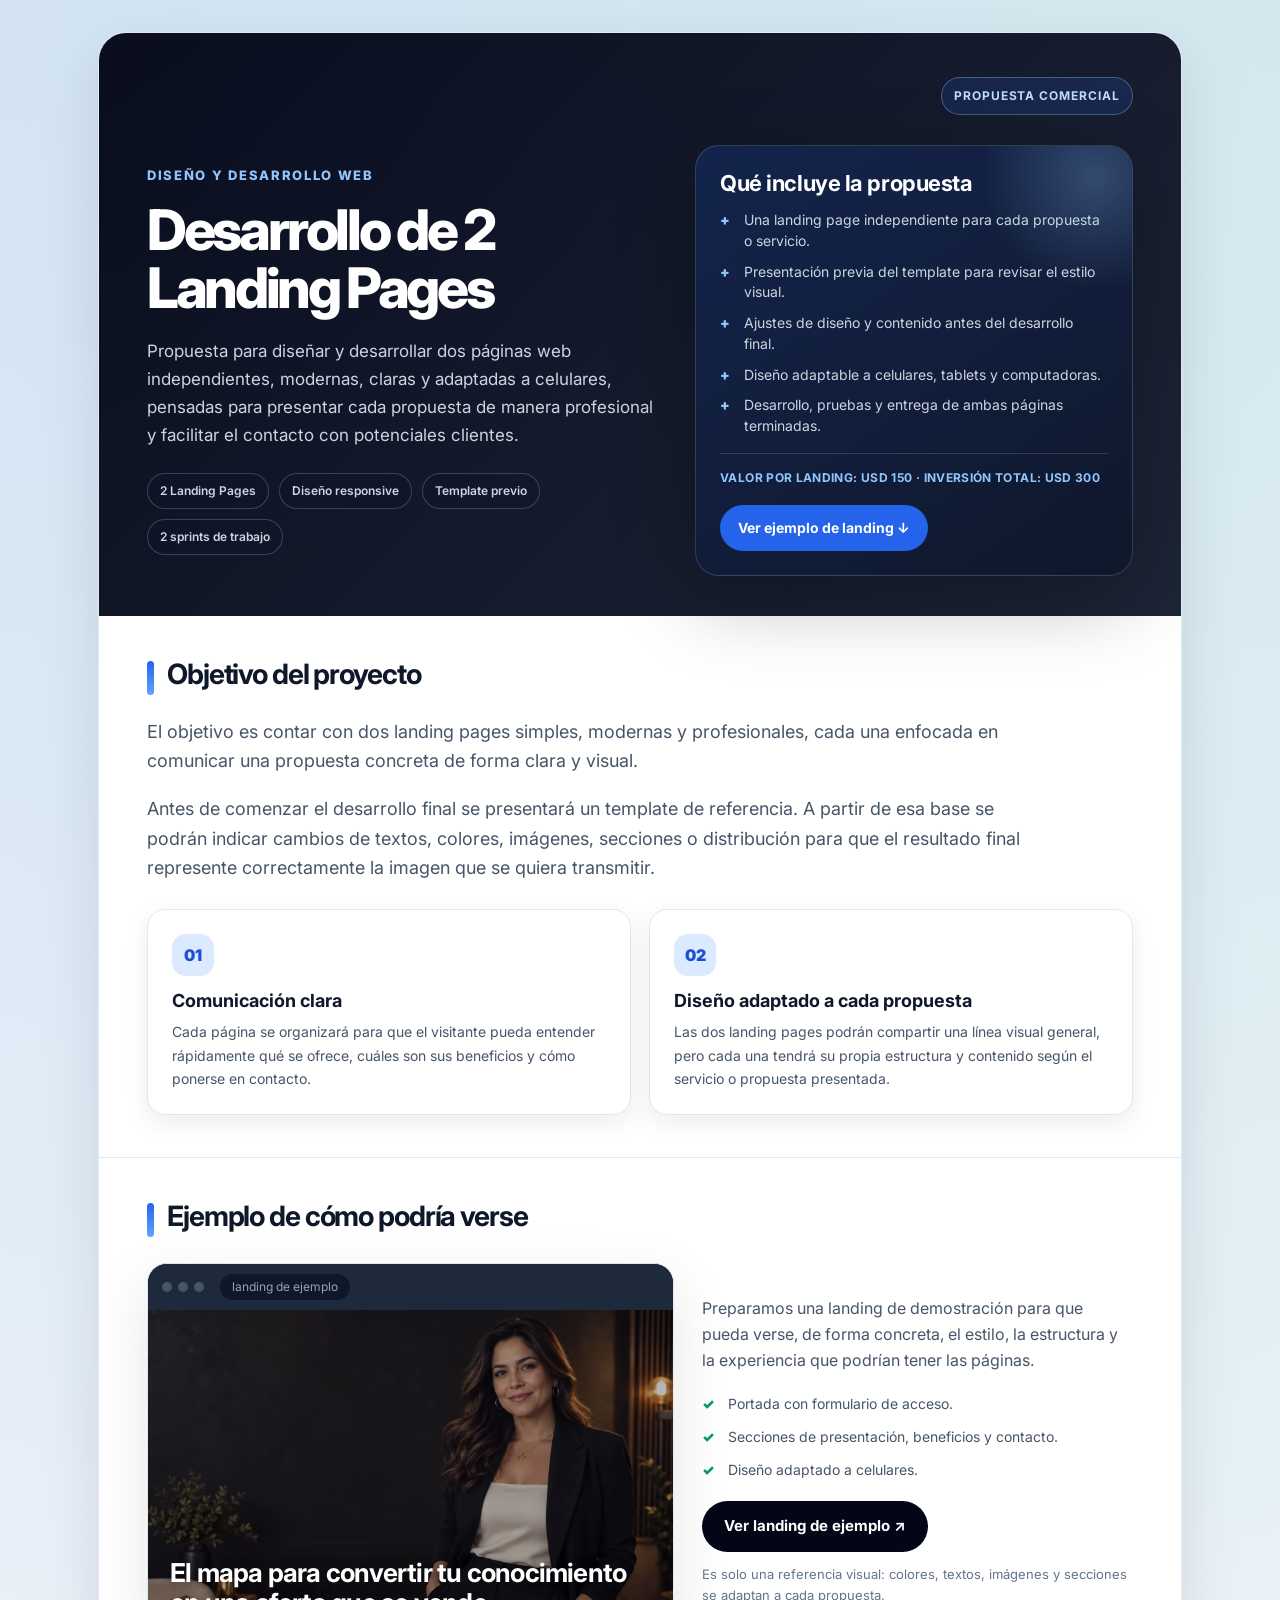
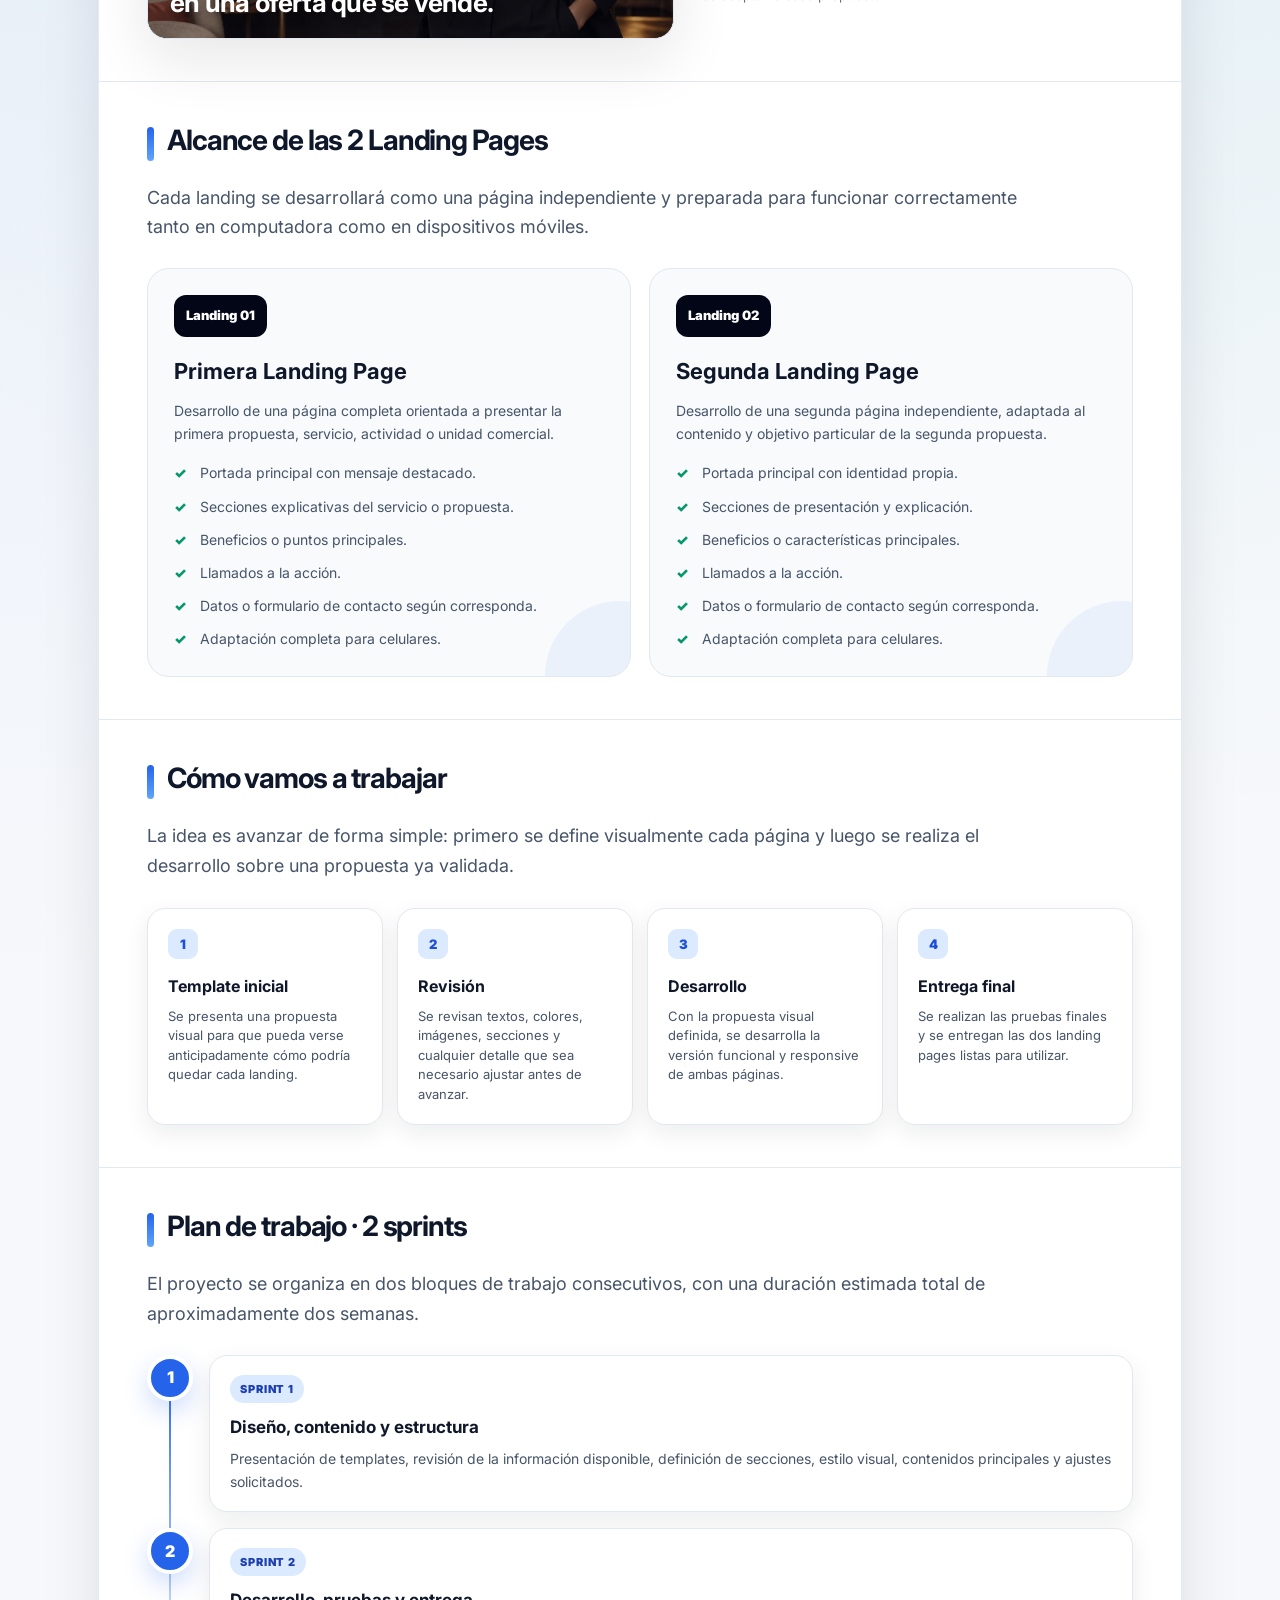
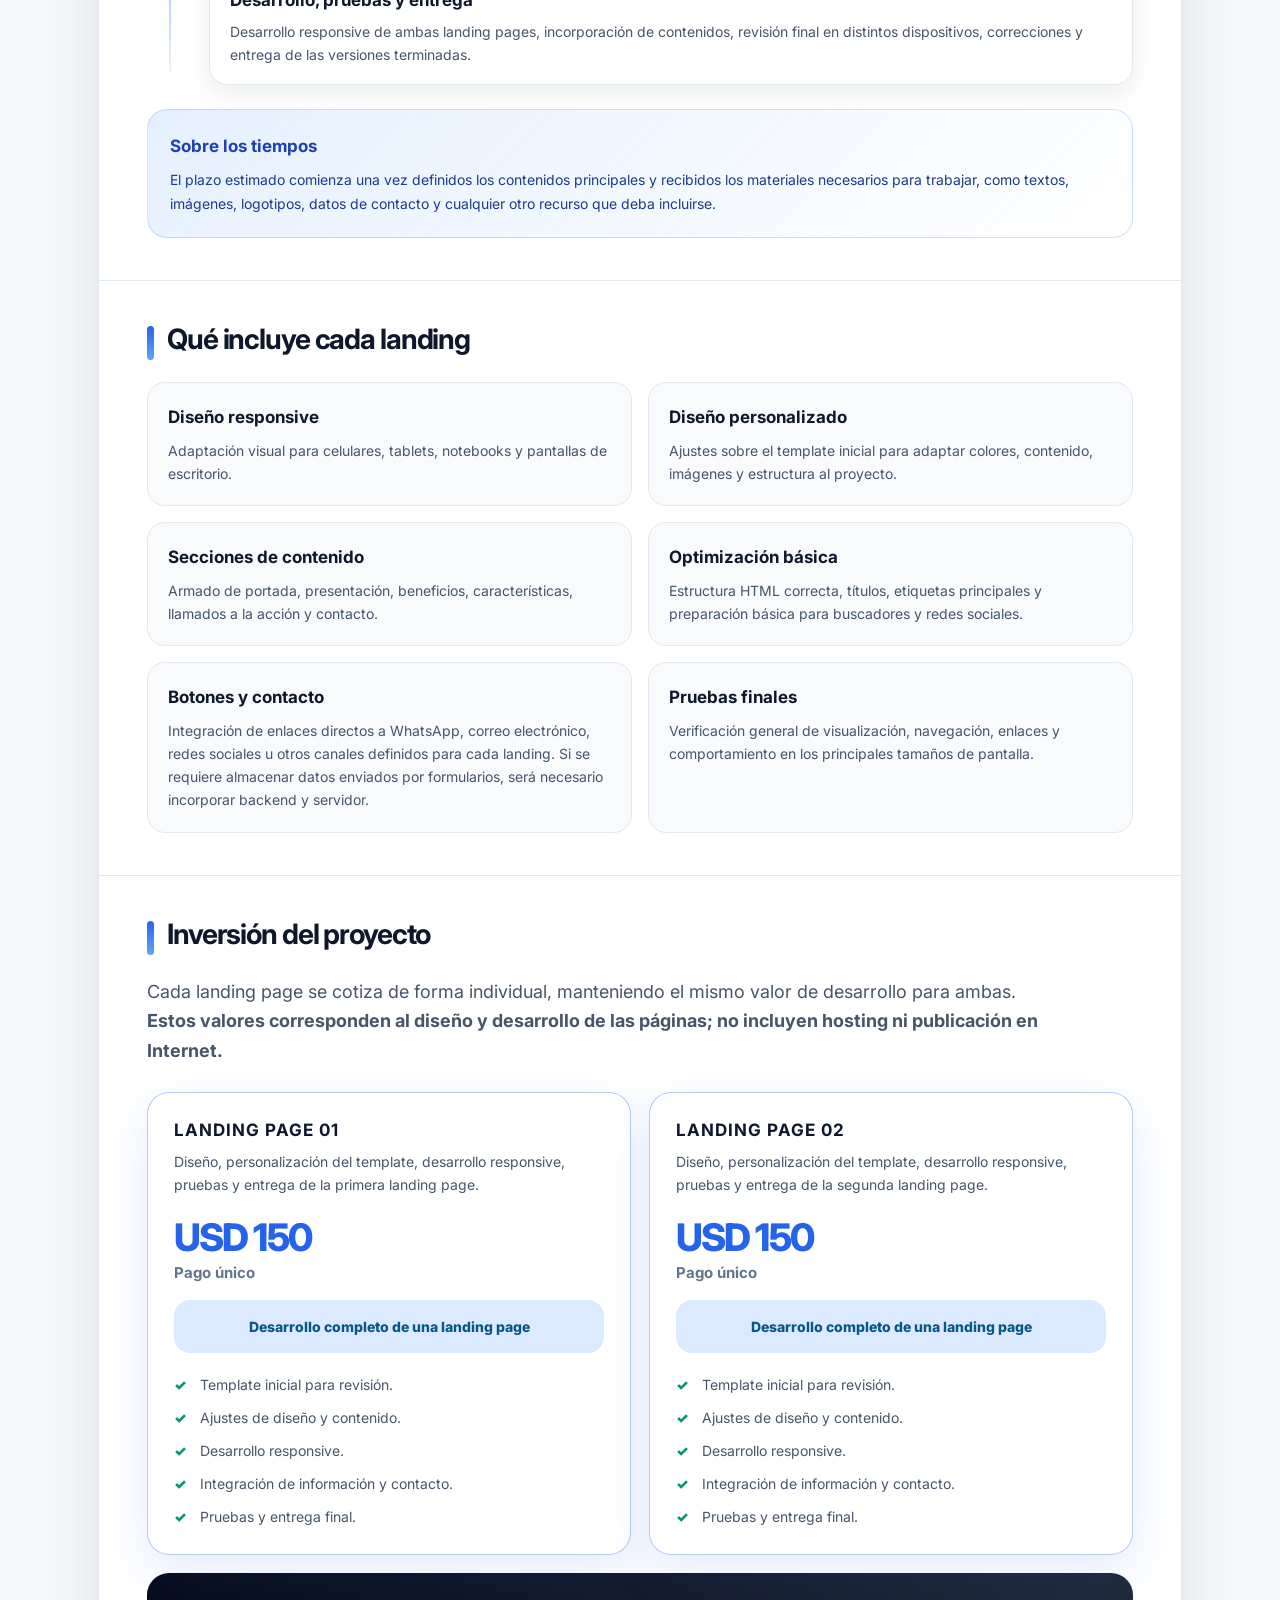
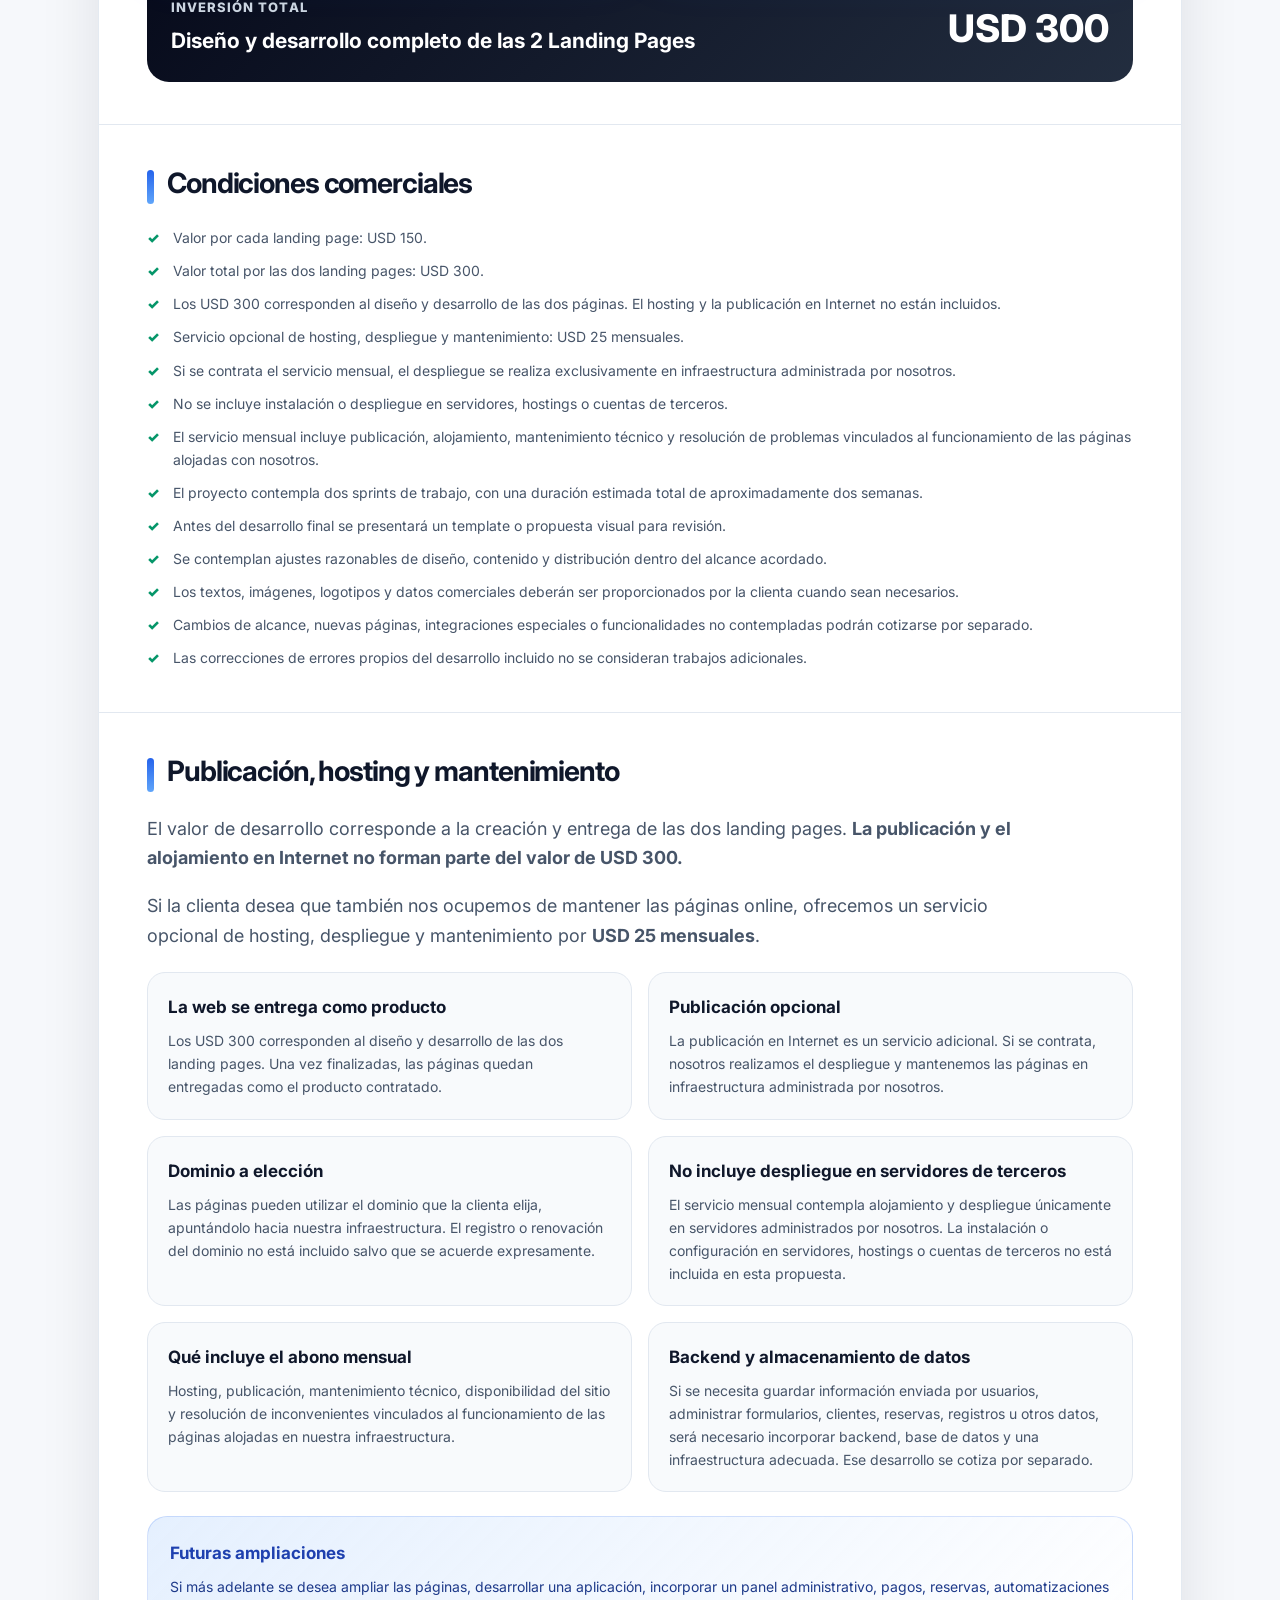
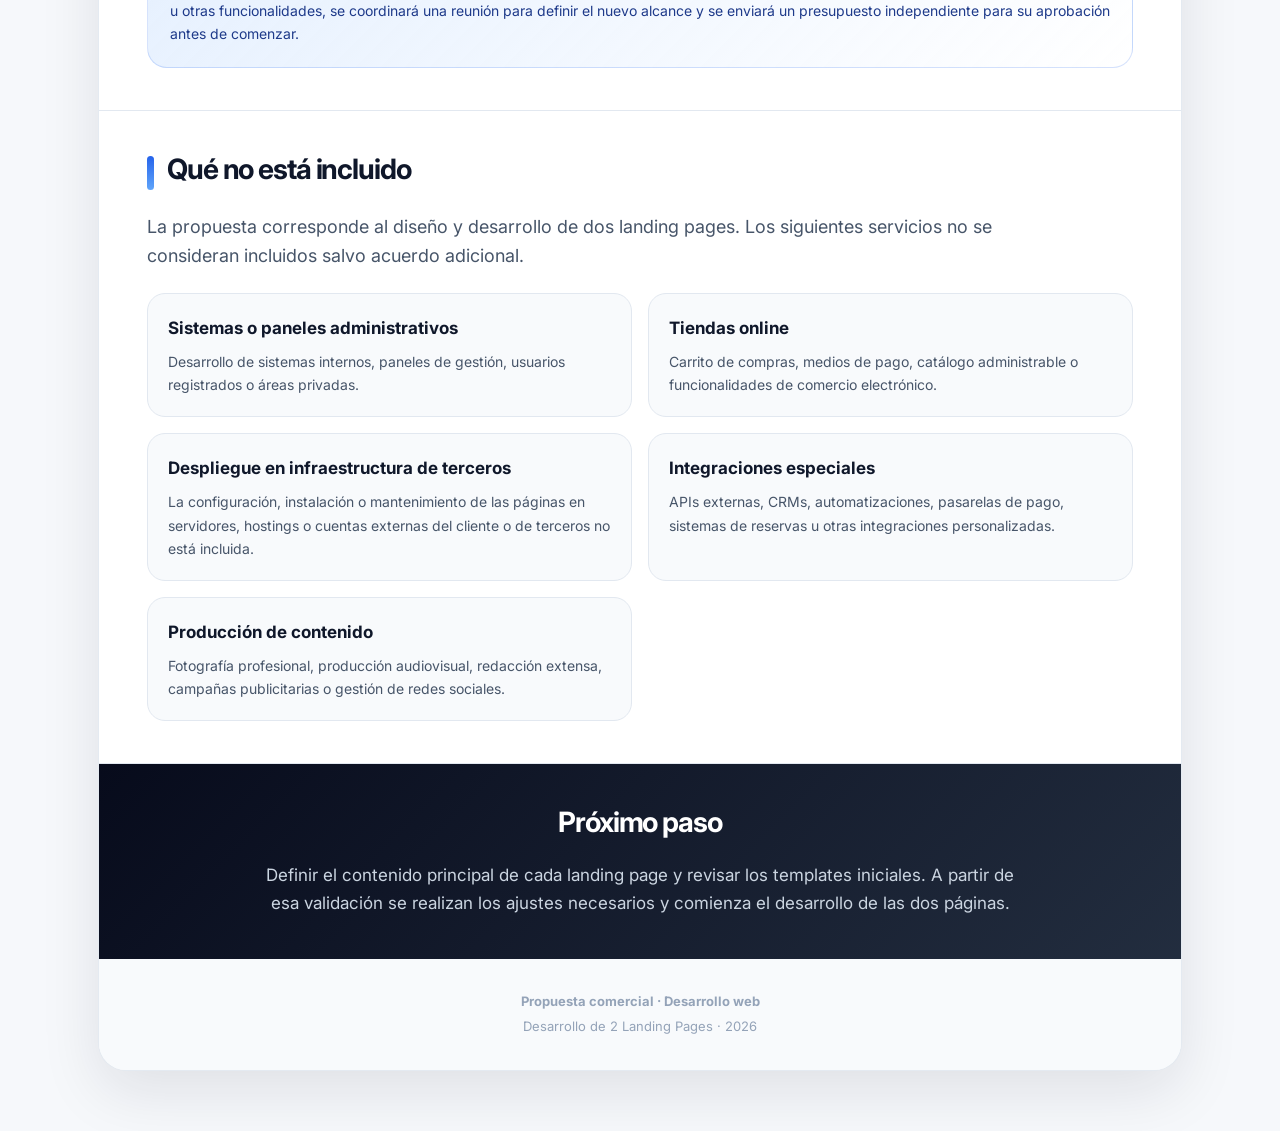
==== index.html @ fa2915c6 "first commit" ====
<!DOCTYPE html>
<html lang="es">
<head>
  <meta charset="UTF-8" />
  <meta name="viewport" content="width=device-width, initial-scale=1.0" />
  <title>Propuesta Comercial — Desarrollo de 2 Landing Pages</title>

  <link rel="preconnect" href="https://fonts.googleapis.com">
  <link rel="preconnect" href="https://fonts.gstatic.com" crossorigin>
  <link href="https://fonts.googleapis.com/css2?family=Inter:wght@400;500;600;700;800&display=swap" rel="stylesheet">

  <style>
    :root {
      --font: 'Inter', system-ui, -apple-system, BlinkMacSystemFont, 'Segoe UI', sans-serif;
      --bg: #f6f8fb;
      --surface: #ffffff;
      --surface-soft: #f8fafc;
      --ink: #0f172a;
      --muted: #475569;
      --subtle: #64748b;
      --line: #e2e8f0;
      --blue: #2563eb;
      --blue-dark: #1d4ed8;
      --blue-soft: #dbeafe;
      --green: #059669;
      --green-soft: #dcfce7;
      --amber: #d97706;
      --amber-soft: #fff7ed;
      --dark: #020617;
      --shadow: 0 20px 60px rgba(15, 23, 42, .10);
      --shadow-soft: 0 8px 24px rgba(15, 23, 42, .08);
      --radius: 18px;
    }

    * { box-sizing: border-box; }

    html { scroll-behavior: smooth; }

    body {
      margin: 0;
      font-family: var(--font);
      background:
        radial-gradient(circle at top left, rgba(37, 99, 235, .12), transparent 34%),
        radial-gradient(circle at top right, rgba(16, 185, 129, .10), transparent 32%),
        var(--bg);
      color: var(--ink);
      line-height: 1.65;
    }

    .page {
      max-width: 1120px;
      margin: 0 auto;
      padding: 32px 18px 60px;
    }

    .paper {
      background: var(--surface);
      border: 1px solid rgba(226, 232, 240, .9);
      box-shadow: var(--shadow);
      border-radius: 28px;
      overflow: hidden;
    }

    header.hero {
      position: relative;
      padding: 44px 48px 40px;
      background:
        linear-gradient(135deg, rgba(2, 6, 23, .97), rgba(15, 23, 42, .94)),
        radial-gradient(circle at 20% 20%, rgba(37, 99, 235, .28), transparent 40%);
      color: #fff;
    }

    .hero-top {
      display: flex;
      justify-content: flex-end;
      align-items: center;
      gap: 20px;
      margin-bottom: 30px;
    }

    .proposal-badge {
      display: inline-flex;
      align-items: center;
      gap: 8px;
      padding: 8px 12px;
      background: rgba(37, 99, 235, .16);
      border: 1px solid rgba(147, 197, 253, .35);
      color: #bfdbfe;
      border-radius: 999px;
      font-size: 12px;
      font-weight: 700;
      letter-spacing: .08em;
      text-transform: uppercase;
      white-space: nowrap;
    }

    .hero-grid {
      display: grid;
      grid-template-columns: 1.08fr .92fr;
      gap: 34px;
      align-items: stretch;
    }

    .hero-copy {
      display: flex;
      flex-direction: column;
      justify-content: center;
    }

    .eyebrow {
      display: inline-block;
      color: #93c5fd;
      font-size: 13px;
      font-weight: 800;
      letter-spacing: .13em;
      text-transform: uppercase;
      margin-bottom: 14px;
    }

    h1 {
      margin: 0;
      font-size: clamp(34px, 5vw, 56px);
      line-height: 1.04;
      letter-spacing: -0.06em;
      font-weight: 800;
    }

    .hero-copy p {
      color: #cbd5e1;
      margin: 20px 0 0;
      font-size: 17px;
      max-width: 660px;
    }

    .hero-tags {
      display: flex;
      flex-wrap: wrap;
      gap: 10px;
      margin-top: 24px;
    }

    .hero-tag {
      display: inline-flex;
      align-items: center;
      border-radius: 999px;
      border: 1px solid rgba(148, 163, 184, .32);
      background: rgba(15, 23, 42, .38);
      color: #cbd5e1;
      font-size: 12px;
      font-weight: 600;
      padding: 7px 12px;
    }

    .hero-panel {
      position: relative;
      background:
        linear-gradient(145deg, rgba(37, 99, 235, .18), rgba(15, 23, 42, .80)),
        rgba(15, 23, 42, .82);
      border: 1px solid rgba(148, 163, 184, .26);
      border-radius: 24px;
      padding: 24px;
      box-shadow: 0 24px 80px rgba(0,0,0,.28);
      overflow: hidden;
    }

    .hero-panel::after {
      content: '';
      position: absolute;
      width: 230px;
      height: 230px;
      right: -78px;
      top: -84px;
      border-radius: 50%;
      background: radial-gradient(circle, rgba(147, 197, 253, .26), transparent 70%);
      pointer-events: none;
    }

    .hero-panel h3 {
      margin: 0 0 14px;
      font-size: 22px;
      line-height: 1.2;
      letter-spacing: -.02em;
      color: #fff;
    }

    .hero-list {
      margin: 0;
      padding: 0;
      list-style: none;
      display: grid;
      gap: 10px;
    }

    .hero-list li {
      position: relative;
      padding-left: 24px;
      color: #cbd5e1;
      font-size: 14px;
      line-height: 1.48;
    }

    .hero-list li::before {
      content: '+';
      position: absolute;
      left: 0;
      top: 0;
      color: #93c5fd;
      font-weight: 900;
    }

    .hero-note {
      margin: 16px 0 0;
      padding-top: 14px;
      border-top: 1px solid rgba(148, 163, 184, .26);
      color: #93c5fd;
      font-size: 12px;
      letter-spacing: .03em;
      text-transform: uppercase;
      font-weight: 700;
    }

    .hero-cta {
      display: inline-flex;
      align-items: center;
      gap: 8px;
      margin-top: 18px;
      padding: 11px 18px;
      border-radius: 999px;
      background: var(--blue);
      color: #fff;
      font-size: 14px;
      font-weight: 700;
      text-decoration: none;
      position: relative;
      z-index: 1;
      transition: background .2s ease;
    }

    .hero-cta:hover { background: var(--blue-dark); }

    .demo {
      display: grid;
      grid-template-columns: 1.1fr .9fr;
      gap: 28px;
      align-items: center;
      margin-top: 26px;
    }

    .demo-preview {
      display: block;
      border-radius: 20px;
      overflow: hidden;
      border: 1px solid var(--line);
      box-shadow: var(--shadow);
      background: var(--dark);
      text-decoration: none;
      transition: transform .25s ease, box-shadow .25s ease;
    }

    .demo-preview:hover {
      transform: translateY(-3px);
      box-shadow: 0 26px 70px rgba(15, 23, 42, .18);
    }

    .demo-bar {
      display: flex;
      align-items: center;
      gap: 6px;
      padding: 10px 14px;
      background: #1e293b;
    }

    .demo-bar i {
      width: 10px;
      height: 10px;
      border-radius: 50%;
      background: #475569;
    }

    .demo-bar span {
      margin-left: 10px;
      padding: 3px 12px;
      border-radius: 999px;
      background: #0f172a;
      color: #94a3b8;
      font-size: 12px;
    }

    .demo-screen {
      position: relative;
      aspect-ratio: 16 / 10;
    }

    .demo-screen img {
      width: 100%;
      height: 100%;
      object-fit: cover;
      display: block;
      opacity: .72;
    }

    .demo-screen strong {
      position: absolute;
      left: 22px;
      right: 22px;
      bottom: 20px;
      color: #fff;
      font-size: clamp(18px, 2.4vw, 26px);
      line-height: 1.15;
      letter-spacing: -.03em;
      text-shadow: 0 2px 14px rgba(0,0,0,.5);
    }

    .demo-copy .lead { font-size: 16px; }

    .demo-button {
      display: inline-flex;
      align-items: center;
      gap: 8px;
      margin-top: 20px;
      padding: 13px 22px;
      border-radius: 999px;
      background: var(--dark);
      color: #fff;
      font-weight: 700;
      font-size: 15px;
      text-decoration: none;
      transition: background .2s ease;
    }

    .demo-button:hover { background: var(--blue); }

    .demo-note {
      margin: 12px 0 0;
      color: var(--subtle);
      font-size: 13px;
    }

    section {
      padding: 42px 48px;
      border-bottom: 1px solid var(--line);
    }

    section:last-child { border-bottom: 0; }

    .section-title {
      display: flex;
      gap: 13px;
      align-items: flex-start;
      margin-bottom: 22px;
    }

    .section-title::before {
      content: '';
      width: 7px;
      height: 34px;
      background: linear-gradient(180deg, var(--blue), #60a5fa);
      border-radius: 999px;
      flex: 0 0 auto;
      margin-top: 3px;
    }

    h2 {
      margin: 0;
      font-size: 28px;
      line-height: 1.18;
      letter-spacing: -0.04em;
      color: var(--ink);
    }

    .lead {
      font-size: 18px;
      color: var(--muted);
      max-width: 900px;
      margin: 0 0 18px;
    }

    .cards {
      display: grid;
      grid-template-columns: repeat(2, 1fr);
      gap: 18px;
      margin-top: 26px;
    }

    .card {
      background: var(--surface);
      border: 1px solid var(--line);
      border-radius: var(--radius);
      padding: 24px;
      box-shadow: var(--shadow-soft);
    }

    .icon {
      width: 42px;
      height: 42px;
      border-radius: 14px;
      background: var(--blue-soft);
      color: var(--blue-dark);
      display: grid;
      place-items: center;
      font-weight: 900;
      margin-bottom: 14px;
    }

    .card h3 {
      margin: 0 0 8px;
      font-size: 18px;
      line-height: 1.25;
      color: var(--ink);
    }

    .card p {
      margin: 0;
      color: var(--muted);
      font-size: 14px;
    }

    .page-cards {
      display: grid;
      grid-template-columns: 1fr 1fr;
      gap: 18px;
      margin-top: 26px;
    }

    .page-card {
      border: 1px solid var(--line);
      background: var(--surface-soft);
      border-radius: 22px;
      padding: 26px;
      position: relative;
      overflow: hidden;
    }

    .page-card::after {
      content: '';
      position: absolute;
      width: 150px;
      height: 150px;
      right: -65px;
      bottom: -75px;
      border-radius: 50%;
      background: rgba(37, 99, 235, .06);
    }

    .page-number {
      display: inline-flex;
      align-items: center;
      justify-content: center;
      min-width: 42px;
      height: 42px;
      border-radius: 12px;
      padding: 0 12px;
      background: var(--dark);
      color: #fff;
      font-size: 13px;
      font-weight: 900;
      margin-bottom: 16px;
    }

    .page-card h3 {
      margin: 0 0 10px;
      font-size: 22px;
    }

    .page-card p {
      margin: 0 0 16px;
      color: var(--muted);
      font-size: 14px;
    }

    .check-list {
      margin: 0;
      padding: 0;
      list-style: none;
      display: grid;
      gap: 10px;
    }

    .check-list li {
      position: relative;
      padding-left: 26px;
      color: var(--muted);
      font-size: 14px;
    }

    .check-list li::before {
      content: '✓';
      position: absolute;
      left: 0;
      top: 0;
      color: var(--green);
      font-weight: 900;
    }

    .process {
      display: grid;
      grid-template-columns: repeat(4, 1fr);
      gap: 14px;
      margin-top: 28px;
    }

    .process-step {
      min-height: 176px;
      padding: 20px;
      border: 1px solid var(--line);
      border-radius: 18px;
      background: #fff;
      box-shadow: var(--shadow-soft);
    }

    .process-step .num {
      width: 30px;
      height: 30px;
      border-radius: 9px;
      background: var(--blue-soft);
      color: var(--blue-dark);
      display: grid;
      place-items: center;
      font-size: 13px;
      font-weight: 900;
      margin-bottom: 14px;
    }

    .process-step h3 {
      margin: 0 0 7px;
      font-size: 16px;
    }

    .process-step p {
      margin: 0;
      color: var(--muted);
      font-size: 13px;
      line-height: 1.5;
    }

    .timeline {
      position: relative;
      display: grid;
      gap: 16px;
      margin-top: 26px;
    }

    .timeline::before {
      content: '';
      position: absolute;
      left: 22px;
      top: 12px;
      bottom: 12px;
      width: 2px;
      background: linear-gradient(180deg, var(--blue), rgba(37, 99, 235, .08));
    }

    .timeline-item {
      position: relative;
      display: grid;
      grid-template-columns: 46px 1fr;
      gap: 16px;
      align-items: start;
    }

    .timeline-dot {
      position: relative;
      z-index: 1;
      width: 46px;
      height: 46px;
      border-radius: 999px;
      display: grid;
      place-items: center;
      background: var(--blue);
      color: #fff;
      font-weight: 900;
      box-shadow: 0 10px 25px rgba(37, 99, 235, .22);
      border: 4px solid #fff;
    }

    .timeline-card {
      border: 1px solid var(--line);
      border-radius: 18px;
      background: #fff;
      padding: 18px 20px;
      box-shadow: var(--shadow-soft);
    }

    .timeline-card h3 {
      margin: 0 0 6px;
      font-size: 17px;
    }

    .timeline-card p {
      margin: 0;
      color: var(--muted);
      font-size: 14px;
    }

    .timeline-card .tag {
      display: inline-flex;
      margin-bottom: 10px;
      padding: 5px 10px;
      border-radius: 999px;
      background: var(--blue-soft);
      color: #1e40af;
      font-size: 11px;
      font-weight: 900;
      letter-spacing: .08em;
      text-transform: uppercase;
    }

    .investment {
      display: grid;
      grid-template-columns: 1fr 1fr;
      gap: 18px;
      margin-top: 26px;
    }

    .price-card {
      border: 1px solid var(--line);
      border-radius: 22px;
      padding: 26px;
      background: #fff;
      box-shadow: var(--shadow-soft);
    }

    .price-card.primary {
      border-color: rgba(37, 99, 235, .34);
      box-shadow: 0 18px 50px rgba(37, 99, 235, .12);
    }

    .price-card h3 {
      margin: 0 0 8px;
      text-transform: uppercase;
      letter-spacing: .06em;
      font-size: 17px;
      line-height: 1.35;
    }

    .price-card .subtitle {
      color: var(--muted);
      font-size: 14px;
      min-height: 48px;
      margin: 0 0 20px;
    }

    .price {
      font-size: 38px;
      line-height: 1;
      font-weight: 800;
      color: var(--blue);
      letter-spacing: -0.05em;
      margin: 18px 0 6px;
    }

    .price small {
      display: block;
      color: var(--subtle);
      font-size: 15px;
      letter-spacing: 0;
      margin-top: 9px;
      font-weight: 700;
    }

    .setup {
      margin: 20px 0;
      padding: 15px;
      border-radius: 16px;
      background: var(--blue-soft);
      color: #075985;
      text-align: center;
      font-weight: 800;
      font-size: 14px;
    }

    .total-box {
      margin-top: 18px;
      padding: 24px;
      border-radius: 22px;
      background:
        linear-gradient(135deg, rgba(2,6,23,.98), rgba(30,41,59,.98));
      color: #fff;
      display: flex;
      justify-content: space-between;
      gap: 24px;
      align-items: center;
    }

    .total-box span {
      color: #cbd5e1;
      display: block;
      font-size: 13px;
      text-transform: uppercase;
      font-weight: 800;
      letter-spacing: .08em;
      margin-bottom: 5px;
    }

    .total-box strong {
      font-size: 21px;
    }

    .total-price {
      font-size: 38px;
      line-height: 1;
      font-weight: 800;
      white-space: nowrap;
    }

    .notice {
      margin-top: 24px;
      border-radius: 20px;
      padding: 22px;
      border: 1px solid rgba(37, 99, 235, .18);
      background: linear-gradient(135deg, rgba(219, 234, 254, .72), rgba(255,255,255,.9));
      color: #1e3a8a;
    }

    .notice h3 {
      margin: 0 0 8px;
      color: #1e40af;
      font-size: 17px;
    }

    .notice p {
      margin: 0;
      color: #1e3a8a;
      font-size: 14px;
    }

    .future {
      display: grid;
      grid-template-columns: repeat(2, 1fr);
      gap: 16px;
      margin-top: 22px;
    }

    .future-box {
      padding: 20px;
      border-radius: 18px;
      background: var(--surface-soft);
      border: 1px solid var(--line);
    }

    .future-box h3 {
      margin: 0 0 8px;
      font-size: 17px;
    }

    .future-box p {
      margin: 0;
      color: var(--muted);
      font-size: 14px;
    }

    .closing {
      text-align: center;
      background:
        linear-gradient(135deg, rgba(2, 6, 23, .98), rgba(30, 41, 59, .98));
      color: #fff;
    }

    .closing h2 { color: #fff; }

    .closing .section-title {
      justify-content: center;
    }

    .closing .section-title::before {
      display: none;
    }

    .closing p {
      color: #cbd5e1;
      max-width: 760px;
      margin: 0 auto;
      font-size: 17px;
    }

    footer {
      padding: 28px 48px;
      text-align: center;
      color: #94a3b8;
      font-size: 13px;
      background: #f8fafc;
    }

    footer p {
      margin: 4px 0;
    }

    @media (max-width: 960px) {
      .hero-grid,
      .cards,
      .demo,
      .page-cards,
      .investment {
        grid-template-columns: 1fr;
      }

      .process {
        grid-template-columns: 1fr 1fr;
      }
    }

    @media (max-width: 640px) {
      .page { padding: 14px; }

      header.hero,
      section,
      footer {
        padding-left: 22px;
        padding-right: 22px;
      }

      .hero-top {
        justify-content: flex-start;
        margin-bottom: 22px;
      }

      .process,
      .future {
        grid-template-columns: 1fr;
      }

      h2 { font-size: 24px; }

      .price { font-size: 32px; }

      .total-box {
        flex-direction: column;
        align-items: flex-start;
      }

      .total-price { font-size: 34px; }
    }

    @media print {
      body {
        background: #fff;
      }

      .page {
        max-width: none;
        padding: 0;
      }

      .paper {
        box-shadow: none;
        border: 0;
        border-radius: 0;
      }

      section,
      .card,
      .page-card,
      .price-card,
      .timeline-card,
      .process-step {
        break-inside: avoid;
      }
    }
  </style>
</head>

<body>
  <div class="page">
    <div class="paper">

      <header class="hero">
        <div class="hero-top">
          <div class="proposal-badge">Propuesta comercial</div>
        </div>

        <div class="hero-grid">
          <div class="hero-copy">
            <span class="eyebrow">Diseño y desarrollo web</span>
            <h1>Desarrollo de 2 Landing Pages</h1>

            <p>
              Propuesta para diseñar y desarrollar dos páginas web independientes,
              modernas, claras y adaptadas a celulares, pensadas para presentar cada
              propuesta de manera profesional y facilitar el contacto con potenciales clientes.
            </p>

            <div class="hero-tags">
              <span class="hero-tag">2 Landing Pages</span>
              <span class="hero-tag">Diseño responsive</span>
              <span class="hero-tag">Template previo</span>
              <span class="hero-tag">2 sprints de trabajo</span>
            </div>
          </div>

          <aside class="hero-panel">
            <h3>Qué incluye la propuesta</h3>
            <ul class="hero-list">
              <li>Una landing page independiente para cada propuesta o servicio.</li>
              <li>Presentación previa del template para revisar el estilo visual.</li>
              <li>Ajustes de diseño y contenido antes del desarrollo final.</li>
              <li>Diseño adaptable a celulares, tablets y computadoras.</li>
              <li>Desarrollo, pruebas y entrega de ambas páginas terminadas.</li>
            </ul>

            <p class="hero-note">
              Valor por landing: USD 150 · Inversión total: USD 300
            </p>

            <a class="hero-cta" href="#ejemplo">Ver ejemplo de landing ↓</a>
          </aside>
        </div>
      </header>

      <main>

        <section>
          <div class="section-title">
            <h2>Objetivo del proyecto</h2>
          </div>

          <p class="lead">
            El objetivo es contar con dos landing pages simples, modernas y profesionales,
            cada una enfocada en comunicar una propuesta concreta de forma clara y visual.
          </p>

          <p class="lead">
            Antes de comenzar el desarrollo final se presentará un template de referencia.
            A partir de esa base se podrán indicar cambios de textos, colores, imágenes,
            secciones o distribución para que el resultado final represente correctamente
            la imagen que se quiera transmitir.
          </p>

          <div class="cards">
            <div class="card">
              <div class="icon">01</div>
              <h3>Comunicación clara</h3>
              <p>
                Cada página se organizará para que el visitante pueda entender rápidamente
                qué se ofrece, cuáles son sus beneficios y cómo ponerse en contacto.
              </p>
            </div>

            <div class="card">
              <div class="icon">02</div>
              <h3>Diseño adaptado a cada propuesta</h3>
              <p>
                Las dos landing pages podrán compartir una línea visual general, pero cada una
                tendrá su propia estructura y contenido según el servicio o propuesta presentada.
              </p>
            </div>
          </div>
        </section>

        <section id="ejemplo">
          <div class="section-title">
            <h2>Ejemplo de cómo podría verse</h2>
          </div>

          <div class="demo">
            <a class="demo-preview" href="ejemplo.html" target="_blank" rel="noopener">
              <div class="demo-bar">
                <i></i><i></i><i></i>
                <span>landing de ejemplo</span>
              </div>
              <div class="demo-screen">
                <img src="assets/mentora.webp" alt="Vista previa de la landing de ejemplo" loading="lazy">
                <strong>El mapa para convertir tu conocimiento en una oferta que se vende.</strong>
              </div>
            </a>

            <div class="demo-copy">
              <p class="lead">
                Preparamos una landing de demostración para que pueda verse, de forma concreta,
                el estilo, la estructura y la experiencia que podrían tener las páginas.
              </p>
              <ul class="check-list">
                <li>Portada con formulario de acceso.</li>
                <li>Secciones de presentación, beneficios y contacto.</li>
                <li>Diseño adaptado a celulares.</li>
              </ul>

              <a class="demo-button" href="ejemplo.html" target="_blank" rel="noopener">
                Ver landing de ejemplo ↗
              </a>
              <p class="demo-note">
                Es solo una referencia visual: colores, textos, imágenes y secciones
                se adaptan a cada propuesta.
              </p>
            </div>
          </div>
        </section>

        <section>
          <div class="section-title">
            <h2>Alcance de las 2 Landing Pages</h2>
          </div>

          <p class="lead">
            Cada landing se desarrollará como una página independiente y preparada para
            funcionar correctamente tanto en computadora como en dispositivos móviles.
          </p>

          <div class="page-cards">

            <div class="page-card">
              <div class="page-number">Landing 01</div>
              <h3>Primera Landing Page</h3>
              <p>
                Desarrollo de una página completa orientada a presentar la primera propuesta,
                servicio, actividad o unidad comercial.
              </p>

              <ul class="check-list">
                <li>Portada principal con mensaje destacado.</li>
                <li>Secciones explicativas del servicio o propuesta.</li>
                <li>Beneficios o puntos principales.</li>
                <li>Llamados a la acción.</li>
                <li>Datos o formulario de contacto según corresponda.</li>
                <li>Adaptación completa para celulares.</li>
              </ul>
            </div>

            <div class="page-card">
              <div class="page-number">Landing 02</div>
              <h3>Segunda Landing Page</h3>
              <p>
                Desarrollo de una segunda página independiente, adaptada al contenido y objetivo
                particular de la segunda propuesta.
              </p>

              <ul class="check-list">
                <li>Portada principal con identidad propia.</li>
                <li>Secciones de presentación y explicación.</li>
                <li>Beneficios o características principales.</li>
                <li>Llamados a la acción.</li>
                <li>Datos o formulario de contacto según corresponda.</li>
                <li>Adaptación completa para celulares.</li>
              </ul>
            </div>

          </div>
        </section>

        <section>
          <div class="section-title">
            <h2>Cómo vamos a trabajar</h2>
          </div>

          <p class="lead">
            La idea es avanzar de forma simple: primero se define visualmente cada página
            y luego se realiza el desarrollo sobre una propuesta ya validada.
          </p>

          <div class="process">

            <div class="process-step">
              <div class="num">1</div>
              <h3>Template inicial</h3>
              <p>
                Se presenta una propuesta visual para que pueda verse anticipadamente
                cómo podría quedar cada landing.
              </p>
            </div>

            <div class="process-step">
              <div class="num">2</div>
              <h3>Revisión</h3>
              <p>
                Se revisan textos, colores, imágenes, secciones y cualquier detalle que
                sea necesario ajustar antes de avanzar.
              </p>
            </div>

            <div class="process-step">
              <div class="num">3</div>
              <h3>Desarrollo</h3>
              <p>
                Con la propuesta visual definida, se desarrolla la versión funcional
                y responsive de ambas páginas.
              </p>
            </div>

            <div class="process-step">
              <div class="num">4</div>
              <h3>Entrega final</h3>
              <p>
                Se realizan las pruebas finales y se entregan las dos landing pages
                listas para utilizar.
              </p>
            </div>

          </div>
        </section>

        <section>
          <div class="section-title">
            <h2>Plan de trabajo · 2 sprints</h2>
          </div>

          <p class="lead">
            El proyecto se organiza en dos bloques de trabajo consecutivos, con una duración
            estimada total de aproximadamente dos semanas.
          </p>

          <div class="timeline">

            <div class="timeline-item">
              <div class="timeline-dot">1</div>
              <div class="timeline-card">
                <span class="tag">Sprint 1</span>
                <h3>Diseño, contenido y estructura</h3>
                <p>
                  Presentación de templates, revisión de la información disponible,
                  definición de secciones, estilo visual, contenidos principales y ajustes solicitados.
                </p>
              </div>
            </div>

            <div class="timeline-item">
              <div class="timeline-dot">2</div>
              <div class="timeline-card">
                <span class="tag">Sprint 2</span>
                <h3>Desarrollo, pruebas y entrega</h3>
                <p>
                  Desarrollo responsive de ambas landing pages, incorporación de contenidos,
                  revisión final en distintos dispositivos, correcciones y entrega de las versiones terminadas.
                </p>
              </div>
            </div>

          </div>

          <div class="notice">
            <h3>Sobre los tiempos</h3>
            <p>
              El plazo estimado comienza una vez definidos los contenidos principales y
              recibidos los materiales necesarios para trabajar, como textos, imágenes,
              logotipos, datos de contacto y cualquier otro recurso que deba incluirse.
            </p>
          </div>
        </section>

        <section>
          <div class="section-title">
            <h2>Qué incluye cada landing</h2>
          </div>

          <div class="future">
            <div class="future-box">
              <h3>Diseño responsive</h3>
              <p>
                Adaptación visual para celulares, tablets, notebooks y pantallas de escritorio.
              </p>
            </div>

            <div class="future-box">
              <h3>Diseño personalizado</h3>
              <p>
                Ajustes sobre el template inicial para adaptar colores, contenido,
                imágenes y estructura al proyecto.
              </p>
            </div>

            <div class="future-box">
              <h3>Secciones de contenido</h3>
              <p>
                Armado de portada, presentación, beneficios, características,
                llamados a la acción y contacto.
              </p>
            </div>

            <div class="future-box">
              <h3>Optimización básica</h3>
              <p>
                Estructura HTML correcta, títulos, etiquetas principales y preparación
                básica para buscadores y redes sociales.
              </p>
            </div>

            <div class="future-box">
              <h3>Botones y contacto</h3>
              <p>
                Integración de enlaces directos a WhatsApp, correo electrónico,
                redes sociales u otros canales definidos para cada landing.
                Si se requiere almacenar datos enviados por formularios, será necesario incorporar backend y servidor.
              </p>
            </div>

            <div class="future-box">
              <h3>Pruebas finales</h3>
              <p>
                Verificación general de visualización, navegación, enlaces y comportamiento
                en los principales tamaños de pantalla.
              </p>
            </div>
          </div>
        </section>

        <section id="inversion">
          <div class="section-title">
            <h2>Inversión del proyecto</h2>
          </div>

          <p class="lead">
            Cada landing page se cotiza de forma individual, manteniendo el mismo valor
            de desarrollo para ambas. <strong>Estos valores corresponden al diseño y desarrollo
            de las páginas; no incluyen hosting ni publicación en Internet.</strong>
          </p>

          <div class="investment">

            <div class="price-card primary">
              <h3>Landing Page 01</h3>
              <p class="subtitle">
                Diseño, personalización del template, desarrollo responsive,
                pruebas y entrega de la primera landing page.
              </p>

              <div class="price">
                USD 150
                <small>Pago único</small>
              </div>

              <div class="setup">
                Desarrollo completo de una landing page
              </div>

              <ul class="check-list">
                <li>Template inicial para revisión.</li>
                <li>Ajustes de diseño y contenido.</li>
                <li>Desarrollo responsive.</li>
                <li>Integración de información y contacto.</li>
                <li>Pruebas y entrega final.</li>
              </ul>
            </div>

            <div class="price-card primary">
              <h3>Landing Page 02</h3>
              <p class="subtitle">
                Diseño, personalización del template, desarrollo responsive,
                pruebas y entrega de la segunda landing page.
              </p>

              <div class="price">
                USD 150
                <small>Pago único</small>
              </div>

              <div class="setup">
                Desarrollo completo de una landing page
              </div>

              <ul class="check-list">
                <li>Template inicial para revisión.</li>
                <li>Ajustes de diseño y contenido.</li>
                <li>Desarrollo responsive.</li>
                <li>Integración de información y contacto.</li>
                <li>Pruebas y entrega final.</li>
              </ul>
            </div>

          </div>

          <div class="total-box">
            <div>
              <span>Inversión total</span>
              <strong>Diseño y desarrollo completo de las 2 Landing Pages</strong>
            </div>

            <div class="total-price">USD 300</div>
          </div>
        </section>

        <section>
          <div class="section-title">
            <h2>Condiciones comerciales</h2>
          </div>

          <ul class="check-list">
            <li>Valor por cada landing page: USD 150.</li>
            <li>Valor total por las dos landing pages: USD 300.</li>
            <li>Los USD 300 corresponden al diseño y desarrollo de las dos páginas. El hosting y la publicación en Internet no están incluidos.</li>
            <li>Servicio opcional de hosting, despliegue y mantenimiento: USD 25 mensuales.</li>
            <li>Si se contrata el servicio mensual, el despliegue se realiza exclusivamente en infraestructura administrada por nosotros.</li>
            <li>No se incluye instalación o despliegue en servidores, hostings o cuentas de terceros.</li>
            <li>El servicio mensual incluye publicación, alojamiento, mantenimiento técnico y resolución de problemas vinculados al funcionamiento de las páginas alojadas con nosotros.</li>
            <li>El proyecto contempla dos sprints de trabajo, con una duración estimada total de aproximadamente dos semanas.</li>
            <li>Antes del desarrollo final se presentará un template o propuesta visual para revisión.</li>
            <li>Se contemplan ajustes razonables de diseño, contenido y distribución dentro del alcance acordado.</li>
            <li>Los textos, imágenes, logotipos y datos comerciales deberán ser proporcionados por la clienta cuando sean necesarios.</li>
            <li>Cambios de alcance, nuevas páginas, integraciones especiales o funcionalidades no contempladas podrán cotizarse por separado.</li>
            <li>Las correcciones de errores propios del desarrollo incluido no se consideran trabajos adicionales.</li>
          </ul>
        </section>


        <section>
          <div class="section-title">
            <h2>Publicación, hosting y mantenimiento</h2>
          </div>

          <p class="lead">
            El valor de desarrollo corresponde a la creación y entrega de las dos landing pages.
            <strong>La publicación y el alojamiento en Internet no forman parte del valor de USD 300.</strong>
          </p>

          <p class="lead">
            Si la clienta desea que también nos ocupemos de mantener las páginas online,
            ofrecemos un servicio opcional de hosting, despliegue y mantenimiento por
            <strong>USD 25 mensuales</strong>.
          </p>

          <div class="future">
            <div class="future-box">
              <h3>La web se entrega como producto</h3>
              <p>
                Los USD 300 corresponden al diseño y desarrollo de las dos landing pages.
                Una vez finalizadas, las páginas quedan entregadas como el producto contratado.
              </p>
            </div>

            <div class="future-box">
              <h3>Publicación opcional</h3>
              <p>
                La publicación en Internet es un servicio adicional. Si se contrata,
                nosotros realizamos el despliegue y mantenemos las páginas en infraestructura
                administrada por nosotros.
              </p>
            </div>

            <div class="future-box">
              <h3>Dominio a elección</h3>
              <p>
                Las páginas pueden utilizar el dominio que la clienta elija, apuntándolo
                hacia nuestra infraestructura. El registro o renovación del dominio no está
                incluido salvo que se acuerde expresamente.
              </p>
            </div>

            <div class="future-box">
              <h3>No incluye despliegue en servidores de terceros</h3>
              <p>
                El servicio mensual contempla alojamiento y despliegue únicamente en servidores
                administrados por nosotros. La instalación o configuración en servidores,
                hostings o cuentas de terceros no está incluida en esta propuesta.
              </p>
            </div>

            <div class="future-box">
              <h3>Qué incluye el abono mensual</h3>
              <p>
                Hosting, publicación, mantenimiento técnico, disponibilidad del sitio
                y resolución de inconvenientes vinculados al funcionamiento de las páginas
                alojadas en nuestra infraestructura.
              </p>
            </div>

            <div class="future-box">
              <h3>Backend y almacenamiento de datos</h3>
              <p>
                Si se necesita guardar información enviada por usuarios, administrar formularios,
                clientes, reservas, registros u otros datos, será necesario incorporar backend,
                base de datos y una infraestructura adecuada. Ese desarrollo se cotiza por separado.
              </p>
            </div>
          </div>

          <div class="notice">
            <h3>Futuras ampliaciones</h3>
            <p>
              Si más adelante se desea ampliar las páginas, desarrollar una aplicación,
              incorporar un panel administrativo, pagos, reservas, automatizaciones u otras
              funcionalidades, se coordinará una reunión para definir el nuevo alcance y se
              enviará un presupuesto independiente para su aprobación antes de comenzar.
            </p>
          </div>
        </section>

        <section>
          <div class="section-title">
            <h2>Qué no está incluido</h2>
          </div>

          <p class="lead">
            La propuesta corresponde al diseño y desarrollo de dos landing pages.
            Los siguientes servicios no se consideran incluidos salvo acuerdo adicional.
          </p>

          <div class="future">
            <div class="future-box">
              <h3>Sistemas o paneles administrativos</h3>
              <p>
                Desarrollo de sistemas internos, paneles de gestión, usuarios registrados
                o áreas privadas.
              </p>
            </div>

            <div class="future-box">
              <h3>Tiendas online</h3>
              <p>
                Carrito de compras, medios de pago, catálogo administrable
                o funcionalidades de comercio electrónico.
              </p>
            </div>

            <div class="future-box">
              <h3>Despliegue en infraestructura de terceros</h3>
              <p>
                La configuración, instalación o mantenimiento de las páginas en servidores,
                hostings o cuentas externas del cliente o de terceros no está incluida.
              </p>
            </div>

            <div class="future-box">
              <h3>Integraciones especiales</h3>
              <p>
                APIs externas, CRMs, automatizaciones, pasarelas de pago,
                sistemas de reservas u otras integraciones personalizadas.
              </p>
            </div>

            <div class="future-box">
              <h3>Producción de contenido</h3>
              <p>
                Fotografía profesional, producción audiovisual, redacción extensa,
                campañas publicitarias o gestión de redes sociales.
              </p>
            </div>
          </div>
        </section>

        <section class="closing">
          <div class="section-title">
            <h2>Próximo paso</h2>
          </div>

          <p>
            Definir el contenido principal de cada landing page y revisar los templates
            iniciales. A partir de esa validación se realizan los ajustes necesarios
            y comienza el desarrollo de las dos páginas.
          </p>
        </section>

      </main>

      <footer>
        <p><strong>Propuesta comercial · Desarrollo web</strong></p>
        <p>Desarrollo de 2 Landing Pages · 2026</p>
      </footer>

    </div>
  </div>
</body>
</html>
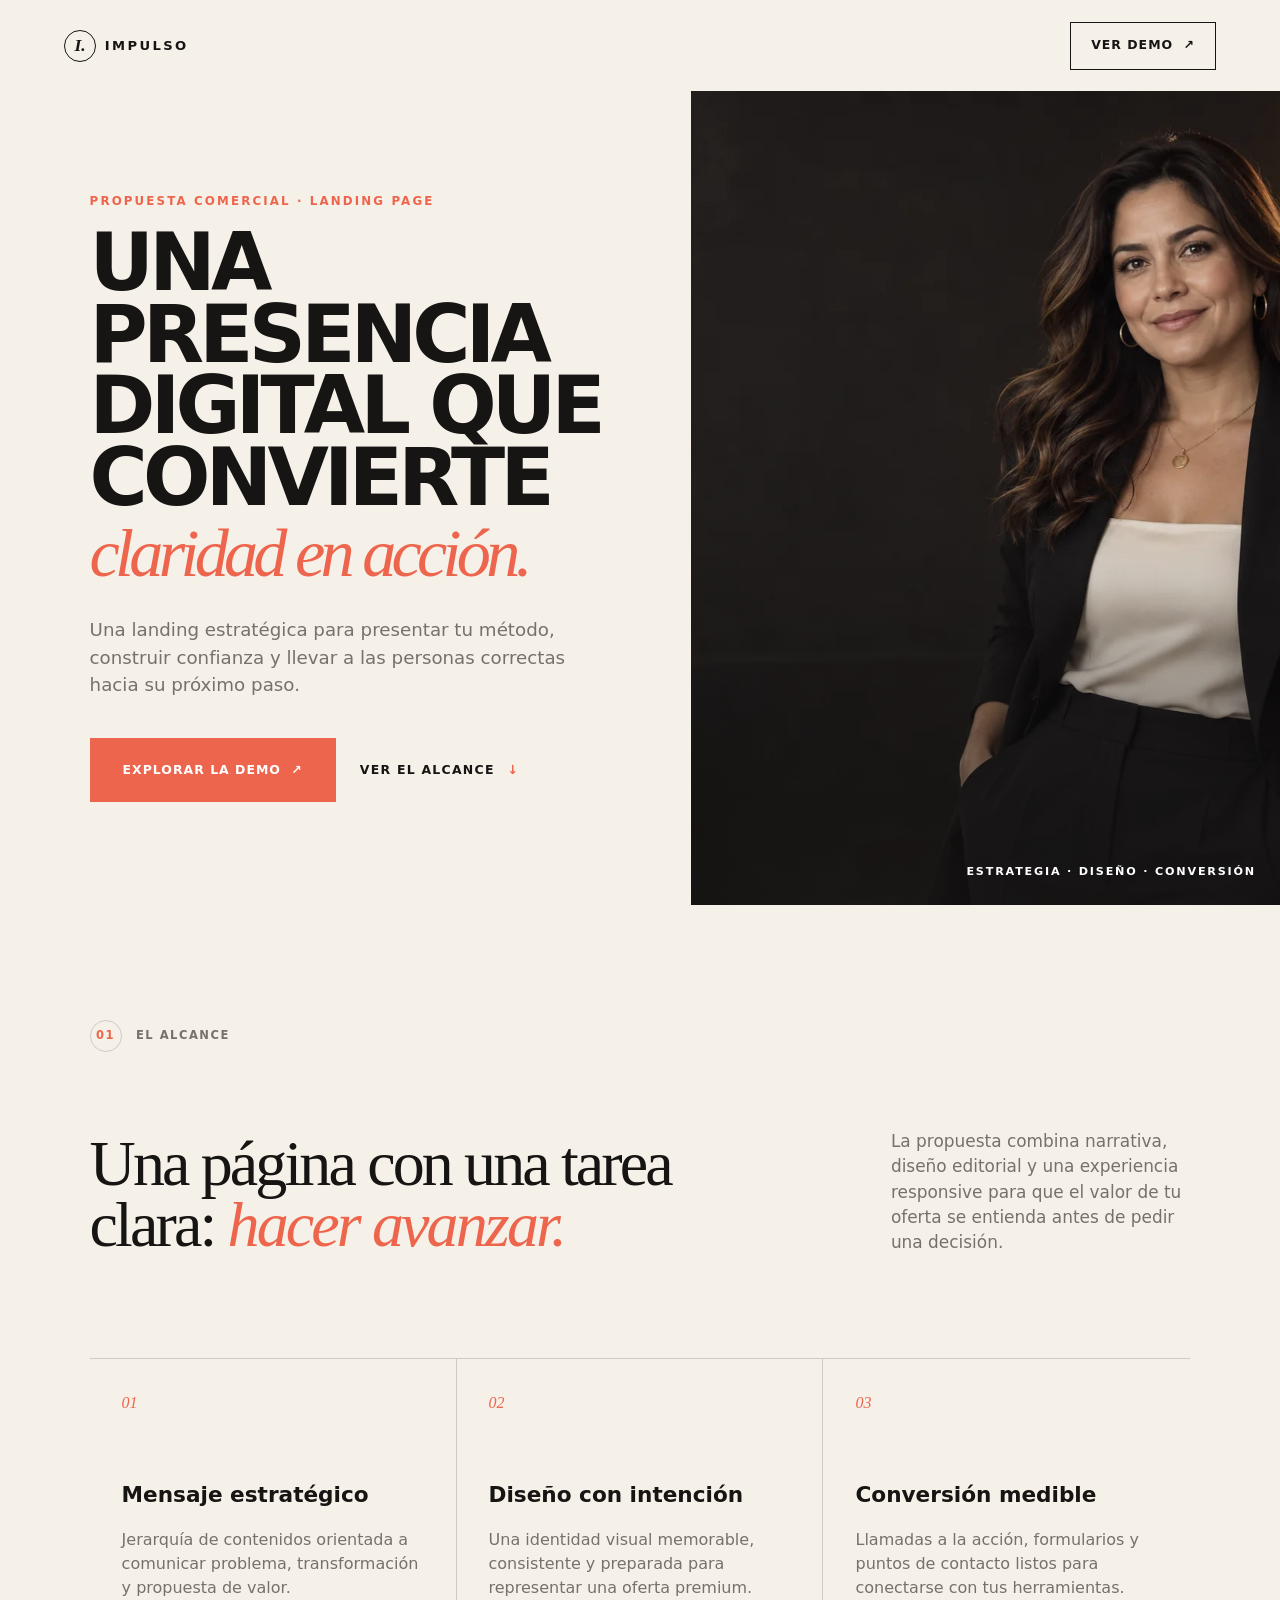
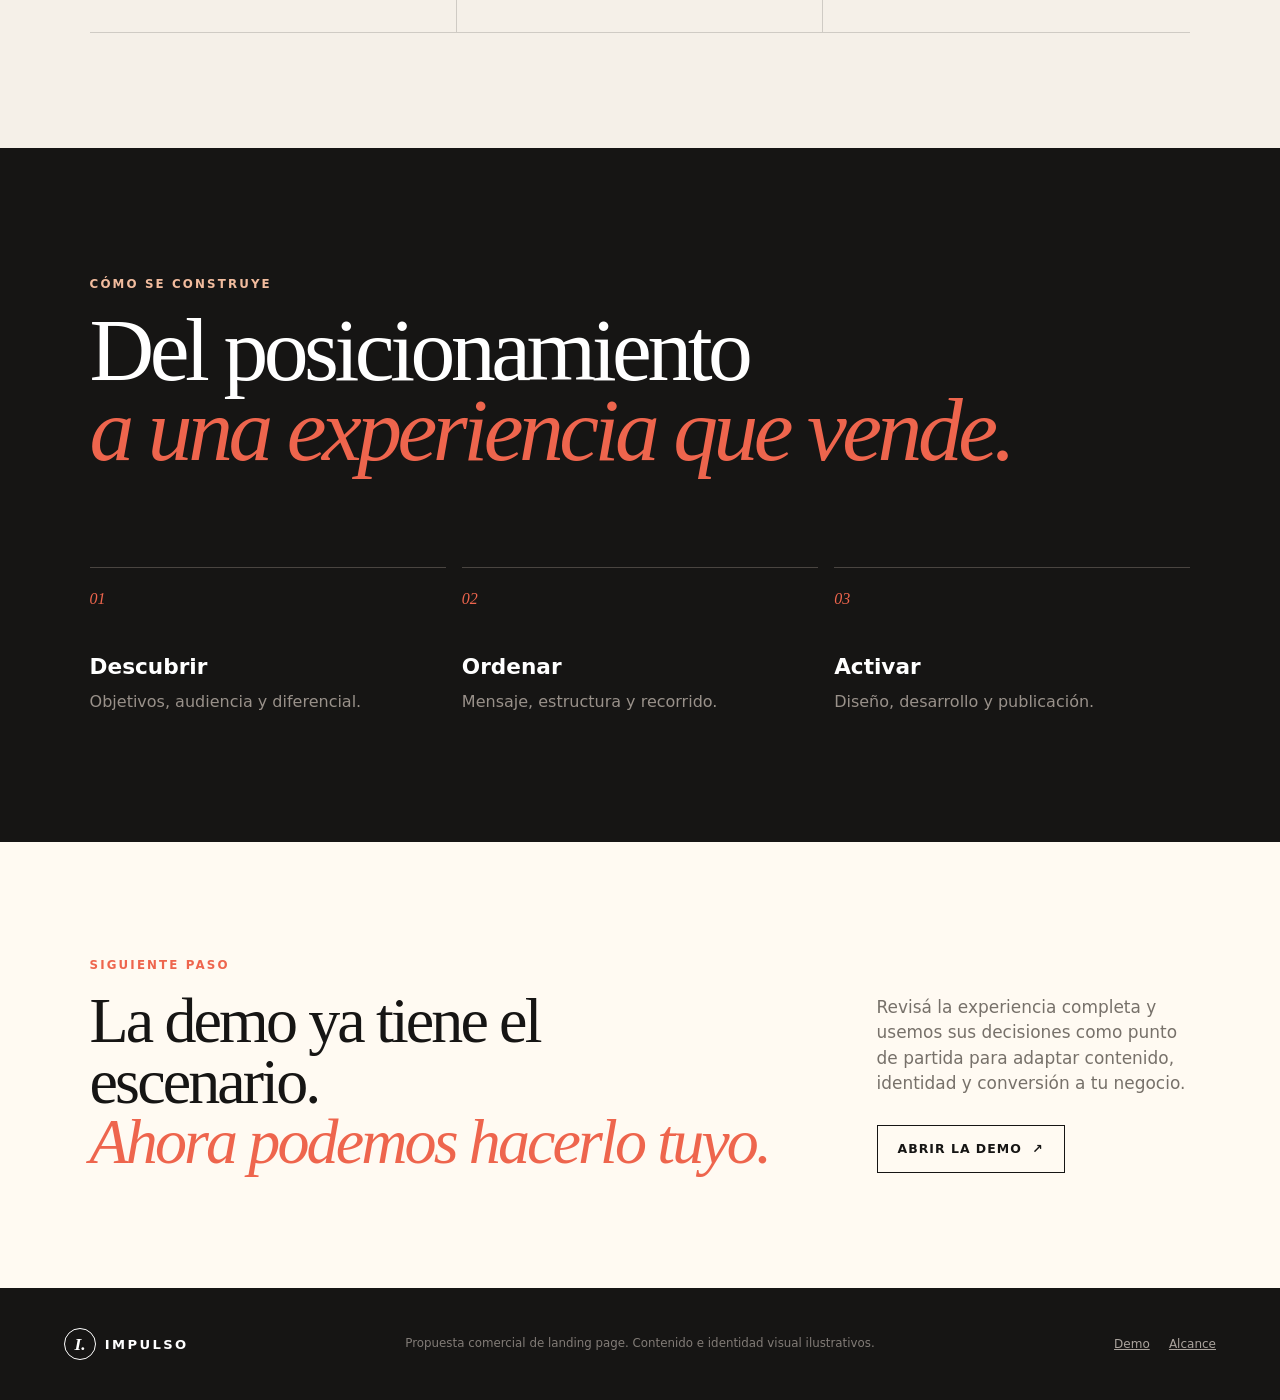
==== commit 7968012a: "feat: estructura y archivos optimizados para produccion" ====
--- a/index.html
+++ b/index.html
@@ -1,1449 +1,76 @@
-<!DOCTYPE html>
+<!doctype html>
 <html lang="es">
 <head>
-  <meta charset="UTF-8" />
-  <meta name="viewport" content="width=device-width, initial-scale=1.0" />
-  <title>Propuesta Comercial — Desarrollo de 2 Landing Pages</title>
+  <meta charset="utf-8">
+  <meta name="viewport" content="width=device-width, initial-scale=1">
+  <meta name="description" content="Propuesta comercial de una landing page estratégica para Método Impulso.">
+  <meta name="theme-color" content="#161514">
+  <title>Método Impulso | Propuesta comercial</title>
+  <link rel="icon" type="image/svg+xml" href="data:image/svg+xml,%3Csvg xmlns='http://www.w3.org/2000/svg' viewBox='0 0 64 64'%3E%3Crect width='64' height='64' rx='16' fill='%23161514'/%3E%3Cpath d='M18 45V19h8v26zm13 0V27h8v18zm13 0V14h8v31z' fill='%23ee654d'/%3E%3C/svg%3E">
+  <link rel="stylesheet" href="styles.css">
+</head>
+<body class="proposal-page">
+  <header class="proposal-nav">
+    <a class="brand" href="index.html" aria-label="Impulso, inicio"><span class="brand-mark">I.</span> IMPULSO</a>
+    <a class="button button--small" href="ejemplo.html">Ver demo <span aria-hidden="true">↗</span></a>
+  </header>
 
-  <link rel="preconnect" href="https://fonts.googleapis.com">
-  <link rel="preconnect" href="https://fonts.gstatic.com" crossorigin>
-  <link href="https://fonts.googleapis.com/css2?family=Inter:wght@400;500;600;700;800&display=swap" rel="stylesheet">
+  <main>
+    <section class="proposal-hero" aria-labelledby="proposal-title">
+      <div class="proposal-hero__content">
+        <p class="eyebrow">Propuesta comercial · Landing page</p>
+        <h1 id="proposal-title">Una presencia digital que convierte <em>claridad en acción.</em></h1>
+        <p class="proposal-hero__lead">Una landing estratégica para presentar tu método, construir confianza y llevar a las personas correctas hacia su próximo paso.</p>
+        <div class="proposal-hero__actions">
+          <a class="button button--primary button--large" href="ejemplo.html">Explorar la demo <span aria-hidden="true">↗</span></a>
+          <a class="text-link" href="#alcance">Ver el alcance <span aria-hidden="true">↓</span></a>
+        </div>
+      </div>
+      <div class="proposal-hero__visual" aria-hidden="true">
+        <img src="assets/mentora.webp" alt="" fetchpriority="high">
+        <div class="proposal-hero__visual-caption">Estrategia · Diseño · Conversión</div>
+      </div>
+    </section>
 
-  <style>
-    :root {
-      --font: 'Inter', system-ui, -apple-system, BlinkMacSystemFont, 'Segoe UI', sans-serif;
-      --bg: #f6f8fb;
-      --surface: #ffffff;
-      --surface-soft: #f8fafc;
-      --ink: #0f172a;
-      --muted: #475569;
-      --subtle: #64748b;
-      --line: #e2e8f0;
-      --blue: #2563eb;
-      --blue-dark: #1d4ed8;
-      --blue-soft: #dbeafe;
-      --green: #059669;
-      --green-soft: #dcfce7;
-      --amber: #d97706;
-      --amber-soft: #fff7ed;
-      --dark: #020617;
-      --shadow: 0 20px 60px rgba(15, 23, 42, .10);
-      --shadow-soft: 0 8px 24px rgba(15, 23, 42, .08);
-      --radius: 18px;
-    }
+    <section class="proposal-section" id="alcance" aria-labelledby="scope-title">
+      <div class="section-label"><span>01</span> El alcance</div>
+      <div class="proposal-intro">
+        <h2 id="scope-title">Una página con una tarea clara: <em>hacer avanzar.</em></h2>
+        <p>La propuesta combina narrativa, diseño editorial y una experiencia responsive para que el valor de tu oferta se entienda antes de pedir una decisión.</p>
+      </div>
+      <div class="scope-grid">
+        <article><span>01</span><h3>Mensaje estratégico</h3><p>Jerarquía de contenidos orientada a comunicar problema, transformación y propuesta de valor.</p></article>
+        <article><span>02</span><h3>Diseño con intención</h3><p>Una identidad visual memorable, consistente y preparada para representar una oferta premium.</p></article>
+        <article><span>03</span><h3>Conversión medible</h3><p>Llamadas a la acción, formularios y puntos de contacto listos para conectarse con tus herramientas.</p></article>
+      </div>
+    </section>
 
-    * { box-sizing: border-box; }
+    <section class="proposal-band" aria-labelledby="process-title">
+      <p class="eyebrow eyebrow--light">Cómo se construye</p>
+      <h2 id="process-title">Del posicionamiento<br><em>a una experiencia que vende.</em></h2>
+      <ol class="process-list">
+        <li><span>01</span><strong>Descubrir</strong><p>Objetivos, audiencia y diferencial.</p></li>
+        <li><span>02</span><strong>Ordenar</strong><p>Mensaje, estructura y recorrido.</p></li>
+        <li><span>03</span><strong>Activar</strong><p>Diseño, desarrollo y publicación.</p></li>
+      </ol>
+    </section>
 
-    html { scroll-behavior: smooth; }
+    <section class="proposal-section proposal-next" aria-labelledby="next-title">
+      <div>
+        <p class="eyebrow">Siguiente paso</p>
+        <h2 id="next-title">La demo ya tiene el escenario.<br><em>Ahora podemos hacerlo tuyo.</em></h2>
+      </div>
+      <div>
+        <p>Revisá la experiencia completa y usemos sus decisiones como punto de partida para adaptar contenido, identidad y conversión a tu negocio.</p>
+        <a class="button" href="ejemplo.html">Abrir la demo <span aria-hidden="true">↗</span></a>
+      </div>
+    </section>
+  </main>
 
-    body {
-      margin: 0;
-      font-family: var(--font);
-      background:
-        radial-gradient(circle at top left, rgba(37, 99, 235, .12), transparent 34%),
-        radial-gradient(circle at top right, rgba(16, 185, 129, .10), transparent 32%),
-        var(--bg);
-      color: var(--ink);
-      line-height: 1.65;
-    }
-
-    .page {
-      max-width: 1120px;
-      margin: 0 auto;
-      padding: 32px 18px 60px;
-    }
-
-    .paper {
-      background: var(--surface);
-      border: 1px solid rgba(226, 232, 240, .9);
-      box-shadow: var(--shadow);
-      border-radius: 28px;
-      overflow: hidden;
-    }
-
-    header.hero {
-      position: relative;
-      padding: 44px 48px 40px;
-      background:
-        linear-gradient(135deg, rgba(2, 6, 23, .97), rgba(15, 23, 42, .94)),
-        radial-gradient(circle at 20% 20%, rgba(37, 99, 235, .28), transparent 40%);
-      color: #fff;
-    }
-
-    .hero-top {
-      display: flex;
-      justify-content: flex-end;
-      align-items: center;
-      gap: 20px;
-      margin-bottom: 30px;
-    }
-
-    .proposal-badge {
-      display: inline-flex;
-      align-items: center;
-      gap: 8px;
-      padding: 8px 12px;
-      background: rgba(37, 99, 235, .16);
-      border: 1px solid rgba(147, 197, 253, .35);
-      color: #bfdbfe;
-      border-radius: 999px;
-      font-size: 12px;
-      font-weight: 700;
-      letter-spacing: .08em;
-      text-transform: uppercase;
-      white-space: nowrap;
-    }
-
-    .hero-grid {
-      display: grid;
-      grid-template-columns: 1.08fr .92fr;
-      gap: 34px;
-      align-items: stretch;
-    }
-
-    .hero-copy {
-      display: flex;
-      flex-direction: column;
-      justify-content: center;
-    }
-
-    .eyebrow {
-      display: inline-block;
-      color: #93c5fd;
-      font-size: 13px;
-      font-weight: 800;
-      letter-spacing: .13em;
-      text-transform: uppercase;
-      margin-bottom: 14px;
-    }
-
-    h1 {
-      margin: 0;
-      font-size: clamp(34px, 5vw, 56px);
-      line-height: 1.04;
-      letter-spacing: -0.06em;
-      font-weight: 800;
-    }
-
-    .hero-copy p {
-      color: #cbd5e1;
-      margin: 20px 0 0;
-      font-size: 17px;
-      max-width: 660px;
-    }
-
-    .hero-tags {
-      display: flex;
-      flex-wrap: wrap;
-      gap: 10px;
-      margin-top: 24px;
-    }
-
-    .hero-tag {
-      display: inline-flex;
-      align-items: center;
-      border-radius: 999px;
-      border: 1px solid rgba(148, 163, 184, .32);
-      background: rgba(15, 23, 42, .38);
-      color: #cbd5e1;
-      font-size: 12px;
-      font-weight: 600;
-      padding: 7px 12px;
-    }
-
-    .hero-panel {
-      position: relative;
-      background:
-        linear-gradient(145deg, rgba(37, 99, 235, .18), rgba(15, 23, 42, .80)),
-        rgba(15, 23, 42, .82);
-      border: 1px solid rgba(148, 163, 184, .26);
-      border-radius: 24px;
-      padding: 24px;
-      box-shadow: 0 24px 80px rgba(0,0,0,.28);
-      overflow: hidden;
-    }
-
-    .hero-panel::after {
-      content: '';
-      position: absolute;
-      width: 230px;
-      height: 230px;
-      right: -78px;
-      top: -84px;
-      border-radius: 50%;
-      background: radial-gradient(circle, rgba(147, 197, 253, .26), transparent 70%);
-      pointer-events: none;
-    }
-
-    .hero-panel h3 {
-      margin: 0 0 14px;
-      font-size: 22px;
-      line-height: 1.2;
-      letter-spacing: -.02em;
-      color: #fff;
-    }
-
-    .hero-list {
-      margin: 0;
-      padding: 0;
-      list-style: none;
-      display: grid;
-      gap: 10px;
-    }
-
-    .hero-list li {
-      position: relative;
-      padding-left: 24px;
-      color: #cbd5e1;
-      font-size: 14px;
-      line-height: 1.48;
-    }
-
-    .hero-list li::before {
-      content: '+';
-      position: absolute;
-      left: 0;
-      top: 0;
-      color: #93c5fd;
-      font-weight: 900;
-    }
-
-    .hero-note {
-      margin: 16px 0 0;
-      padding-top: 14px;
-      border-top: 1px solid rgba(148, 163, 184, .26);
-      color: #93c5fd;
-      font-size: 12px;
-      letter-spacing: .03em;
-      text-transform: uppercase;
-      font-weight: 700;
-    }
-
-    .hero-cta {
-      display: inline-flex;
-      align-items: center;
-      gap: 8px;
-      margin-top: 18px;
-      padding: 11px 18px;
-      border-radius: 999px;
-      background: var(--blue);
-      color: #fff;
-      font-size: 14px;
-      font-weight: 700;
-      text-decoration: none;
-      position: relative;
-      z-index: 1;
-      transition: background .2s ease;
-    }
-
-    .hero-cta:hover { background: var(--blue-dark); }
-
-    .demo {
-      display: grid;
-      grid-template-columns: 1.1fr .9fr;
-      gap: 28px;
-      align-items: center;
-      margin-top: 26px;
-    }
-
-    .demo-preview {
-      display: block;
-      border-radius: 20px;
-      overflow: hidden;
-      border: 1px solid var(--line);
-      box-shadow: var(--shadow);
-      background: var(--dark);
-      text-decoration: none;
-      transition: transform .25s ease, box-shadow .25s ease;
-    }
-
-    .demo-preview:hover {
-      transform: translateY(-3px);
-      box-shadow: 0 26px 70px rgba(15, 23, 42, .18);
-    }
-
-    .demo-bar {
-      display: flex;
-      align-items: center;
-      gap: 6px;
-      padding: 10px 14px;
-      background: #1e293b;
-    }
-
-    .demo-bar i {
-      width: 10px;
-      height: 10px;
-      border-radius: 50%;
-      background: #475569;
-    }
-
-    .demo-bar span {
-      margin-left: 10px;
-      padding: 3px 12px;
-      border-radius: 999px;
-      background: #0f172a;
-      color: #94a3b8;
-      font-size: 12px;
-    }
-
-    .demo-screen {
-      position: relative;
-      aspect-ratio: 16 / 10;
-    }
-
-    .demo-screen img {
-      width: 100%;
-      height: 100%;
-      object-fit: cover;
-      display: block;
-      opacity: .72;
-    }
-
-    .demo-screen strong {
-      position: absolute;
-      left: 22px;
-      right: 22px;
-      bottom: 20px;
-      color: #fff;
-      font-size: clamp(18px, 2.4vw, 26px);
-      line-height: 1.15;
-      letter-spacing: -.03em;
-      text-shadow: 0 2px 14px rgba(0,0,0,.5);
-    }
-
-    .demo-copy .lead { font-size: 16px; }
-
-    .demo-button {
-      display: inline-flex;
-      align-items: center;
-      gap: 8px;
-      margin-top: 20px;
-      padding: 13px 22px;
-      border-radius: 999px;
-      background: var(--dark);
-      color: #fff;
-      font-weight: 700;
-      font-size: 15px;
-      text-decoration: none;
-      transition: background .2s ease;
-    }
-
-    .demo-button:hover { background: var(--blue); }
-
-    .demo-note {
-      margin: 12px 0 0;
-      color: var(--subtle);
-      font-size: 13px;
-    }
-
-    section {
-      padding: 42px 48px;
-      border-bottom: 1px solid var(--line);
-    }
-
-    section:last-child { border-bottom: 0; }
-
-    .section-title {
-      display: flex;
-      gap: 13px;
-      align-items: flex-start;
-      margin-bottom: 22px;
-    }
-
-    .section-title::before {
-      content: '';
-      width: 7px;
-      height: 34px;
-      background: linear-gradient(180deg, var(--blue), #60a5fa);
-      border-radius: 999px;
-      flex: 0 0 auto;
-      margin-top: 3px;
-    }
-
-    h2 {
-      margin: 0;
-      font-size: 28px;
-      line-height: 1.18;
-      letter-spacing: -0.04em;
-      color: var(--ink);
-    }
-
-    .lead {
-      font-size: 18px;
-      color: var(--muted);
-      max-width: 900px;
-      margin: 0 0 18px;
-    }
-
-    .cards {
-      display: grid;
-      grid-template-columns: repeat(2, 1fr);
-      gap: 18px;
-      margin-top: 26px;
-    }
-
-    .card {
-      background: var(--surface);
-      border: 1px solid var(--line);
-      border-radius: var(--radius);
-      padding: 24px;
-      box-shadow: var(--shadow-soft);
-    }
-
-    .icon {
-      width: 42px;
-      height: 42px;
-      border-radius: 14px;
-      background: var(--blue-soft);
-      color: var(--blue-dark);
-      display: grid;
-      place-items: center;
-      font-weight: 900;
-      margin-bottom: 14px;
-    }
-
-    .card h3 {
-      margin: 0 0 8px;
-      font-size: 18px;
-      line-height: 1.25;
-      color: var(--ink);
-    }
-
-    .card p {
-      margin: 0;
-      color: var(--muted);
-      font-size: 14px;
-    }
-
-    .page-cards {
-      display: grid;
-      grid-template-columns: 1fr 1fr;
-      gap: 18px;
-      margin-top: 26px;
-    }
-
-    .page-card {
-      border: 1px solid var(--line);
-      background: var(--surface-soft);
-      border-radius: 22px;
-      padding: 26px;
-      position: relative;
-      overflow: hidden;
-    }
-
-    .page-card::after {
-      content: '';
-      position: absolute;
-      width: 150px;
-      height: 150px;
-      right: -65px;
-      bottom: -75px;
-      border-radius: 50%;
-      background: rgba(37, 99, 235, .06);
-    }
-
-    .page-number {
-      display: inline-flex;
-      align-items: center;
-      justify-content: center;
-      min-width: 42px;
-      height: 42px;
-      border-radius: 12px;
-      padding: 0 12px;
-      background: var(--dark);
-      color: #fff;
-      font-size: 13px;
-      font-weight: 900;
-      margin-bottom: 16px;
-    }
-
-    .page-card h3 {
-      margin: 0 0 10px;
-      font-size: 22px;
-    }
-
-    .page-card p {
-      margin: 0 0 16px;
-      color: var(--muted);
-      font-size: 14px;
-    }
-
-    .check-list {
-      margin: 0;
-      padding: 0;
-      list-style: none;
-      display: grid;
-      gap: 10px;
-    }
-
-    .check-list li {
-      position: relative;
-      padding-left: 26px;
-      color: var(--muted);
-      font-size: 14px;
-    }
-
-    .check-list li::before {
-      content: '✓';
-      position: absolute;
-      left: 0;
-      top: 0;
-      color: var(--green);
-      font-weight: 900;
-    }
-
-    .process {
-      display: grid;
-      grid-template-columns: repeat(4, 1fr);
-      gap: 14px;
-      margin-top: 28px;
-    }
-
-    .process-step {
-      min-height: 176px;
-      padding: 20px;
-      border: 1px solid var(--line);
-      border-radius: 18px;
-      background: #fff;
-      box-shadow: var(--shadow-soft);
-    }
-
-    .process-step .num {
-      width: 30px;
-      height: 30px;
-      border-radius: 9px;
-      background: var(--blue-soft);
-      color: var(--blue-dark);
-      display: grid;
-      place-items: center;
-      font-size: 13px;
-      font-weight: 900;
-      margin-bottom: 14px;
-    }
-
-    .process-step h3 {
-      margin: 0 0 7px;
-      font-size: 16px;
-    }
-
-    .process-step p {
-      margin: 0;
-      color: var(--muted);
-      font-size: 13px;
-      line-height: 1.5;
-    }
-
-    .timeline {
-      position: relative;
-      display: grid;
-      gap: 16px;
-      margin-top: 26px;
-    }
-
-    .timeline::before {
-      content: '';
-      position: absolute;
-      left: 22px;
-      top: 12px;
-      bottom: 12px;
-      width: 2px;
-      background: linear-gradient(180deg, var(--blue), rgba(37, 99, 235, .08));
-    }
-
-    .timeline-item {
-      position: relative;
-      display: grid;
-      grid-template-columns: 46px 1fr;
-      gap: 16px;
-      align-items: start;
-    }
-
-    .timeline-dot {
-      position: relative;
-      z-index: 1;
-      width: 46px;
-      height: 46px;
-      border-radius: 999px;
-      display: grid;
-      place-items: center;
-      background: var(--blue);
-      color: #fff;
-      font-weight: 900;
-      box-shadow: 0 10px 25px rgba(37, 99, 235, .22);
-      border: 4px solid #fff;
-    }
-
-    .timeline-card {
-      border: 1px solid var(--line);
-      border-radius: 18px;
-      background: #fff;
-      padding: 18px 20px;
-      box-shadow: var(--shadow-soft);
-    }
-
-    .timeline-card h3 {
-      margin: 0 0 6px;
-      font-size: 17px;
-    }
-
-    .timeline-card p {
-      margin: 0;
-      color: var(--muted);
-      font-size: 14px;
-    }
-
-    .timeline-card .tag {
-      display: inline-flex;
-      margin-bottom: 10px;
-      padding: 5px 10px;
-      border-radius: 999px;
-      background: var(--blue-soft);
-      color: #1e40af;
-      font-size: 11px;
-      font-weight: 900;
-      letter-spacing: .08em;
-      text-transform: uppercase;
-    }
-
-    .investment {
-      display: grid;
-      grid-template-columns: 1fr 1fr;
-      gap: 18px;
-      margin-top: 26px;
-    }
-
-    .price-card {
-      border: 1px solid var(--line);
-      border-radius: 22px;
-      padding: 26px;
-      background: #fff;
-      box-shadow: var(--shadow-soft);
-    }
-
-    .price-card.primary {
-      border-color: rgba(37, 99, 235, .34);
-      box-shadow: 0 18px 50px rgba(37, 99, 235, .12);
-    }
-
-    .price-card h3 {
-      margin: 0 0 8px;
-      text-transform: uppercase;
-      letter-spacing: .06em;
-      font-size: 17px;
-      line-height: 1.35;
-    }
-
-    .price-card .subtitle {
-      color: var(--muted);
-      font-size: 14px;
-      min-height: 48px;
-      margin: 0 0 20px;
-    }
-
-    .price {
-      font-size: 38px;
-      line-height: 1;
-      font-weight: 800;
-      color: var(--blue);
-      letter-spacing: -0.05em;
-      margin: 18px 0 6px;
-    }
-
-    .price small {
-      display: block;
-      color: var(--subtle);
-      font-size: 15px;
-      letter-spacing: 0;
-      margin-top: 9px;
-      font-weight: 700;
-    }
-
-    .setup {
-      margin: 20px 0;
-      padding: 15px;
-      border-radius: 16px;
-      background: var(--blue-soft);
-      color: #075985;
-      text-align: center;
-      font-weight: 800;
-      font-size: 14px;
-    }
-
-    .total-box {
-      margin-top: 18px;
-      padding: 24px;
-      border-radius: 22px;
-      background:
-        linear-gradient(135deg, rgba(2,6,23,.98), rgba(30,41,59,.98));
-      color: #fff;
-      display: flex;
-      justify-content: space-between;
-      gap: 24px;
-      align-items: center;
-    }
-
-    .total-box span {
-      color: #cbd5e1;
-      display: block;
-      font-size: 13px;
-      text-transform: uppercase;
-      font-weight: 800;
-      letter-spacing: .08em;
-      margin-bottom: 5px;
-    }
-
-    .total-box strong {
-      font-size: 21px;
-    }
-
-    .total-price {
-      font-size: 38px;
-      line-height: 1;
-      font-weight: 800;
-      white-space: nowrap;
-    }
-
-    .notice {
-      margin-top: 24px;
-      border-radius: 20px;
-      padding: 22px;
-      border: 1px solid rgba(37, 99, 235, .18);
-      background: linear-gradient(135deg, rgba(219, 234, 254, .72), rgba(255,255,255,.9));
-      color: #1e3a8a;
-    }
-
-    .notice h3 {
-      margin: 0 0 8px;
-      color: #1e40af;
-      font-size: 17px;
-    }
-
-    .notice p {
-      margin: 0;
-      color: #1e3a8a;
-      font-size: 14px;
-    }
-
-    .future {
-      display: grid;
-      grid-template-columns: repeat(2, 1fr);
-      gap: 16px;
-      margin-top: 22px;
-    }
-
-    .future-box {
-      padding: 20px;
-      border-radius: 18px;
-      background: var(--surface-soft);
-      border: 1px solid var(--line);
-    }
-
-    .future-box h3 {
-      margin: 0 0 8px;
-      font-size: 17px;
-    }
-
-    .future-box p {
-      margin: 0;
-      color: var(--muted);
-      font-size: 14px;
-    }
-
-    .closing {
-      text-align: center;
-      background:
-        linear-gradient(135deg, rgba(2, 6, 23, .98), rgba(30, 41, 59, .98));
-      color: #fff;
-    }
-
-    .closing h2 { color: #fff; }
-
-    .closing .section-title {
-      justify-content: center;
-    }
-
-    .closing .section-title::before {
-      display: none;
-    }
-
-    .closing p {
-      color: #cbd5e1;
-      max-width: 760px;
-      margin: 0 auto;
-      font-size: 17px;
-    }
-
-    footer {
-      padding: 28px 48px;
-      text-align: center;
-      color: #94a3b8;
-      font-size: 13px;
-      background: #f8fafc;
-    }
-
-    footer p {
-      margin: 4px 0;
-    }
-
-    @media (max-width: 960px) {
-      .hero-grid,
-      .cards,
-      .demo,
-      .page-cards,
-      .investment {
-        grid-template-columns: 1fr;
-      }
-
-      .process {
-        grid-template-columns: 1fr 1fr;
-      }
-    }
-
-    @media (max-width: 640px) {
-      .page { padding: 14px; }
-
-      header.hero,
-      section,
-      footer {
-        padding-left: 22px;
-        padding-right: 22px;
-      }
-
-      .hero-top {
-        justify-content: flex-start;
-        margin-bottom: 22px;
-      }
-
-      .process,
-      .future {
-        grid-template-columns: 1fr;
-      }
-
-      h2 { font-size: 24px; }
-
-      .price { font-size: 32px; }
-
-      .total-box {
-        flex-direction: column;
-        align-items: flex-start;
-      }
-
-      .total-price { font-size: 34px; }
-    }
-
-    @media print {
-      body {
-        background: #fff;
-      }
-
-      .page {
-        max-width: none;
-        padding: 0;
-      }
-
-      .paper {
-        box-shadow: none;
-        border: 0;
-        border-radius: 0;
-      }
-
-      section,
-      .card,
-      .page-card,
-      .price-card,
-      .timeline-card,
-      .process-step {
-        break-inside: avoid;
-      }
-    }
-  </style>
-</head>
-
-<body>
-  <div class="page">
-    <div class="paper">
-
-      <header class="hero">
-        <div class="hero-top">
-          <div class="proposal-badge">Propuesta comercial</div>
-        </div>
-
-        <div class="hero-grid">
-          <div class="hero-copy">
-            <span class="eyebrow">Diseño y desarrollo web</span>
-            <h1>Desarrollo de 2 Landing Pages</h1>
-
-            <p>
-              Propuesta para diseñar y desarrollar dos páginas web independientes,
-              modernas, claras y adaptadas a celulares, pensadas para presentar cada
-              propuesta de manera profesional y facilitar el contacto con potenciales clientes.
-            </p>
-
-            <div class="hero-tags">
-              <span class="hero-tag">2 Landing Pages</span>
-              <span class="hero-tag">Diseño responsive</span>
-              <span class="hero-tag">Template previo</span>
-              <span class="hero-tag">2 sprints de trabajo</span>
-            </div>
-          </div>
-
-          <aside class="hero-panel">
-            <h3>Qué incluye la propuesta</h3>
-            <ul class="hero-list">
-              <li>Una landing page independiente para cada propuesta o servicio.</li>
-              <li>Presentación previa del template para revisar el estilo visual.</li>
-              <li>Ajustes de diseño y contenido antes del desarrollo final.</li>
-              <li>Diseño adaptable a celulares, tablets y computadoras.</li>
-              <li>Desarrollo, pruebas y entrega de ambas páginas terminadas.</li>
-            </ul>
-
-            <p class="hero-note">
-              Valor por landing: USD 150 · Inversión total: USD 300
-            </p>
-
-            <a class="hero-cta" href="#ejemplo">Ver ejemplo de landing ↓</a>
-          </aside>
-        </div>
-      </header>
-
-      <main>
-
-        <section>
-          <div class="section-title">
-            <h2>Objetivo del proyecto</h2>
-          </div>
-
-          <p class="lead">
-            El objetivo es contar con dos landing pages simples, modernas y profesionales,
-            cada una enfocada en comunicar una propuesta concreta de forma clara y visual.
-          </p>
-
-          <p class="lead">
-            Antes de comenzar el desarrollo final se presentará un template de referencia.
-            A partir de esa base se podrán indicar cambios de textos, colores, imágenes,
-            secciones o distribución para que el resultado final represente correctamente
-            la imagen que se quiera transmitir.
-          </p>
-
-          <div class="cards">
-            <div class="card">
-              <div class="icon">01</div>
-              <h3>Comunicación clara</h3>
-              <p>
-                Cada página se organizará para que el visitante pueda entender rápidamente
-                qué se ofrece, cuáles son sus beneficios y cómo ponerse en contacto.
-              </p>
-            </div>
-
-            <div class="card">
-              <div class="icon">02</div>
-              <h3>Diseño adaptado a cada propuesta</h3>
-              <p>
-                Las dos landing pages podrán compartir una línea visual general, pero cada una
-                tendrá su propia estructura y contenido según el servicio o propuesta presentada.
-              </p>
-            </div>
-          </div>
-        </section>
-
-        <section id="ejemplo">
-          <div class="section-title">
-            <h2>Ejemplo de cómo podría verse</h2>
-          </div>
-
-          <div class="demo">
-            <a class="demo-preview" href="ejemplo.html" target="_blank" rel="noopener">
-              <div class="demo-bar">
-                <i></i><i></i><i></i>
-                <span>landing de ejemplo</span>
-              </div>
-              <div class="demo-screen">
-                <img src="assets/mentora.webp" alt="Vista previa de la landing de ejemplo" loading="lazy">
-                <strong>El mapa para convertir tu conocimiento en una oferta que se vende.</strong>
-              </div>
-            </a>
-
-            <div class="demo-copy">
-              <p class="lead">
-                Preparamos una landing de demostración para que pueda verse, de forma concreta,
-                el estilo, la estructura y la experiencia que podrían tener las páginas.
-              </p>
-              <ul class="check-list">
-                <li>Portada con formulario de acceso.</li>
-                <li>Secciones de presentación, beneficios y contacto.</li>
-                <li>Diseño adaptado a celulares.</li>
-              </ul>
-
-              <a class="demo-button" href="ejemplo.html" target="_blank" rel="noopener">
-                Ver landing de ejemplo ↗
-              </a>
-              <p class="demo-note">
-                Es solo una referencia visual: colores, textos, imágenes y secciones
-                se adaptan a cada propuesta.
-              </p>
-            </div>
-          </div>
-        </section>
-
-        <section>
-          <div class="section-title">
-            <h2>Alcance de las 2 Landing Pages</h2>
-          </div>
-
-          <p class="lead">
-            Cada landing se desarrollará como una página independiente y preparada para
-            funcionar correctamente tanto en computadora como en dispositivos móviles.
-          </p>
-
-          <div class="page-cards">
-
-            <div class="page-card">
-              <div class="page-number">Landing 01</div>
-              <h3>Primera Landing Page</h3>
-              <p>
-                Desarrollo de una página completa orientada a presentar la primera propuesta,
-                servicio, actividad o unidad comercial.
-              </p>
-
-              <ul class="check-list">
-                <li>Portada principal con mensaje destacado.</li>
-                <li>Secciones explicativas del servicio o propuesta.</li>
-                <li>Beneficios o puntos principales.</li>
-                <li>Llamados a la acción.</li>
-                <li>Datos o formulario de contacto según corresponda.</li>
-                <li>Adaptación completa para celulares.</li>
-              </ul>
-            </div>
-
-            <div class="page-card">
-              <div class="page-number">Landing 02</div>
-              <h3>Segunda Landing Page</h3>
-              <p>
-                Desarrollo de una segunda página independiente, adaptada al contenido y objetivo
-                particular de la segunda propuesta.
-              </p>
-
-              <ul class="check-list">
-                <li>Portada principal con identidad propia.</li>
-                <li>Secciones de presentación y explicación.</li>
-                <li>Beneficios o características principales.</li>
-                <li>Llamados a la acción.</li>
-                <li>Datos o formulario de contacto según corresponda.</li>
-                <li>Adaptación completa para celulares.</li>
-              </ul>
-            </div>
-
-          </div>
-        </section>
-
-        <section>
-          <div class="section-title">
-            <h2>Cómo vamos a trabajar</h2>
-          </div>
-
-          <p class="lead">
-            La idea es avanzar de forma simple: primero se define visualmente cada página
-            y luego se realiza el desarrollo sobre una propuesta ya validada.
-          </p>
-
-          <div class="process">
-
-            <div class="process-step">
-              <div class="num">1</div>
-              <h3>Template inicial</h3>
-              <p>
-                Se presenta una propuesta visual para que pueda verse anticipadamente
-                cómo podría quedar cada landing.
-              </p>
-            </div>
-
-            <div class="process-step">
-              <div class="num">2</div>
-              <h3>Revisión</h3>
-              <p>
-                Se revisan textos, colores, imágenes, secciones y cualquier detalle que
-                sea necesario ajustar antes de avanzar.
-              </p>
-            </div>
-
-            <div class="process-step">
-              <div class="num">3</div>
-              <h3>Desarrollo</h3>
-              <p>
-                Con la propuesta visual definida, se desarrolla la versión funcional
-                y responsive de ambas páginas.
-              </p>
-            </div>
-
-            <div class="process-step">
-              <div class="num">4</div>
-              <h3>Entrega final</h3>
-              <p>
-                Se realizan las pruebas finales y se entregan las dos landing pages
-                listas para utilizar.
-              </p>
-            </div>
-
-          </div>
-        </section>
-
-        <section>
-          <div class="section-title">
-            <h2>Plan de trabajo · 2 sprints</h2>
-          </div>
-
-          <p class="lead">
-            El proyecto se organiza en dos bloques de trabajo consecutivos, con una duración
-            estimada total de aproximadamente dos semanas.
-          </p>
-
-          <div class="timeline">
-
-            <div class="timeline-item">
-              <div class="timeline-dot">1</div>
-              <div class="timeline-card">
-                <span class="tag">Sprint 1</span>
-                <h3>Diseño, contenido y estructura</h3>
-                <p>
-                  Presentación de templates, revisión de la información disponible,
-                  definición de secciones, estilo visual, contenidos principales y ajustes solicitados.
-                </p>
-              </div>
-            </div>
-
-            <div class="timeline-item">
-              <div class="timeline-dot">2</div>
-              <div class="timeline-card">
-                <span class="tag">Sprint 2</span>
-                <h3>Desarrollo, pruebas y entrega</h3>
-                <p>
-                  Desarrollo responsive de ambas landing pages, incorporación de contenidos,
-                  revisión final en distintos dispositivos, correcciones y entrega de las versiones terminadas.
-                </p>
-              </div>
-            </div>
-
-          </div>
-
-          <div class="notice">
-            <h3>Sobre los tiempos</h3>
-            <p>
-              El plazo estimado comienza una vez definidos los contenidos principales y
-              recibidos los materiales necesarios para trabajar, como textos, imágenes,
-              logotipos, datos de contacto y cualquier otro recurso que deba incluirse.
-            </p>
-          </div>
-        </section>
-
-        <section>
-          <div class="section-title">
-            <h2>Qué incluye cada landing</h2>
-          </div>
-
-          <div class="future">
-            <div class="future-box">
-              <h3>Diseño responsive</h3>
-              <p>
-                Adaptación visual para celulares, tablets, notebooks y pantallas de escritorio.
-              </p>
-            </div>
-
-            <div class="future-box">
-              <h3>Diseño personalizado</h3>
-              <p>
-                Ajustes sobre el template inicial para adaptar colores, contenido,
-                imágenes y estructura al proyecto.
-              </p>
-            </div>
-
-            <div class="future-box">
-              <h3>Secciones de contenido</h3>
-              <p>
-                Armado de portada, presentación, beneficios, características,
-                llamados a la acción y contacto.
-              </p>
-            </div>
-
-            <div class="future-box">
-              <h3>Optimización básica</h3>
-              <p>
-                Estructura HTML correcta, títulos, etiquetas principales y preparación
-                básica para buscadores y redes sociales.
-              </p>
-            </div>
-
-            <div class="future-box">
-              <h3>Botones y contacto</h3>
-              <p>
-                Integración de enlaces directos a WhatsApp, correo electrónico,
-                redes sociales u otros canales definidos para cada landing.
-                Si se requiere almacenar datos enviados por formularios, será necesario incorporar backend y servidor.
-              </p>
-            </div>
-
-            <div class="future-box">
-              <h3>Pruebas finales</h3>
-              <p>
-                Verificación general de visualización, navegación, enlaces y comportamiento
-                en los principales tamaños de pantalla.
-              </p>
-            </div>
-          </div>
-        </section>
-
-        <section id="inversion">
-          <div class="section-title">
-            <h2>Inversión del proyecto</h2>
-          </div>
-
-          <p class="lead">
-            Cada landing page se cotiza de forma individual, manteniendo el mismo valor
-            de desarrollo para ambas. <strong>Estos valores corresponden al diseño y desarrollo
-            de las páginas; no incluyen hosting ni publicación en Internet.</strong>
-          </p>
-
-          <div class="investment">
-
-            <div class="price-card primary">
-              <h3>Landing Page 01</h3>
-              <p class="subtitle">
-                Diseño, personalización del template, desarrollo responsive,
-                pruebas y entrega de la primera landing page.
-              </p>
-
-              <div class="price">
-                USD 150
-                <small>Pago único</small>
-              </div>
-
-              <div class="setup">
-                Desarrollo completo de una landing page
-              </div>
-
-              <ul class="check-list">
-                <li>Template inicial para revisión.</li>
-                <li>Ajustes de diseño y contenido.</li>
-                <li>Desarrollo responsive.</li>
-                <li>Integración de información y contacto.</li>
-                <li>Pruebas y entrega final.</li>
-              </ul>
-            </div>
-
-            <div class="price-card primary">
-              <h3>Landing Page 02</h3>
-              <p class="subtitle">
-                Diseño, personalización del template, desarrollo responsive,
-                pruebas y entrega de la segunda landing page.
-              </p>
-
-              <div class="price">
-                USD 150
-                <small>Pago único</small>
-              </div>
-
-              <div class="setup">
-                Desarrollo completo de una landing page
-              </div>
-
-              <ul class="check-list">
-                <li>Template inicial para revisión.</li>
-                <li>Ajustes de diseño y contenido.</li>
-                <li>Desarrollo responsive.</li>
-                <li>Integración de información y contacto.</li>
-                <li>Pruebas y entrega final.</li>
-              </ul>
-            </div>
-
-          </div>
-
-          <div class="total-box">
-            <div>
-              <span>Inversión total</span>
-              <strong>Diseño y desarrollo completo de las 2 Landing Pages</strong>
-            </div>
-
-            <div class="total-price">USD 300</div>
-          </div>
-        </section>
-
-        <section>
-          <div class="section-title">
-            <h2>Condiciones comerciales</h2>
-          </div>
-
-          <ul class="check-list">
-            <li>Valor por cada landing page: USD 150.</li>
-            <li>Valor total por las dos landing pages: USD 300.</li>
-            <li>Los USD 300 corresponden al diseño y desarrollo de las dos páginas. El hosting y la publicación en Internet no están incluidos.</li>
-            <li>Servicio opcional de hosting, despliegue y mantenimiento: USD 25 mensuales.</li>
-            <li>Si se contrata el servicio mensual, el despliegue se realiza exclusivamente en infraestructura administrada por nosotros.</li>
-            <li>No se incluye instalación o despliegue en servidores, hostings o cuentas de terceros.</li>
-            <li>El servicio mensual incluye publicación, alojamiento, mantenimiento técnico y resolución de problemas vinculados al funcionamiento de las páginas alojadas con nosotros.</li>
-            <li>El proyecto contempla dos sprints de trabajo, con una duración estimada total de aproximadamente dos semanas.</li>
-            <li>Antes del desarrollo final se presentará un template o propuesta visual para revisión.</li>
-            <li>Se contemplan ajustes razonables de diseño, contenido y distribución dentro del alcance acordado.</li>
-            <li>Los textos, imágenes, logotipos y datos comerciales deberán ser proporcionados por la clienta cuando sean necesarios.</li>
-            <li>Cambios de alcance, nuevas páginas, integraciones especiales o funcionalidades no contempladas podrán cotizarse por separado.</li>
-            <li>Las correcciones de errores propios del desarrollo incluido no se consideran trabajos adicionales.</li>
-          </ul>
-        </section>
-
-
-        <section>
-          <div class="section-title">
-            <h2>Publicación, hosting y mantenimiento</h2>
-          </div>
-
-          <p class="lead">
-            El valor de desarrollo corresponde a la creación y entrega de las dos landing pages.
-            <strong>La publicación y el alojamiento en Internet no forman parte del valor de USD 300.</strong>
-          </p>
-
-          <p class="lead">
-            Si la clienta desea que también nos ocupemos de mantener las páginas online,
-            ofrecemos un servicio opcional de hosting, despliegue y mantenimiento por
-            <strong>USD 25 mensuales</strong>.
-          </p>
-
-          <div class="future">
-            <div class="future-box">
-              <h3>La web se entrega como producto</h3>
-              <p>
-                Los USD 300 corresponden al diseño y desarrollo de las dos landing pages.
-                Una vez finalizadas, las páginas quedan entregadas como el producto contratado.
-              </p>
-            </div>
-
-            <div class="future-box">
-              <h3>Publicación opcional</h3>
-              <p>
-                La publicación en Internet es un servicio adicional. Si se contrata,
-                nosotros realizamos el despliegue y mantenemos las páginas en infraestructura
-                administrada por nosotros.
-              </p>
-            </div>
-
-            <div class="future-box">
-              <h3>Dominio a elección</h3>
-              <p>
-                Las páginas pueden utilizar el dominio que la clienta elija, apuntándolo
-                hacia nuestra infraestructura. El registro o renovación del dominio no está
-                incluido salvo que se acuerde expresamente.
-              </p>
-            </div>
-
-            <div class="future-box">
-              <h3>No incluye despliegue en servidores de terceros</h3>
-              <p>
-                El servicio mensual contempla alojamiento y despliegue únicamente en servidores
-                administrados por nosotros. La instalación o configuración en servidores,
-                hostings o cuentas de terceros no está incluida en esta propuesta.
-              </p>
-            </div>
-
-            <div class="future-box">
-              <h3>Qué incluye el abono mensual</h3>
-              <p>
-                Hosting, publicación, mantenimiento técnico, disponibilidad del sitio
-                y resolución de inconvenientes vinculados al funcionamiento de las páginas
-                alojadas en nuestra infraestructura.
-              </p>
-            </div>
-
-            <div class="future-box">
-              <h3>Backend y almacenamiento de datos</h3>
-              <p>
-                Si se necesita guardar información enviada por usuarios, administrar formularios,
-                clientes, reservas, registros u otros datos, será necesario incorporar backend,
-                base de datos y una infraestructura adecuada. Ese desarrollo se cotiza por separado.
-              </p>
-            </div>
-          </div>
-
-          <div class="notice">
-            <h3>Futuras ampliaciones</h3>
-            <p>
-              Si más adelante se desea ampliar las páginas, desarrollar una aplicación,
-              incorporar un panel administrativo, pagos, reservas, automatizaciones u otras
-              funcionalidades, se coordinará una reunión para definir el nuevo alcance y se
-              enviará un presupuesto independiente para su aprobación antes de comenzar.
-            </p>
-          </div>
-        </section>
-
-        <section>
-          <div class="section-title">
-            <h2>Qué no está incluido</h2>
-          </div>
-
-          <p class="lead">
-            La propuesta corresponde al diseño y desarrollo de dos landing pages.
-            Los siguientes servicios no se consideran incluidos salvo acuerdo adicional.
-          </p>
-
-          <div class="future">
-            <div class="future-box">
-              <h3>Sistemas o paneles administrativos</h3>
-              <p>
-                Desarrollo de sistemas internos, paneles de gestión, usuarios registrados
-                o áreas privadas.
-              </p>
-            </div>
-
-            <div class="future-box">
-              <h3>Tiendas online</h3>
-              <p>
-                Carrito de compras, medios de pago, catálogo administrable
-                o funcionalidades de comercio electrónico.
-              </p>
-            </div>
-
-            <div class="future-box">
-              <h3>Despliegue en infraestructura de terceros</h3>
-              <p>
-                La configuración, instalación o mantenimiento de las páginas en servidores,
-                hostings o cuentas externas del cliente o de terceros no está incluida.
-              </p>
-            </div>
-
-            <div class="future-box">
-              <h3>Integraciones especiales</h3>
-              <p>
-                APIs externas, CRMs, automatizaciones, pasarelas de pago,
-                sistemas de reservas u otras integraciones personalizadas.
-              </p>
-            </div>
-
-            <div class="future-box">
-              <h3>Producción de contenido</h3>
-              <p>
-                Fotografía profesional, producción audiovisual, redacción extensa,
-                campañas publicitarias o gestión de redes sociales.
-              </p>
-            </div>
-          </div>
-        </section>
-
-        <section class="closing">
-          <div class="section-title">
-            <h2>Próximo paso</h2>
-          </div>
-
-          <p>
-            Definir el contenido principal de cada landing page y revisar los templates
-            iniciales. A partir de esa validación se realizan los ajustes necesarios
-            y comienza el desarrollo de las dos páginas.
-          </p>
-        </section>
-
-      </main>
-
-      <footer>
-        <p><strong>Propuesta comercial · Desarrollo web</strong></p>
-        <p>Desarrollo de 2 Landing Pages · 2026</p>
-      </footer>
-
-    </div>
-  </div>
+  <footer class="footer proposal-footer">
+    <a class="brand" href="index.html"><span class="brand-mark">I.</span> IMPULSO</a>
+    <p>Propuesta comercial de landing page. Contenido e identidad visual ilustrativos.</p>
+    <div><a href="ejemplo.html">Demo</a><a href="#alcance">Alcance</a></div>
+  </footer>
 </body>
 </html>
--- a/styles.css
+++ b/styles.css
@@ -0,0 +1,273 @@
+/* Base y tokens */
+:root {
+  --ink: #161514;
+  --paper: #f5f0e8;
+  --cream: #fffaf2;
+  --accent: #ee654d;
+  --gold: #d9a15d;
+  --muted: #77716a;
+  --line: rgba(22, 21, 20, .17);
+  --serif: Georgia, 'Times New Roman', serif;
+  --sans: Inter, ui-sans-serif, system-ui, -apple-system, BlinkMacSystemFont, 'Segoe UI', sans-serif;
+}
+
+* { box-sizing: border-box; }
+*::before, *::after { box-sizing: inherit; }
+html { scroll-behavior: smooth; }
+body { margin: 0; background: var(--paper); color: var(--ink); font-family: var(--sans); font-size: 16px; line-height: 1.5; }
+body.is-locked { overflow: hidden; }
+a { color: inherit; }
+button, input { font: inherit; }
+button { color: inherit; }
+button:focus-visible, a:focus-visible, input:focus-visible, summary:focus-visible { outline: 3px solid var(--accent); outline-offset: 3px; }
+img { display: block; max-width: 100%; }
+
+/* Elementos compartidos */
+
+.site { opacity: 1; transition: opacity .7s ease; }
+.is-locked .site { opacity: .25; pointer-events: none; }
+
+.brand { display: inline-flex; align-items: center; gap: .55rem; text-decoration: none; font-size: .82rem; font-weight: 800; letter-spacing: .18em; }
+.brand-mark { display: inline-grid; place-items: center; width: 2rem; height: 2rem; border: 1px solid currentColor; border-radius: 50%; font-family: var(--serif); font-size: 1.1rem; font-style: italic; letter-spacing: 0; }
+.eyebrow { margin: 0 0 1rem; color: var(--accent); font-size: .74rem; font-weight: 800; letter-spacing: .18em; text-transform: uppercase; }
+.eyebrow--light { color: #f2bc9e; }
+em { color: var(--accent); font-family: var(--serif); font-weight: 400; }
+
+.button { display: inline-flex; align-items: center; justify-content: center; gap: .65rem; min-height: 3rem; padding: .85rem 1.25rem; border: 1px solid var(--ink); background: transparent; color: var(--ink); text-decoration: none; font-size: .78rem; font-weight: 800; letter-spacing: .08em; text-transform: uppercase; cursor: pointer; transition: background .2s, color .2s, transform .2s; }
+.button:hover { background: var(--ink); color: white; transform: translateY(-2px); }
+.button--primary { border-color: var(--accent); background: var(--accent); color: white; }
+.button--primary:hover { border-color: #d84f39; background: #d84f39; }
+.button--wide { width: 100%; min-height: 3.7rem; }
+.button--large { min-height: 4rem; padding-inline: 2rem; }
+.button--small { min-height: 2.65rem; }
+
+.gate { position: fixed; inset: 0; z-index: 50; display: grid; grid-template-columns: minmax(0, 1.05fr) minmax(420px, .95fr); background: var(--ink); color: white; transition: opacity .5s ease, visibility .5s ease; }
+.gate.is-hidden { opacity: 0; visibility: hidden; pointer-events: none; }
+.gate__visual { position: relative; min-height: 100%; overflow: hidden; }
+.gate__visual img { width: 100%; height: 100%; object-fit: cover; object-position: 65% center; filter: saturate(.85); }
+.gate__shade { position: absolute; inset: 0; background: linear-gradient(180deg, rgba(10,9,9,.25), rgba(10,9,9,.08) 45%, rgba(10,9,9,.84)); }
+.gate__brand { position: absolute; top: 2rem; left: 2rem; display: flex; align-items: center; gap: .6rem; font-size: .75rem; font-weight: 800; letter-spacing: .18em; }
+.gate__quote { position: absolute; left: clamp(2rem, 5vw, 5rem); right: 2rem; bottom: 3.5rem; max-width: 34rem; }
+.gate__quote span { color: #f3b58f; font-size: .72rem; font-weight: 800; letter-spacing: .17em; }
+.gate__quote p { margin: .8rem 0 0; font-family: var(--serif); font-size: clamp(2rem, 3.2vw, 4rem); line-height: 1.02; }
+.gate__form-wrap { display: grid; place-items: center; padding: 3rem clamp(2rem, 5vw, 6rem); background: radial-gradient(circle at 70% 15%, rgba(238,101,77,.12), transparent 26%), var(--ink); }
+.gate__form { width: min(100%, 34rem); }
+.gate__form h1 { margin: 0; font-family: var(--serif); font-size: clamp(2.35rem, 4vw, 4.8rem); font-weight: 400; line-height: .98; letter-spacing: -.045em; }
+.gate__lead { max-width: 31rem; margin: 1.5rem 0 2.25rem; color: #c8c1b8; font-size: 1.05rem; }
+.gate form { display: grid; }
+.gate label { margin: .8rem 0 .4rem; color: #c5bdb5; font-size: .76rem; font-weight: 700; letter-spacing: .09em; text-transform: uppercase; }
+.gate input { width: 100%; height: 3.5rem; padding: 0 1rem; border: 1px solid #45413e; border-radius: 0; outline: none; background: #201e1c; color: white; }
+.gate input:focus { border-color: var(--accent); box-shadow: 0 0 0 3px rgba(238,101,77,.14); }
+.gate .button { margin-top: 1.2rem; }
+.form-note { margin: .8rem 0 0; color: #857f79; font-size: .73rem; text-align: center; }
+.form-error { min-height: 1.4rem; margin: .35rem 0 0; color: #ff9b8a; font-size: .82rem; text-align: center; }
+
+.nav { position: sticky; top: 0; z-index: 20; display: grid; grid-template-columns: 1fr auto 1fr; align-items: center; height: 5.2rem; padding: 0 clamp(1.25rem, 4vw, 5rem); border-bottom: 1px solid rgba(255,255,255,.13); background: rgba(22,21,20,.91); color: white; backdrop-filter: blur(15px); }
+.nav nav { display: flex; gap: 2.2rem; }
+.nav nav a { color: #cfc8c0; text-decoration: none; font-size: .78rem; }
+.nav nav a:hover { color: white; }
+.nav > .button { justify-self: end; border-color: rgba(255,255,255,.45); color: white; }
+
+.hero { position: relative; display: flex; min-height: calc(100vh - 5.2rem); align-items: center; overflow: hidden; background: var(--ink); color: white; }
+.hero__image { position: absolute; inset: 0; width: 100%; height: 100%; object-fit: cover; object-position: 68% center; }
+.hero__overlay { position: absolute; inset: 0; background: linear-gradient(90deg, rgba(16,15,15,.96) 3%, rgba(16,15,15,.86) 37%, rgba(16,15,15,.22) 70%, rgba(16,15,15,.12)), linear-gradient(0deg, rgba(0,0,0,.45), transparent 35%); }
+.hero__content { position: relative; z-index: 1; width: min(61rem, 72vw); margin-left: clamp(1.5rem, 8vw, 9rem); padding: 6rem 0 8rem; }
+.hero h2 { margin: 0; font-size: clamp(3.5rem, 7.8vw, 8.6rem); font-weight: 700; line-height: .82; letter-spacing: -.065em; text-transform: uppercase; }
+.hero h2 em { display: inline-block; margin-top: .25em; font-size: .88em; text-transform: none; }
+.hero__content > p:not(.eyebrow) { max-width: 38rem; margin: 2rem 0; color: #d3ccc4; font-size: 1.13rem; }
+.play-button { display: flex; align-items: center; gap: 1rem; padding: 0; border: 0; background: none; color: white; cursor: pointer; text-align: left; }
+.play-button__icon { display: grid; width: 4rem; height: 4rem; place-items: center; border: 1px solid rgba(255,255,255,.65); border-radius: 50%; color: var(--accent); transition: transform .25s, background .25s; }
+.play-button:hover .play-button__icon { transform: scale(1.08); background: white; }
+.play-button strong, .play-button small { display: block; }
+.play-button strong { font-size: .82rem; letter-spacing: .1em; text-transform: uppercase; }
+.play-button small { margin-top: .2rem; color: #97918c; }
+.hero__scroll { position: absolute; z-index: 1; right: 2.2rem; bottom: 2rem; color: #aba49e; font-size: .72rem; letter-spacing: .12em; text-transform: uppercase; writing-mode: vertical-rl; }
+.hero__scroll span { margin-top: .7rem; color: var(--accent); }
+
+.marquee { overflow: hidden; padding: 1.2rem 0; background: var(--accent); color: white; }
+.marquee__track { display: flex; width: max-content; align-items: center; gap: 2rem; animation: marquee 26s linear infinite; font-size: .77rem; font-weight: 800; letter-spacing: .17em; }
+.marquee i { color: #6e241a; font-style: normal; }
+@keyframes marquee { to { transform: translateX(-50%); } }
+
+.section { padding: clamp(5rem, 9vw, 10rem) clamp(1.25rem, 7vw, 8rem); }
+.section-label { display: flex; align-items: center; gap: .9rem; margin-bottom: clamp(3rem, 6vw, 6rem); color: var(--muted); font-size: .72rem; font-weight: 800; letter-spacing: .13em; text-transform: uppercase; }
+.section-label span { display: grid; width: 2rem; height: 2rem; place-items: center; border: 1px solid var(--line); border-radius: 50%; color: var(--accent); }
+.problem__grid { display: grid; grid-template-columns: minmax(0, 1.5fr) minmax(300px, .6fr); gap: clamp(3rem, 8vw, 10rem); align-items: end; }
+.problem h2, .program h2, .faq h2 { margin: 0; font-family: var(--serif); font-size: clamp(2.8rem, 5.6vw, 6.4rem); font-weight: 400; line-height: .98; letter-spacing: -.045em; }
+.problem__copy { color: #5f5a54; font-size: 1.06rem; }
+.problem__copy p { margin: 0 0 1.2rem; }
+.pillars { display: grid; grid-template-columns: repeat(3, 1fr); margin-top: clamp(4rem, 8vw, 8rem); border-top: 1px solid var(--line); border-bottom: 1px solid var(--line); }
+.pillars article { min-height: 18rem; padding: 2rem; border-right: 1px solid var(--line); }
+.pillars article:last-child { border: 0; }
+.pillars span { color: var(--accent); font-family: var(--serif); font-style: italic; }
+.pillars h3 { margin: 4rem 0 1rem; font-size: 1.5rem; }
+.pillars p { max-width: 18rem; color: var(--muted); }
+
+.manifesto { padding: clamp(5rem, 10vw, 11rem) 1.5rem; background: var(--ink); color: white; text-align: center; }
+.manifesto p { color: #8a827b; font-size: .7rem; font-weight: 800; letter-spacing: .22em; }
+.manifesto h2 { margin: 1.5rem 0 0; font-size: clamp(3.2rem, 8.8vw, 10rem); line-height: .82; letter-spacing: -.055em; }
+.manifesto span { color: var(--accent); font-family: var(--serif); font-style: italic; font-weight: 400; }
+
+.program { background: var(--cream); }
+.program__intro { display: grid; grid-template-columns: 1fr minmax(250px, .42fr); gap: 4rem; align-items: end; margin-bottom: 5rem; }
+.program__intro > p { color: var(--muted); font-size: 1.08rem; }
+.modules { border-top: 1px solid var(--line); }
+.module { border-bottom: 1px solid var(--line); }
+.module button { display: grid; width: 100%; grid-template-columns: 4rem 1fr auto; align-items: center; gap: 1rem; padding: 2rem .25rem; border: 0; background: transparent; cursor: pointer; text-align: left; }
+.module button span { color: var(--accent); font-family: var(--serif); font-style: italic; }
+.module button strong { font-family: var(--serif); font-size: clamp(1.5rem, 3vw, 3rem); font-weight: 400; }
+.module button i { display: grid; width: 2.5rem; height: 2.5rem; place-items: center; border: 1px solid var(--line); border-radius: 50%; font-style: normal; }
+.module__body { display: none; grid-template-columns: 1fr 1fr; gap: 2rem; padding: 0 4.25rem 2.5rem; color: var(--muted); }
+.module--active .module__body { display: grid; }
+.module__body p { max-width: 37rem; margin: 0; }
+.module__body ul { margin: 0; padding: 0; list-style: none; }
+.module__body li { padding: .55rem 0; border-bottom: 1px solid var(--line); }
+
+.results { padding: clamp(5rem, 9vw, 10rem) clamp(1.25rem, 7vw, 8rem); background: #211f1e; color: white; }
+.results__head h2 { margin: 0 0 5rem; font-family: var(--serif); font-size: clamp(2.8rem, 6vw, 7rem); font-weight: 400; line-height: .95; }
+.testimonials { display: grid; grid-template-columns: repeat(3, 1fr); gap: 1px; background: #494440; }
+.testimonials article { display: flex; min-height: 25rem; flex-direction: column; padding: 2rem; background: #282624; }
+.quote { color: var(--accent); font-family: var(--serif); font-size: 5rem; line-height: .6; }
+.testimonials article > p { margin: 2rem 0 auto; color: #ded8d2; font-family: var(--serif); font-size: 1.35rem; line-height: 1.4; }
+.testimonials footer { display: flex; align-items: center; gap: .8rem; margin-top: 2rem; }
+.testimonials footer > span { display: grid; width: 2.7rem; height: 2.7rem; place-items: center; border-radius: 50%; background: var(--accent); font-size: .75rem; font-weight: 800; }
+.testimonials strong, .testimonials small { display: block; }
+.testimonials strong { font-size: .83rem; }
+.testimonials small { color: #8f8882; }
+
+.faq__grid { display: grid; grid-template-columns: .65fr 1fr; gap: 7rem; }
+.faq__items { border-top: 1px solid var(--line); }
+details { border-bottom: 1px solid var(--line); }
+summary { display: flex; align-items: center; justify-content: space-between; gap: 1rem; padding: 1.7rem 0; cursor: pointer; font-size: 1.04rem; font-weight: 700; list-style: none; }
+summary::-webkit-details-marker { display: none; }
+summary span { color: var(--accent); font-size: 1.5rem; font-weight: 400; }
+details[open] summary span { transform: rotate(45deg); }
+details p { max-width: 42rem; margin: -.4rem 0 1.7rem; color: var(--muted); }
+
+.cta { padding: clamp(6rem, 11vw, 12rem) 1.5rem; background: var(--accent); color: white; text-align: center; }
+.cta .eyebrow { color: #652219; }
+.cta h2 { margin: 0; font-family: var(--serif); font-size: clamp(3rem, 7vw, 8rem); font-weight: 400; line-height: .93; letter-spacing: -.045em; }
+.cta h2 em { color: var(--ink); }
+.cta > p:not(.eyebrow) { max-width: 45rem; margin: 2rem auto; color: #fff1eb; font-size: 1.08rem; }
+.cta .button { border-color: var(--ink); background: var(--ink); }
+.cta .button:hover { background: white; color: var(--ink); }
+.cta small { display: block; margin-top: 1rem; color: #75291e; }
+
+.footer { display: grid; grid-template-columns: 1fr 2fr 1fr; gap: 2rem; align-items: center; padding: 2.5rem clamp(1.25rem, 5vw, 6rem); background: var(--ink); color: white; }
+.footer p { margin: 0; color: #827c77; font-size: .74rem; text-align: center; }
+.footer > div { display: flex; justify-content: flex-end; gap: 1.2rem; }
+.footer > div a { color: #aaa39d; font-size: .75rem; }
+
+.modal { position: fixed; inset: 0; z-index: 60; display: grid; place-items: center; padding: 1.5rem; background: rgba(9,8,8,.93); color: white; opacity: 0; visibility: hidden; transition: opacity .25s, visibility .25s; }
+.modal.is-open { opacity: 1; visibility: visible; }
+.modal__close { position: absolute; top: 1.5rem; right: 1.5rem; width: 3rem; height: 3rem; border: 1px solid #68615c; border-radius: 50%; background: transparent; color: white; font-size: 2rem; cursor: pointer; }
+.video-placeholder { width: min(100%, 70rem); aspect-ratio: 16/9; display: grid; align-content: center; justify-items: center; padding: 2rem; border: 1px solid #4d4742; background: radial-gradient(circle at center, rgba(238,101,77,.17), transparent 40%), #181716; text-align: center; }
+.video-placeholder__play { display: grid; width: 5rem; height: 5rem; margin-bottom: 2rem; place-items: center; border-radius: 50%; background: var(--accent); }
+.video-placeholder h2 { margin: 0; font-family: var(--serif); font-size: clamp(2rem, 4vw, 4rem); font-weight: 400; }
+.video-placeholder > p:last-child { color: #9b948e; }
+.toast { position: fixed; z-index: 70; right: 1.5rem; bottom: 1.5rem; max-width: 24rem; padding: 1rem 1.2rem; background: var(--ink); color: white; font-size: .85rem; box-shadow: 0 1rem 4rem rgba(0,0,0,.24); transform: translateY(7rem); transition: transform .3s ease; }
+.toast.is-visible { transform: translateY(0); }
+
+/* Propuesta comercial */
+.proposal-page { background: var(--paper); }
+.proposal-nav { display: flex; align-items: center; justify-content: space-between; padding: 1.35rem clamp(1.25rem, 5vw, 6rem); background: var(--paper); }
+.proposal-hero { display: grid; min-height: min(48rem, calc(100vh - 5rem)); grid-template-columns: minmax(0, 1.08fr) minmax(20rem, .92fr); background: var(--paper); }
+.proposal-hero__content { display: flex; justify-content: center; flex-direction: column; padding: clamp(4rem, 8vw, 8rem) clamp(1.25rem, 7vw, 8rem); }
+.proposal-hero h1 { max-width: 55rem; margin: 0; font-size: clamp(3.2rem, 6.2vw, 7rem); font-weight: 700; line-height: .9; letter-spacing: -.06em; text-transform: uppercase; }
+.proposal-hero h1 em { display: inline-block; margin-top: .12em; font-size: .86em; text-transform: none; }
+.proposal-hero__lead { max-width: 37rem; margin: 2rem 0 0; color: var(--muted); font-size: 1.14rem; }
+.proposal-hero__actions { display: flex; align-items: center; flex-wrap: wrap; gap: 1.5rem; margin-top: 2.5rem; }
+.text-link { color: var(--ink); font-size: .78rem; font-weight: 800; letter-spacing: .1em; text-decoration: none; text-transform: uppercase; }
+.text-link span { color: var(--accent); margin-left: .45rem; }
+.proposal-hero__visual { position: relative; min-height: 30rem; overflow: hidden; background: var(--ink); }
+.proposal-hero__visual img { width: 100%; height: 100%; object-fit: cover; object-position: 60% center; filter: saturate(.82); }
+.proposal-hero__visual::after { position: absolute; inset: 0; background: linear-gradient(180deg, transparent 55%, rgba(22,21,20,.72)); content: ''; }
+.proposal-hero__visual-caption { position: absolute; z-index: 1; right: 1.5rem; bottom: 1.5rem; color: white; font-size: .7rem; font-weight: 800; letter-spacing: .16em; text-transform: uppercase; }
+.proposal-section { padding: clamp(5rem, 9vw, 10rem) clamp(1.25rem, 7vw, 8rem); }
+.proposal-intro { display: grid; grid-template-columns: minmax(0, 1.4fr) minmax(16rem, .6fr); gap: clamp(3rem, 8vw, 10rem); align-items: end; }
+.proposal-intro h2, .proposal-next h2 { margin: 0; font-family: var(--serif); font-size: clamp(2.8rem, 5vw, 6rem); font-weight: 400; line-height: .95; letter-spacing: -.045em; }
+.proposal-intro > p, .proposal-next > div:last-child > p { margin: 0; color: var(--muted); font-size: 1.06rem; }
+.scope-grid { display: grid; grid-template-columns: repeat(3, 1fr); margin-top: clamp(4rem, 8vw, 8rem); border-top: 1px solid var(--line); border-bottom: 1px solid var(--line); }
+.scope-grid article { min-height: 17rem; padding: 2rem; border-right: 1px solid var(--line); }
+.scope-grid article:last-child { border-right: 0; }
+.scope-grid span, .process-list span { color: var(--accent); font-family: var(--serif); font-style: italic; }
+.scope-grid h3 { margin: 4rem 0 1rem; font-size: 1.35rem; }
+.scope-grid p { max-width: 19rem; margin: 0; color: var(--muted); }
+.proposal-band { padding: clamp(5rem, 10vw, 11rem) clamp(1.25rem, 7vw, 8rem); background: var(--ink); color: white; }
+.proposal-band h2 { margin: 0; font-family: var(--serif); font-size: clamp(3rem, 7vw, 8rem); font-weight: 400; line-height: .9; letter-spacing: -.05em; }
+.proposal-band h2 em { color: var(--accent); }
+.process-list { display: grid; grid-template-columns: repeat(3, 1fr); gap: 1rem; margin: 6rem 0 0; padding: 0; list-style: none; }
+.process-list li { padding-top: 1.2rem; border-top: 1px solid #4a4541; }
+.process-list strong, .process-list p { display: block; }
+.process-list strong { margin-top: 2.5rem; font-size: 1.35rem; }
+.process-list p { margin: .4rem 0 0; color: #99918a; }
+.proposal-next { display: grid; grid-template-columns: 1.2fr .55fr; gap: clamp(3rem, 8vw, 10rem); align-items: end; background: var(--cream); }
+.proposal-next .button { margin-top: 1.8rem; }
+.proposal-footer { margin-top: 0; }
+
+/* Responsive */
+
+@media (max-width: 900px) {
+  .gate { grid-template-columns: 1fr; overflow-y: auto; }
+  .gate__visual { min-height: 35vh; }
+  .gate__quote { bottom: 1.5rem; }
+  .gate__quote p { max-width: 26rem; font-size: 2.2rem; }
+  .gate__form-wrap { place-items: start center; padding: 2.5rem 1.5rem 4rem; }
+  .gate__form h1 { font-size: 2.7rem; }
+  .nav { grid-template-columns: 1fr auto; }
+  .nav nav { display: none; }
+  .hero__content { width: auto; margin: 0 1.5rem; }
+  .hero h2 { font-size: clamp(3.2rem, 12vw, 6.2rem); }
+  .problem__grid, .program__intro, .faq__grid { grid-template-columns: 1fr; gap: 2.5rem; }
+  .pillars { grid-template-columns: 1fr; }
+  .pillars article { min-height: auto; border-right: 0; border-bottom: 1px solid var(--line); }
+  .pillars article:last-child { border-bottom: 0; }
+  .pillars h3 { margin-top: 2.5rem; }
+  .testimonials { grid-template-columns: 1fr; }
+  .testimonials article { min-height: 20rem; }
+  .footer { grid-template-columns: 1fr; text-align: center; }
+  .footer .brand, .footer > div { justify-self: center; }
+  .proposal-hero { grid-template-columns: 1fr; }
+  .proposal-hero__visual { min-height: 30rem; }
+  .proposal-intro, .proposal-next { grid-template-columns: 1fr; gap: 2.5rem; }
+  .scope-grid, .process-list { grid-template-columns: 1fr; }
+  .scope-grid article { min-height: auto; border-right: 0; border-bottom: 1px solid var(--line); }
+  .scope-grid article:last-child { border-bottom: 0; }
+  .scope-grid h3 { margin-top: 2.5rem; }
+}
+
+@media (max-width: 560px) {
+  .gate__visual { min-height: 28vh; }
+  .gate__brand { top: 1rem; left: 1rem; }
+  .gate__quote { left: 1rem; bottom: 1rem; }
+  .gate__quote span { font-size: .62rem; }
+  .gate__quote p { max-width: 21rem; margin-top: .4rem; font-size: 1.65rem; }
+  .gate__form-wrap { padding-top: 2rem; }
+  .gate__form h1 { font-size: 2.35rem; }
+  .gate__lead { margin: 1rem 0 1.3rem; font-size: .96rem; }
+  .nav { height: 4.7rem; padding-inline: 1rem; }
+  .nav .button { min-height: 2.35rem; padding: .65rem .8rem; font-size: .64rem; }
+  .hero { min-height: calc(100svh - 4.7rem); }
+  .hero__image { object-position: 69% center; }
+  .hero__overlay { background: linear-gradient(180deg, rgba(17,16,15,.28), rgba(17,16,15,.75) 48%, rgba(17,16,15,.98)); }
+  .hero__content { align-self: end; padding: 8rem 0 5rem; }
+  .hero h2 { font-size: clamp(3rem, 15vw, 5.2rem); }
+  .hero__scroll { display: none; }
+  .section { padding-inline: 1.25rem; }
+  .module button { grid-template-columns: 2.5rem 1fr auto; padding-block: 1.5rem; }
+  .module button strong { font-size: 1.45rem; }
+  .module__body { grid-template-columns: 1fr; padding: 0 0 2rem 2.5rem; }
+  .results { padding-inline: 1.25rem; }
+  .proposal-nav { padding-inline: 1rem; }
+  .proposal-hero__content { padding-block: 4rem; }
+  .proposal-hero h1 { font-size: clamp(3rem, 15vw, 5.2rem); }
+  .proposal-hero__visual { min-height: 24rem; }
+  .proposal-section, .proposal-band { padding-inline: 1.25rem; }
+  .proposal-hero__actions { align-items: flex-start; flex-direction: column; }
+  .process-list { margin-top: 4rem; }
+}
+
+@media (prefers-reduced-motion: reduce) {
+  html { scroll-behavior: auto; }
+  *, *::before, *::after { animation-duration: .01ms !important; animation-iteration-count: 1 !important; transition-duration: .01ms !important; }
+}
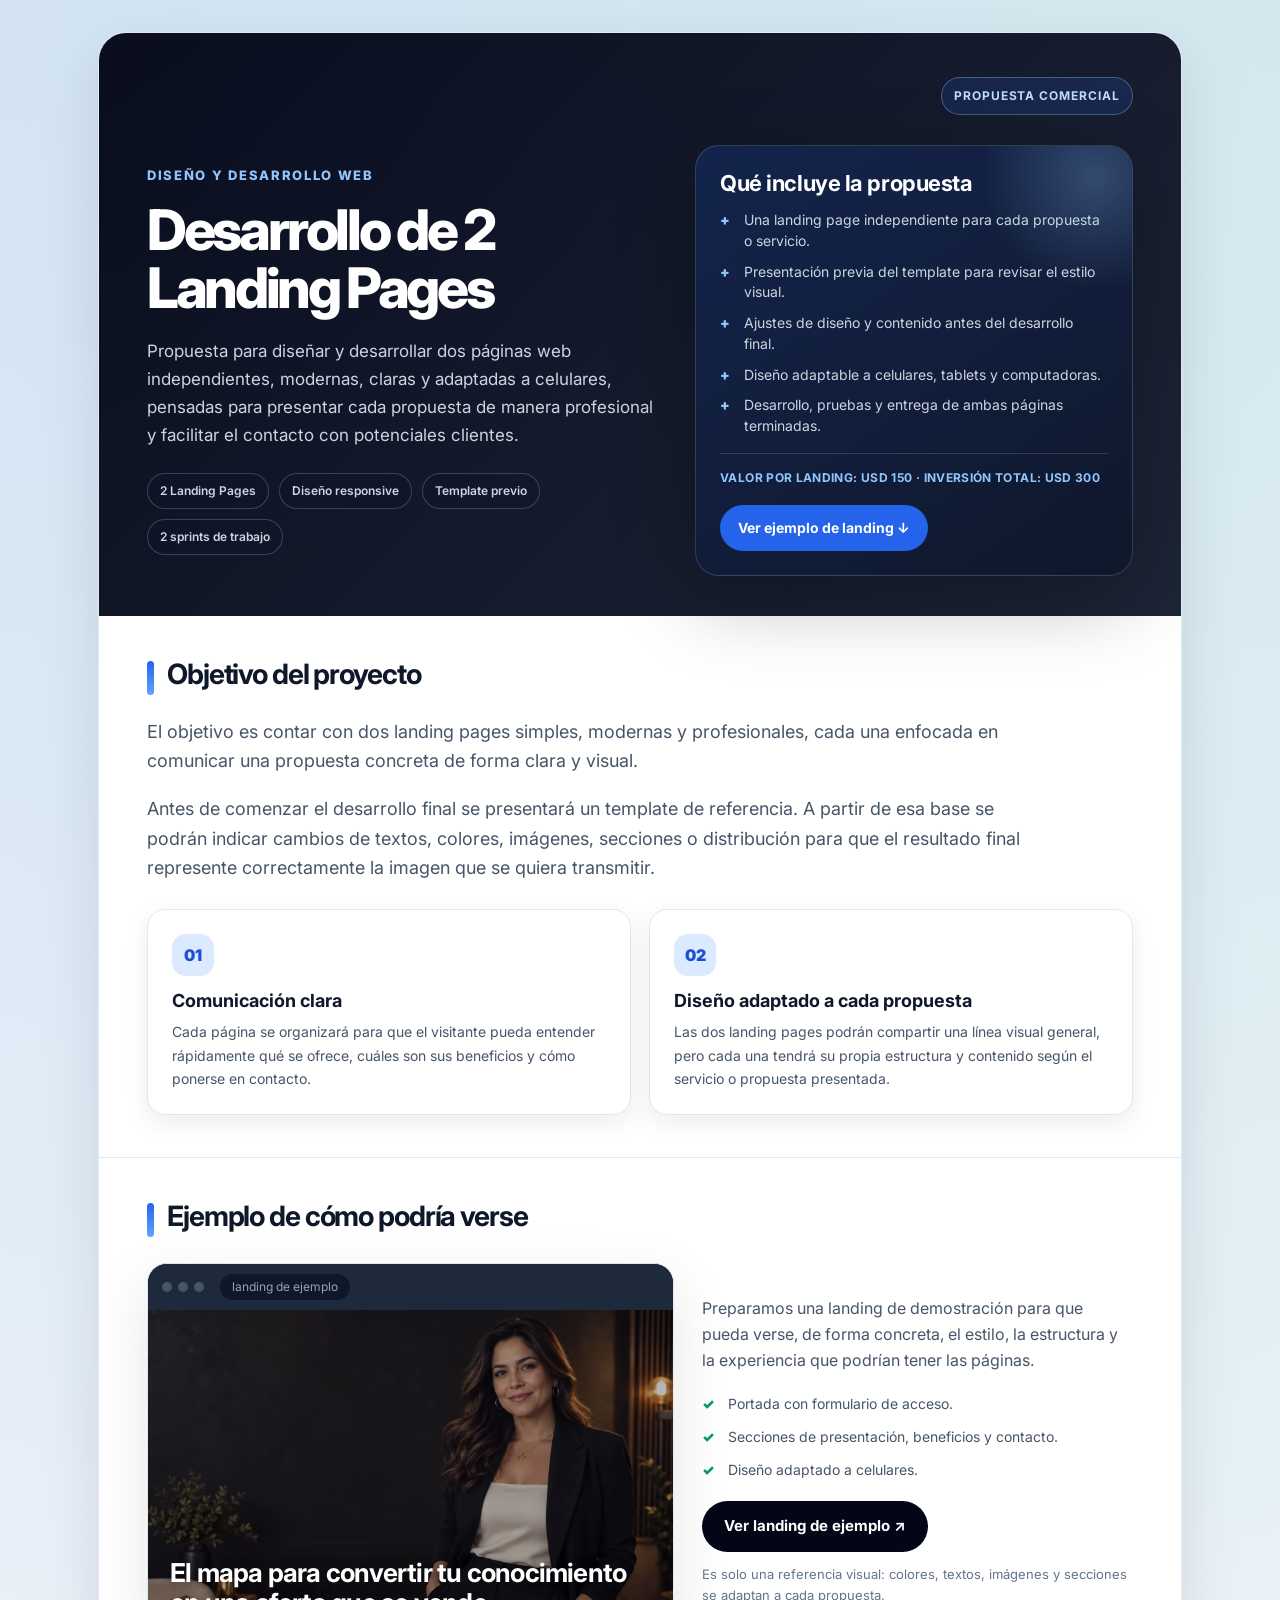
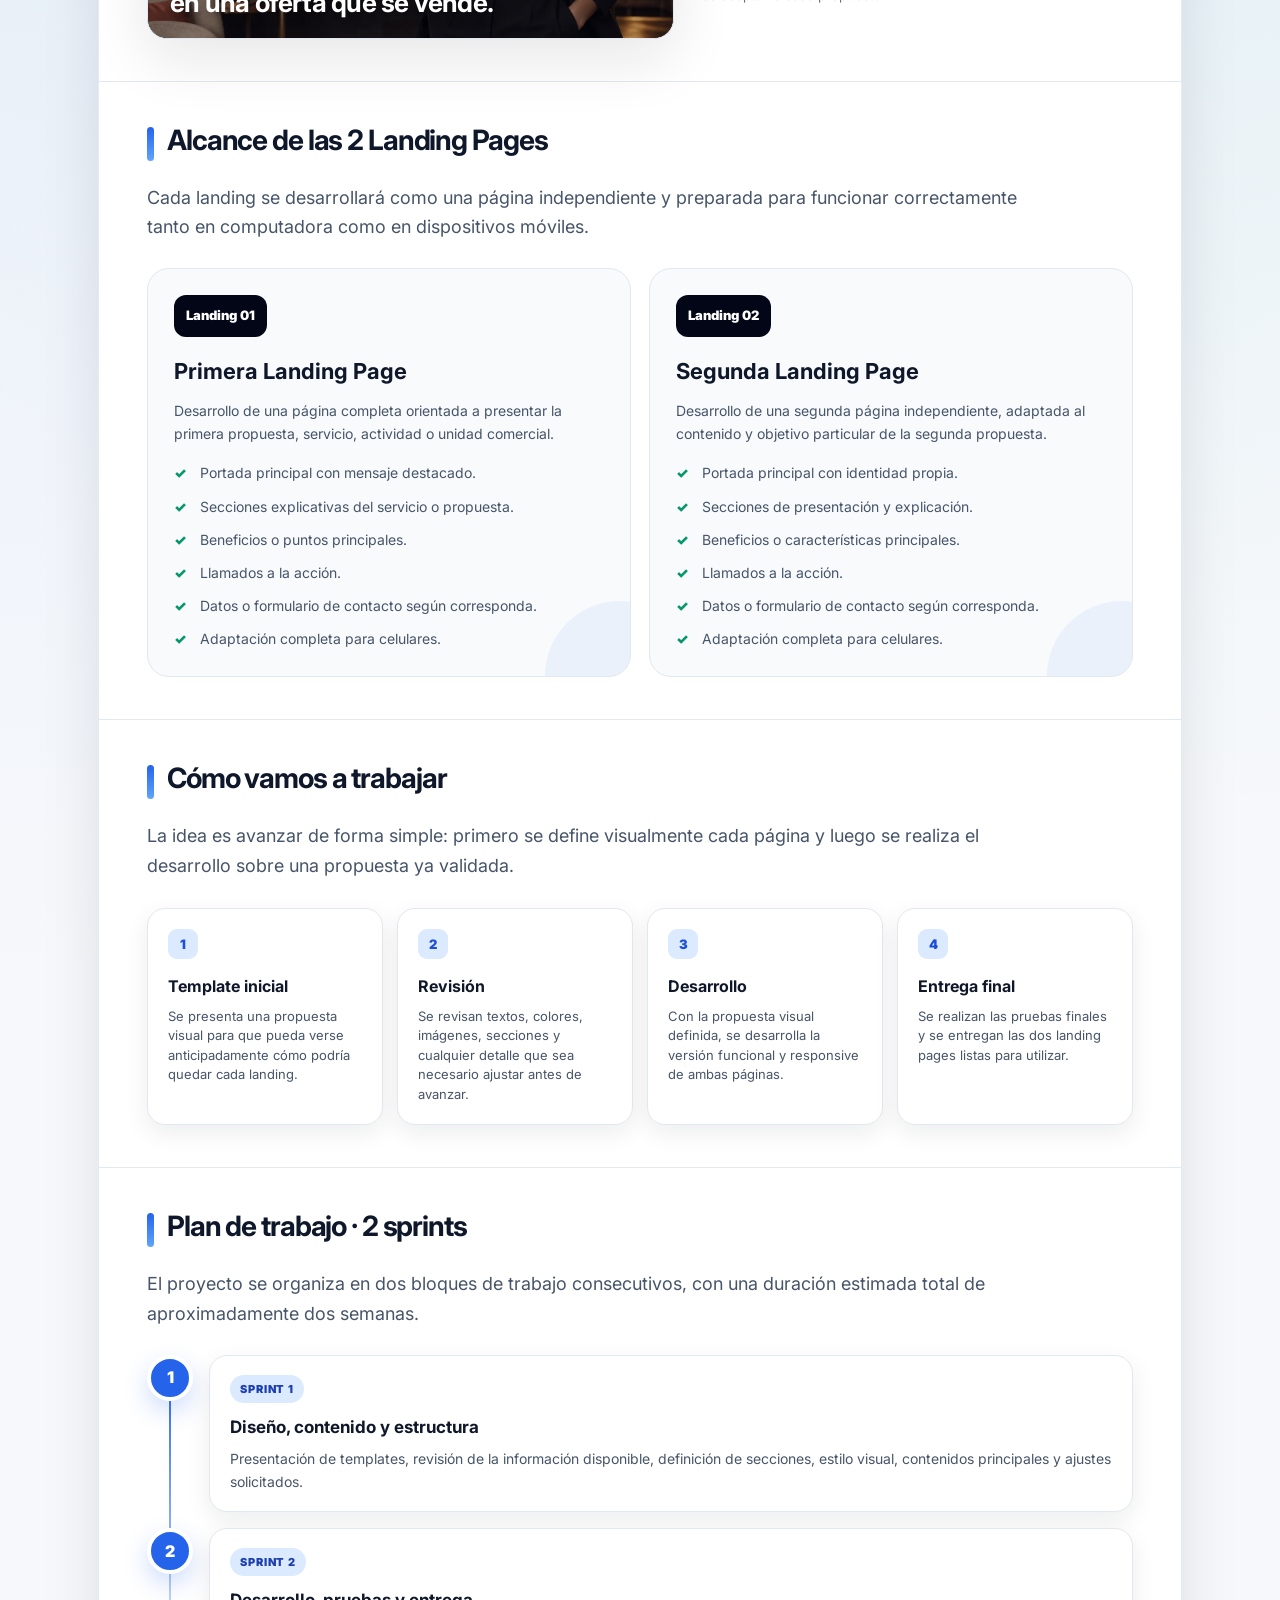
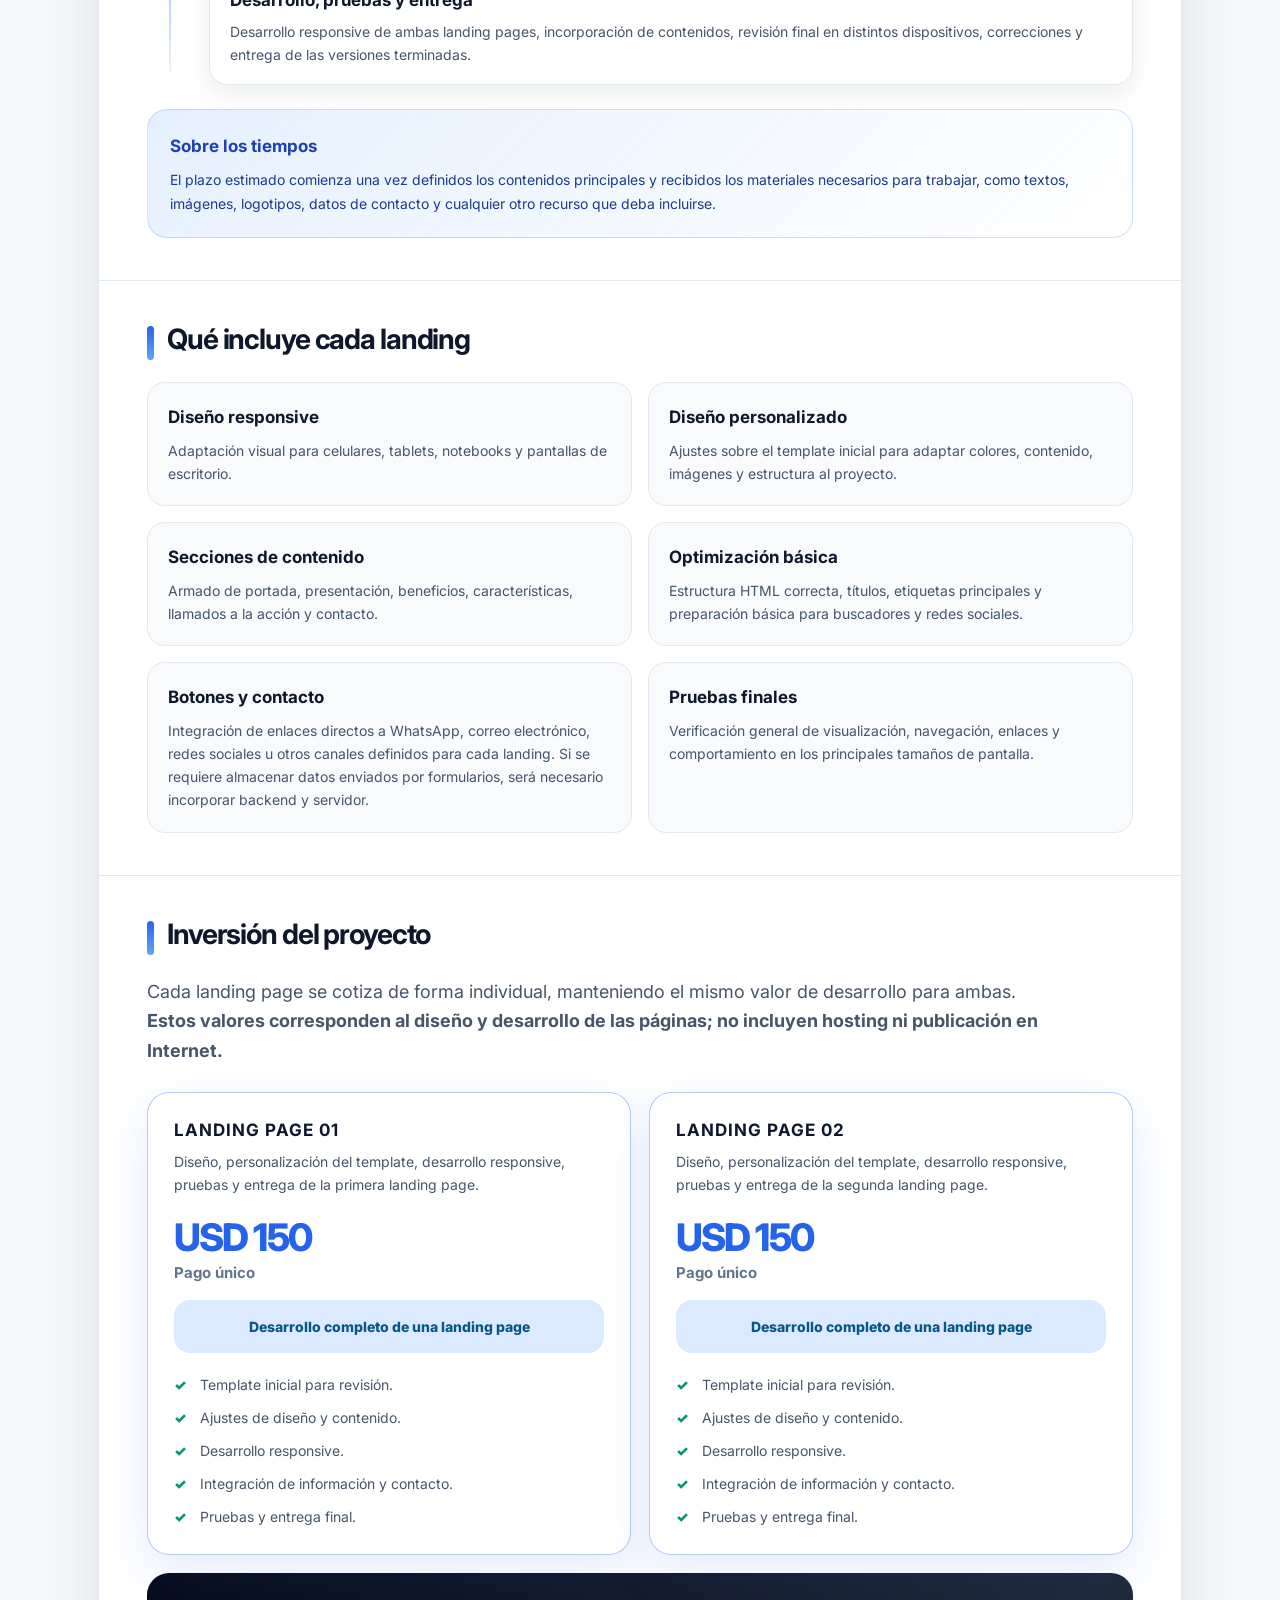
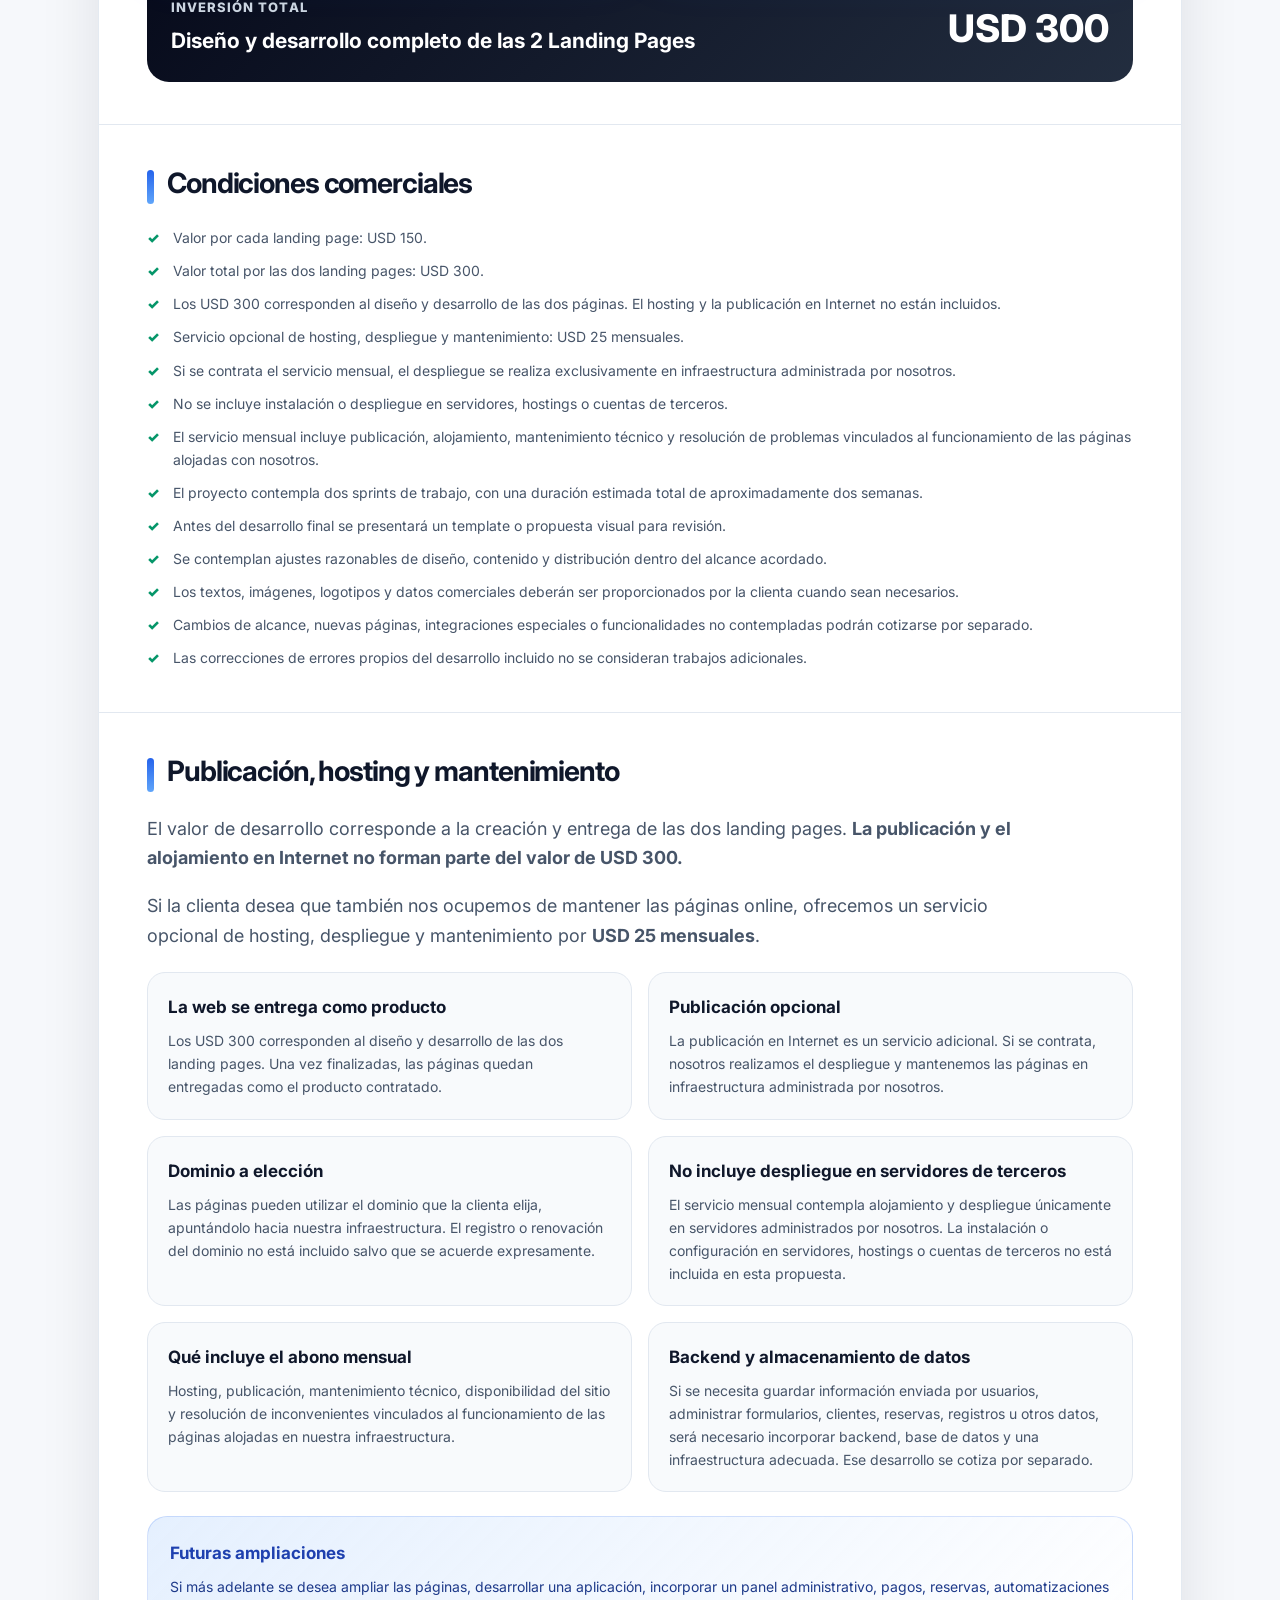
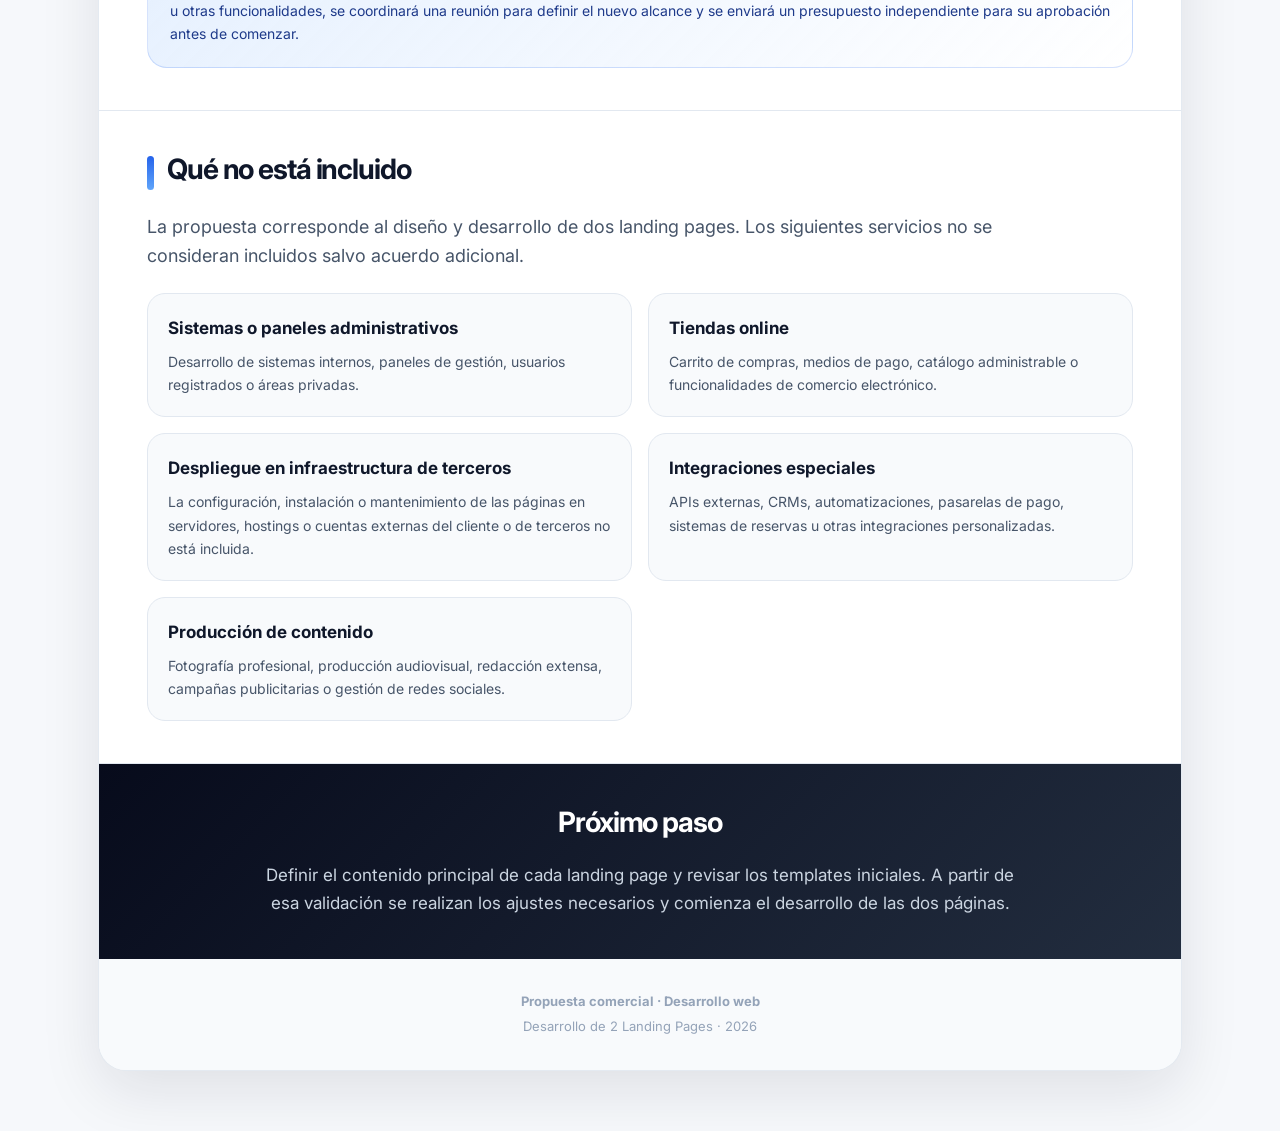
==== commit e22fe9b5: "First commit - Subida de landing page" ====
--- a/index.html
+++ b/index.html
@@ -1,76 +1,1449 @@
-<!doctype html>
+<!DOCTYPE html>
 <html lang="es">
 <head>
-  <meta charset="utf-8">
-  <meta name="viewport" content="width=device-width, initial-scale=1">
-  <meta name="description" content="Propuesta comercial de una landing page estratégica para Método Impulso.">
-  <meta name="theme-color" content="#161514">
-  <title>Método Impulso | Propuesta comercial</title>
-  <link rel="icon" type="image/svg+xml" href="data:image/svg+xml,%3Csvg xmlns='http://www.w3.org/2000/svg' viewBox='0 0 64 64'%3E%3Crect width='64' height='64' rx='16' fill='%23161514'/%3E%3Cpath d='M18 45V19h8v26zm13 0V27h8v18zm13 0V14h8v31z' fill='%23ee654d'/%3E%3C/svg%3E">
-  <link rel="stylesheet" href="styles.css">
+  <meta charset="UTF-8" />
+  <meta name="viewport" content="width=device-width, initial-scale=1.0" />
+  <title>Propuesta Comercial — Desarrollo de 2 Landing Pages</title>
+
+  <link rel="preconnect" href="https://fonts.googleapis.com">
+  <link rel="preconnect" href="https://fonts.gstatic.com" crossorigin>
+  <link href="https://fonts.googleapis.com/css2?family=Inter:wght@400;500;600;700;800&display=swap" rel="stylesheet">
+
+  <style>
+    :root {
+      --font: 'Inter', system-ui, -apple-system, BlinkMacSystemFont, 'Segoe UI', sans-serif;
+      --bg: #f6f8fb;
+      --surface: #ffffff;
+      --surface-soft: #f8fafc;
+      --ink: #0f172a;
+      --muted: #475569;
+      --subtle: #64748b;
+      --line: #e2e8f0;
+      --blue: #2563eb;
+      --blue-dark: #1d4ed8;
+      --blue-soft: #dbeafe;
+      --green: #059669;
+      --green-soft: #dcfce7;
+      --amber: #d97706;
+      --amber-soft: #fff7ed;
+      --dark: #020617;
+      --shadow: 0 20px 60px rgba(15, 23, 42, .10);
+      --shadow-soft: 0 8px 24px rgba(15, 23, 42, .08);
+      --radius: 18px;
+    }
+
+    * { box-sizing: border-box; }
+
+    html { scroll-behavior: smooth; }
+
+    body {
+      margin: 0;
+      font-family: var(--font);
+      background:
+        radial-gradient(circle at top left, rgba(37, 99, 235, .12), transparent 34%),
+        radial-gradient(circle at top right, rgba(16, 185, 129, .10), transparent 32%),
+        var(--bg);
+      color: var(--ink);
+      line-height: 1.65;
+    }
+
+    .page {
+      max-width: 1120px;
+      margin: 0 auto;
+      padding: 32px 18px 60px;
+    }
+
+    .paper {
+      background: var(--surface);
+      border: 1px solid rgba(226, 232, 240, .9);
+      box-shadow: var(--shadow);
+      border-radius: 28px;
+      overflow: hidden;
+    }
+
+    header.hero {
+      position: relative;
+      padding: 44px 48px 40px;
+      background:
+        linear-gradient(135deg, rgba(2, 6, 23, .97), rgba(15, 23, 42, .94)),
+        radial-gradient(circle at 20% 20%, rgba(37, 99, 235, .28), transparent 40%);
+      color: #fff;
+    }
+
+    .hero-top {
+      display: flex;
+      justify-content: flex-end;
+      align-items: center;
+      gap: 20px;
+      margin-bottom: 30px;
+    }
+
+    .proposal-badge {
+      display: inline-flex;
+      align-items: center;
+      gap: 8px;
+      padding: 8px 12px;
+      background: rgba(37, 99, 235, .16);
+      border: 1px solid rgba(147, 197, 253, .35);
+      color: #bfdbfe;
+      border-radius: 999px;
+      font-size: 12px;
+      font-weight: 700;
+      letter-spacing: .08em;
+      text-transform: uppercase;
+      white-space: nowrap;
+    }
+
+    .hero-grid {
+      display: grid;
+      grid-template-columns: 1.08fr .92fr;
+      gap: 34px;
+      align-items: stretch;
+    }
+
+    .hero-copy {
+      display: flex;
+      flex-direction: column;
+      justify-content: center;
+    }
+
+    .eyebrow {
+      display: inline-block;
+      color: #93c5fd;
+      font-size: 13px;
+      font-weight: 800;
+      letter-spacing: .13em;
+      text-transform: uppercase;
+      margin-bottom: 14px;
+    }
+
+    h1 {
+      margin: 0;
+      font-size: clamp(34px, 5vw, 56px);
+      line-height: 1.04;
+      letter-spacing: -0.06em;
+      font-weight: 800;
+    }
+
+    .hero-copy p {
+      color: #cbd5e1;
+      margin: 20px 0 0;
+      font-size: 17px;
+      max-width: 660px;
+    }
+
+    .hero-tags {
+      display: flex;
+      flex-wrap: wrap;
+      gap: 10px;
+      margin-top: 24px;
+    }
+
+    .hero-tag {
+      display: inline-flex;
+      align-items: center;
+      border-radius: 999px;
+      border: 1px solid rgba(148, 163, 184, .32);
+      background: rgba(15, 23, 42, .38);
+      color: #cbd5e1;
+      font-size: 12px;
+      font-weight: 600;
+      padding: 7px 12px;
+    }
+
+    .hero-panel {
+      position: relative;
+      background:
+        linear-gradient(145deg, rgba(37, 99, 235, .18), rgba(15, 23, 42, .80)),
+        rgba(15, 23, 42, .82);
+      border: 1px solid rgba(148, 163, 184, .26);
+      border-radius: 24px;
+      padding: 24px;
+      box-shadow: 0 24px 80px rgba(0,0,0,.28);
+      overflow: hidden;
+    }
+
+    .hero-panel::after {
+      content: '';
+      position: absolute;
+      width: 230px;
+      height: 230px;
+      right: -78px;
+      top: -84px;
+      border-radius: 50%;
+      background: radial-gradient(circle, rgba(147, 197, 253, .26), transparent 70%);
+      pointer-events: none;
+    }
+
+    .hero-panel h3 {
+      margin: 0 0 14px;
+      font-size: 22px;
+      line-height: 1.2;
+      letter-spacing: -.02em;
+      color: #fff;
+    }
+
+    .hero-list {
+      margin: 0;
+      padding: 0;
+      list-style: none;
+      display: grid;
+      gap: 10px;
+    }
+
+    .hero-list li {
+      position: relative;
+      padding-left: 24px;
+      color: #cbd5e1;
+      font-size: 14px;
+      line-height: 1.48;
+    }
+
+    .hero-list li::before {
+      content: '+';
+      position: absolute;
+      left: 0;
+      top: 0;
+      color: #93c5fd;
+      font-weight: 900;
+    }
+
+    .hero-note {
+      margin: 16px 0 0;
+      padding-top: 14px;
+      border-top: 1px solid rgba(148, 163, 184, .26);
+      color: #93c5fd;
+      font-size: 12px;
+      letter-spacing: .03em;
+      text-transform: uppercase;
+      font-weight: 700;
+    }
+
+    .hero-cta {
+      display: inline-flex;
+      align-items: center;
+      gap: 8px;
+      margin-top: 18px;
+      padding: 11px 18px;
+      border-radius: 999px;
+      background: var(--blue);
+      color: #fff;
+      font-size: 14px;
+      font-weight: 700;
+      text-decoration: none;
+      position: relative;
+      z-index: 1;
+      transition: background .2s ease;
+    }
+
+    .hero-cta:hover { background: var(--blue-dark); }
+
+    .demo {
+      display: grid;
+      grid-template-columns: 1.1fr .9fr;
+      gap: 28px;
+      align-items: center;
+      margin-top: 26px;
+    }
+
+    .demo-preview {
+      display: block;
+      border-radius: 20px;
+      overflow: hidden;
+      border: 1px solid var(--line);
+      box-shadow: var(--shadow);
+      background: var(--dark);
+      text-decoration: none;
+      transition: transform .25s ease, box-shadow .25s ease;
+    }
+
+    .demo-preview:hover {
+      transform: translateY(-3px);
+      box-shadow: 0 26px 70px rgba(15, 23, 42, .18);
+    }
+
+    .demo-bar {
+      display: flex;
+      align-items: center;
+      gap: 6px;
+      padding: 10px 14px;
+      background: #1e293b;
+    }
+
+    .demo-bar i {
+      width: 10px;
+      height: 10px;
+      border-radius: 50%;
+      background: #475569;
+    }
+
+    .demo-bar span {
+      margin-left: 10px;
+      padding: 3px 12px;
+      border-radius: 999px;
+      background: #0f172a;
+      color: #94a3b8;
+      font-size: 12px;
+    }
+
+    .demo-screen {
+      position: relative;
+      aspect-ratio: 16 / 10;
+    }
+
+    .demo-screen img {
+      width: 100%;
+      height: 100%;
+      object-fit: cover;
+      display: block;
+      opacity: .72;
+    }
+
+    .demo-screen strong {
+      position: absolute;
+      left: 22px;
+      right: 22px;
+      bottom: 20px;
+      color: #fff;
+      font-size: clamp(18px, 2.4vw, 26px);
+      line-height: 1.15;
+      letter-spacing: -.03em;
+      text-shadow: 0 2px 14px rgba(0,0,0,.5);
+    }
+
+    .demo-copy .lead { font-size: 16px; }
+
+    .demo-button {
+      display: inline-flex;
+      align-items: center;
+      gap: 8px;
+      margin-top: 20px;
+      padding: 13px 22px;
+      border-radius: 999px;
+      background: var(--dark);
+      color: #fff;
+      font-weight: 700;
+      font-size: 15px;
+      text-decoration: none;
+      transition: background .2s ease;
+    }
+
+    .demo-button:hover { background: var(--blue); }
+
+    .demo-note {
+      margin: 12px 0 0;
+      color: var(--subtle);
+      font-size: 13px;
+    }
+
+    section {
+      padding: 42px 48px;
+      border-bottom: 1px solid var(--line);
+    }
+
+    section:last-child { border-bottom: 0; }
+
+    .section-title {
+      display: flex;
+      gap: 13px;
+      align-items: flex-start;
+      margin-bottom: 22px;
+    }
+
+    .section-title::before {
+      content: '';
+      width: 7px;
+      height: 34px;
+      background: linear-gradient(180deg, var(--blue), #60a5fa);
+      border-radius: 999px;
+      flex: 0 0 auto;
+      margin-top: 3px;
+    }
+
+    h2 {
+      margin: 0;
+      font-size: 28px;
+      line-height: 1.18;
+      letter-spacing: -0.04em;
+      color: var(--ink);
+    }
+
+    .lead {
+      font-size: 18px;
+      color: var(--muted);
+      max-width: 900px;
+      margin: 0 0 18px;
+    }
+
+    .cards {
+      display: grid;
+      grid-template-columns: repeat(2, 1fr);
+      gap: 18px;
+      margin-top: 26px;
+    }
+
+    .card {
+      background: var(--surface);
+      border: 1px solid var(--line);
+      border-radius: var(--radius);
+      padding: 24px;
+      box-shadow: var(--shadow-soft);
+    }
+
+    .icon {
+      width: 42px;
+      height: 42px;
+      border-radius: 14px;
+      background: var(--blue-soft);
+      color: var(--blue-dark);
+      display: grid;
+      place-items: center;
+      font-weight: 900;
+      margin-bottom: 14px;
+    }
+
+    .card h3 {
+      margin: 0 0 8px;
+      font-size: 18px;
+      line-height: 1.25;
+      color: var(--ink);
+    }
+
+    .card p {
+      margin: 0;
+      color: var(--muted);
+      font-size: 14px;
+    }
+
+    .page-cards {
+      display: grid;
+      grid-template-columns: 1fr 1fr;
+      gap: 18px;
+      margin-top: 26px;
+    }
+
+    .page-card {
+      border: 1px solid var(--line);
+      background: var(--surface-soft);
+      border-radius: 22px;
+      padding: 26px;
+      position: relative;
+      overflow: hidden;
+    }
+
+    .page-card::after {
+      content: '';
+      position: absolute;
+      width: 150px;
+      height: 150px;
+      right: -65px;
+      bottom: -75px;
+      border-radius: 50%;
+      background: rgba(37, 99, 235, .06);
+    }
+
+    .page-number {
+      display: inline-flex;
+      align-items: center;
+      justify-content: center;
+      min-width: 42px;
+      height: 42px;
+      border-radius: 12px;
+      padding: 0 12px;
+      background: var(--dark);
+      color: #fff;
+      font-size: 13px;
+      font-weight: 900;
+      margin-bottom: 16px;
+    }
+
+    .page-card h3 {
+      margin: 0 0 10px;
+      font-size: 22px;
+    }
+
+    .page-card p {
+      margin: 0 0 16px;
+      color: var(--muted);
+      font-size: 14px;
+    }
+
+    .check-list {
+      margin: 0;
+      padding: 0;
+      list-style: none;
+      display: grid;
+      gap: 10px;
+    }
+
+    .check-list li {
+      position: relative;
+      padding-left: 26px;
+      color: var(--muted);
+      font-size: 14px;
+    }
+
+    .check-list li::before {
+      content: '✓';
+      position: absolute;
+      left: 0;
+      top: 0;
+      color: var(--green);
+      font-weight: 900;
+    }
+
+    .process {
+      display: grid;
+      grid-template-columns: repeat(4, 1fr);
+      gap: 14px;
+      margin-top: 28px;
+    }
+
+    .process-step {
+      min-height: 176px;
+      padding: 20px;
+      border: 1px solid var(--line);
+      border-radius: 18px;
+      background: #fff;
+      box-shadow: var(--shadow-soft);
+    }
+
+    .process-step .num {
+      width: 30px;
+      height: 30px;
+      border-radius: 9px;
+      background: var(--blue-soft);
+      color: var(--blue-dark);
+      display: grid;
+      place-items: center;
+      font-size: 13px;
+      font-weight: 900;
+      margin-bottom: 14px;
+    }
+
+    .process-step h3 {
+      margin: 0 0 7px;
+      font-size: 16px;
+    }
+
+    .process-step p {
+      margin: 0;
+      color: var(--muted);
+      font-size: 13px;
+      line-height: 1.5;
+    }
+
+    .timeline {
+      position: relative;
+      display: grid;
+      gap: 16px;
+      margin-top: 26px;
+    }
+
+    .timeline::before {
+      content: '';
+      position: absolute;
+      left: 22px;
+      top: 12px;
+      bottom: 12px;
+      width: 2px;
+      background: linear-gradient(180deg, var(--blue), rgba(37, 99, 235, .08));
+    }
+
+    .timeline-item {
+      position: relative;
+      display: grid;
+      grid-template-columns: 46px 1fr;
+      gap: 16px;
+      align-items: start;
+    }
+
+    .timeline-dot {
+      position: relative;
+      z-index: 1;
+      width: 46px;
+      height: 46px;
+      border-radius: 999px;
+      display: grid;
+      place-items: center;
+      background: var(--blue);
+      color: #fff;
+      font-weight: 900;
+      box-shadow: 0 10px 25px rgba(37, 99, 235, .22);
+      border: 4px solid #fff;
+    }
+
+    .timeline-card {
+      border: 1px solid var(--line);
+      border-radius: 18px;
+      background: #fff;
+      padding: 18px 20px;
+      box-shadow: var(--shadow-soft);
+    }
+
+    .timeline-card h3 {
+      margin: 0 0 6px;
+      font-size: 17px;
+    }
+
+    .timeline-card p {
+      margin: 0;
+      color: var(--muted);
+      font-size: 14px;
+    }
+
+    .timeline-card .tag {
+      display: inline-flex;
+      margin-bottom: 10px;
+      padding: 5px 10px;
+      border-radius: 999px;
+      background: var(--blue-soft);
+      color: #1e40af;
+      font-size: 11px;
+      font-weight: 900;
+      letter-spacing: .08em;
+      text-transform: uppercase;
+    }
+
+    .investment {
+      display: grid;
+      grid-template-columns: 1fr 1fr;
+      gap: 18px;
+      margin-top: 26px;
+    }
+
+    .price-card {
+      border: 1px solid var(--line);
+      border-radius: 22px;
+      padding: 26px;
+      background: #fff;
+      box-shadow: var(--shadow-soft);
+    }
+
+    .price-card.primary {
+      border-color: rgba(37, 99, 235, .34);
+      box-shadow: 0 18px 50px rgba(37, 99, 235, .12);
+    }
+
+    .price-card h3 {
+      margin: 0 0 8px;
+      text-transform: uppercase;
+      letter-spacing: .06em;
+      font-size: 17px;
+      line-height: 1.35;
+    }
+
+    .price-card .subtitle {
+      color: var(--muted);
+      font-size: 14px;
+      min-height: 48px;
+      margin: 0 0 20px;
+    }
+
+    .price {
+      font-size: 38px;
+      line-height: 1;
+      font-weight: 800;
+      color: var(--blue);
+      letter-spacing: -0.05em;
+      margin: 18px 0 6px;
+    }
+
+    .price small {
+      display: block;
+      color: var(--subtle);
+      font-size: 15px;
+      letter-spacing: 0;
+      margin-top: 9px;
+      font-weight: 700;
+    }
+
+    .setup {
+      margin: 20px 0;
+      padding: 15px;
+      border-radius: 16px;
+      background: var(--blue-soft);
+      color: #075985;
+      text-align: center;
+      font-weight: 800;
+      font-size: 14px;
+    }
+
+    .total-box {
+      margin-top: 18px;
+      padding: 24px;
+      border-radius: 22px;
+      background:
+        linear-gradient(135deg, rgba(2,6,23,.98), rgba(30,41,59,.98));
+      color: #fff;
+      display: flex;
+      justify-content: space-between;
+      gap: 24px;
+      align-items: center;
+    }
+
+    .total-box span {
+      color: #cbd5e1;
+      display: block;
+      font-size: 13px;
+      text-transform: uppercase;
+      font-weight: 800;
+      letter-spacing: .08em;
+      margin-bottom: 5px;
+    }
+
+    .total-box strong {
+      font-size: 21px;
+    }
+
+    .total-price {
+      font-size: 38px;
+      line-height: 1;
+      font-weight: 800;
+      white-space: nowrap;
+    }
+
+    .notice {
+      margin-top: 24px;
+      border-radius: 20px;
+      padding: 22px;
+      border: 1px solid rgba(37, 99, 235, .18);
+      background: linear-gradient(135deg, rgba(219, 234, 254, .72), rgba(255,255,255,.9));
+      color: #1e3a8a;
+    }
+
+    .notice h3 {
+      margin: 0 0 8px;
+      color: #1e40af;
+      font-size: 17px;
+    }
+
+    .notice p {
+      margin: 0;
+      color: #1e3a8a;
+      font-size: 14px;
+    }
+
+    .future {
+      display: grid;
+      grid-template-columns: repeat(2, 1fr);
+      gap: 16px;
+      margin-top: 22px;
+    }
+
+    .future-box {
+      padding: 20px;
+      border-radius: 18px;
+      background: var(--surface-soft);
+      border: 1px solid var(--line);
+    }
+
+    .future-box h3 {
+      margin: 0 0 8px;
+      font-size: 17px;
+    }
+
+    .future-box p {
+      margin: 0;
+      color: var(--muted);
+      font-size: 14px;
+    }
+
+    .closing {
+      text-align: center;
+      background:
+        linear-gradient(135deg, rgba(2, 6, 23, .98), rgba(30, 41, 59, .98));
+      color: #fff;
+    }
+
+    .closing h2 { color: #fff; }
+
+    .closing .section-title {
+      justify-content: center;
+    }
+
+    .closing .section-title::before {
+      display: none;
+    }
+
+    .closing p {
+      color: #cbd5e1;
+      max-width: 760px;
+      margin: 0 auto;
+      font-size: 17px;
+    }
+
+    footer {
+      padding: 28px 48px;
+      text-align: center;
+      color: #94a3b8;
+      font-size: 13px;
+      background: #f8fafc;
+    }
+
+    footer p {
+      margin: 4px 0;
+    }
+
+    @media (max-width: 960px) {
+      .hero-grid,
+      .cards,
+      .demo,
+      .page-cards,
+      .investment {
+        grid-template-columns: 1fr;
+      }
+
+      .process {
+        grid-template-columns: 1fr 1fr;
+      }
+    }
+
+    @media (max-width: 640px) {
+      .page { padding: 14px; }
+
+      header.hero,
+      section,
+      footer {
+        padding-left: 22px;
+        padding-right: 22px;
+      }
+
+      .hero-top {
+        justify-content: flex-start;
+        margin-bottom: 22px;
+      }
+
+      .process,
+      .future {
+        grid-template-columns: 1fr;
+      }
+
+      h2 { font-size: 24px; }
+
+      .price { font-size: 32px; }
+
+      .total-box {
+        flex-direction: column;
+        align-items: flex-start;
+      }
+
+      .total-price { font-size: 34px; }
+    }
+
+    @media print {
+      body {
+        background: #fff;
+      }
+
+      .page {
+        max-width: none;
+        padding: 0;
+      }
+
+      .paper {
+        box-shadow: none;
+        border: 0;
+        border-radius: 0;
+      }
+
+      section,
+      .card,
+      .page-card,
+      .price-card,
+      .timeline-card,
+      .process-step {
+        break-inside: avoid;
+      }
+    }
+  </style>
 </head>
-<body class="proposal-page">
-  <header class="proposal-nav">
-    <a class="brand" href="index.html" aria-label="Impulso, inicio"><span class="brand-mark">I.</span> IMPULSO</a>
-    <a class="button button--small" href="ejemplo.html">Ver demo <span aria-hidden="true">↗</span></a>
-  </header>
-
-  <main>
-    <section class="proposal-hero" aria-labelledby="proposal-title">
-      <div class="proposal-hero__content">
-        <p class="eyebrow">Propuesta comercial · Landing page</p>
-        <h1 id="proposal-title">Una presencia digital que convierte <em>claridad en acción.</em></h1>
-        <p class="proposal-hero__lead">Una landing estratégica para presentar tu método, construir confianza y llevar a las personas correctas hacia su próximo paso.</p>
-        <div class="proposal-hero__actions">
-          <a class="button button--primary button--large" href="ejemplo.html">Explorar la demo <span aria-hidden="true">↗</span></a>
-          <a class="text-link" href="#alcance">Ver el alcance <span aria-hidden="true">↓</span></a>
+
+<body>
+  <div class="page">
+    <div class="paper">
+
+      <header class="hero">
+        <div class="hero-top">
+          <div class="proposal-badge">Propuesta comercial</div>
         </div>
-      </div>
-      <div class="proposal-hero__visual" aria-hidden="true">
-        <img src="assets/mentora.webp" alt="" fetchpriority="high">
-        <div class="proposal-hero__visual-caption">Estrategia · Diseño · Conversión</div>
-      </div>
-    </section>
-
-    <section class="proposal-section" id="alcance" aria-labelledby="scope-title">
-      <div class="section-label"><span>01</span> El alcance</div>
-      <div class="proposal-intro">
-        <h2 id="scope-title">Una página con una tarea clara: <em>hacer avanzar.</em></h2>
-        <p>La propuesta combina narrativa, diseño editorial y una experiencia responsive para que el valor de tu oferta se entienda antes de pedir una decisión.</p>
-      </div>
-      <div class="scope-grid">
-        <article><span>01</span><h3>Mensaje estratégico</h3><p>Jerarquía de contenidos orientada a comunicar problema, transformación y propuesta de valor.</p></article>
-        <article><span>02</span><h3>Diseño con intención</h3><p>Una identidad visual memorable, consistente y preparada para representar una oferta premium.</p></article>
-        <article><span>03</span><h3>Conversión medible</h3><p>Llamadas a la acción, formularios y puntos de contacto listos para conectarse con tus herramientas.</p></article>
-      </div>
-    </section>
-
-    <section class="proposal-band" aria-labelledby="process-title">
-      <p class="eyebrow eyebrow--light">Cómo se construye</p>
-      <h2 id="process-title">Del posicionamiento<br><em>a una experiencia que vende.</em></h2>
-      <ol class="process-list">
-        <li><span>01</span><strong>Descubrir</strong><p>Objetivos, audiencia y diferencial.</p></li>
-        <li><span>02</span><strong>Ordenar</strong><p>Mensaje, estructura y recorrido.</p></li>
-        <li><span>03</span><strong>Activar</strong><p>Diseño, desarrollo y publicación.</p></li>
-      </ol>
-    </section>
-
-    <section class="proposal-section proposal-next" aria-labelledby="next-title">
-      <div>
-        <p class="eyebrow">Siguiente paso</p>
-        <h2 id="next-title">La demo ya tiene el escenario.<br><em>Ahora podemos hacerlo tuyo.</em></h2>
-      </div>
-      <div>
-        <p>Revisá la experiencia completa y usemos sus decisiones como punto de partida para adaptar contenido, identidad y conversión a tu negocio.</p>
-        <a class="button" href="ejemplo.html">Abrir la demo <span aria-hidden="true">↗</span></a>
-      </div>
-    </section>
-  </main>
-
-  <footer class="footer proposal-footer">
-    <a class="brand" href="index.html"><span class="brand-mark">I.</span> IMPULSO</a>
-    <p>Propuesta comercial de landing page. Contenido e identidad visual ilustrativos.</p>
-    <div><a href="ejemplo.html">Demo</a><a href="#alcance">Alcance</a></div>
-  </footer>
+
+        <div class="hero-grid">
+          <div class="hero-copy">
+            <span class="eyebrow">Diseño y desarrollo web</span>
+            <h1>Desarrollo de 2 Landing Pages</h1>
+
+            <p>
+              Propuesta para diseñar y desarrollar dos páginas web independientes,
+              modernas, claras y adaptadas a celulares, pensadas para presentar cada
+              propuesta de manera profesional y facilitar el contacto con potenciales clientes.
+            </p>
+
+            <div class="hero-tags">
+              <span class="hero-tag">2 Landing Pages</span>
+              <span class="hero-tag">Diseño responsive</span>
+              <span class="hero-tag">Template previo</span>
+              <span class="hero-tag">2 sprints de trabajo</span>
+            </div>
+          </div>
+
+          <aside class="hero-panel">
+            <h3>Qué incluye la propuesta</h3>
+            <ul class="hero-list">
+              <li>Una landing page independiente para cada propuesta o servicio.</li>
+              <li>Presentación previa del template para revisar el estilo visual.</li>
+              <li>Ajustes de diseño y contenido antes del desarrollo final.</li>
+              <li>Diseño adaptable a celulares, tablets y computadoras.</li>
+              <li>Desarrollo, pruebas y entrega de ambas páginas terminadas.</li>
+            </ul>
+
+            <p class="hero-note">
+              Valor por landing: USD 150 · Inversión total: USD 300
+            </p>
+
+            <a class="hero-cta" href="#ejemplo">Ver ejemplo de landing ↓</a>
+          </aside>
+        </div>
+      </header>
+
+      <main>
+
+        <section>
+          <div class="section-title">
+            <h2>Objetivo del proyecto</h2>
+          </div>
+
+          <p class="lead">
+            El objetivo es contar con dos landing pages simples, modernas y profesionales,
+            cada una enfocada en comunicar una propuesta concreta de forma clara y visual.
+          </p>
+
+          <p class="lead">
+            Antes de comenzar el desarrollo final se presentará un template de referencia.
+            A partir de esa base se podrán indicar cambios de textos, colores, imágenes,
+            secciones o distribución para que el resultado final represente correctamente
+            la imagen que se quiera transmitir.
+          </p>
+
+          <div class="cards">
+            <div class="card">
+              <div class="icon">01</div>
+              <h3>Comunicación clara</h3>
+              <p>
+                Cada página se organizará para que el visitante pueda entender rápidamente
+                qué se ofrece, cuáles son sus beneficios y cómo ponerse en contacto.
+              </p>
+            </div>
+
+            <div class="card">
+              <div class="icon">02</div>
+              <h3>Diseño adaptado a cada propuesta</h3>
+              <p>
+                Las dos landing pages podrán compartir una línea visual general, pero cada una
+                tendrá su propia estructura y contenido según el servicio o propuesta presentada.
+              </p>
+            </div>
+          </div>
+        </section>
+
+        <section id="ejemplo">
+          <div class="section-title">
+            <h2>Ejemplo de cómo podría verse</h2>
+          </div>
+
+          <div class="demo">
+            <a class="demo-preview" href="ejemplo.html" target="_blank" rel="noopener">
+              <div class="demo-bar">
+                <i></i><i></i><i></i>
+                <span>landing de ejemplo</span>
+              </div>
+              <div class="demo-screen">
+                <img src="assets/mentora.webp" alt="Vista previa de la landing de ejemplo" loading="lazy">
+                <strong>El mapa para convertir tu conocimiento en una oferta que se vende.</strong>
+              </div>
+            </a>
+
+            <div class="demo-copy">
+              <p class="lead">
+                Preparamos una landing de demostración para que pueda verse, de forma concreta,
+                el estilo, la estructura y la experiencia que podrían tener las páginas.
+              </p>
+              <ul class="check-list">
+                <li>Portada con formulario de acceso.</li>
+                <li>Secciones de presentación, beneficios y contacto.</li>
+                <li>Diseño adaptado a celulares.</li>
+              </ul>
+
+              <a class="demo-button" href="ejemplo.html" target="_blank" rel="noopener">
+                Ver landing de ejemplo ↗
+              </a>
+              <p class="demo-note">
+                Es solo una referencia visual: colores, textos, imágenes y secciones
+                se adaptan a cada propuesta.
+              </p>
+            </div>
+          </div>
+        </section>
+
+        <section>
+          <div class="section-title">
+            <h2>Alcance de las 2 Landing Pages</h2>
+          </div>
+
+          <p class="lead">
+            Cada landing se desarrollará como una página independiente y preparada para
+            funcionar correctamente tanto en computadora como en dispositivos móviles.
+          </p>
+
+          <div class="page-cards">
+
+            <div class="page-card">
+              <div class="page-number">Landing 01</div>
+              <h3>Primera Landing Page</h3>
+              <p>
+                Desarrollo de una página completa orientada a presentar la primera propuesta,
+                servicio, actividad o unidad comercial.
+              </p>
+
+              <ul class="check-list">
+                <li>Portada principal con mensaje destacado.</li>
+                <li>Secciones explicativas del servicio o propuesta.</li>
+                <li>Beneficios o puntos principales.</li>
+                <li>Llamados a la acción.</li>
+                <li>Datos o formulario de contacto según corresponda.</li>
+                <li>Adaptación completa para celulares.</li>
+              </ul>
+            </div>
+
+            <div class="page-card">
+              <div class="page-number">Landing 02</div>
+              <h3>Segunda Landing Page</h3>
+              <p>
+                Desarrollo de una segunda página independiente, adaptada al contenido y objetivo
+                particular de la segunda propuesta.
+              </p>
+
+              <ul class="check-list">
+                <li>Portada principal con identidad propia.</li>
+                <li>Secciones de presentación y explicación.</li>
+                <li>Beneficios o características principales.</li>
+                <li>Llamados a la acción.</li>
+                <li>Datos o formulario de contacto según corresponda.</li>
+                <li>Adaptación completa para celulares.</li>
+              </ul>
+            </div>
+
+          </div>
+        </section>
+
+        <section>
+          <div class="section-title">
+            <h2>Cómo vamos a trabajar</h2>
+          </div>
+
+          <p class="lead">
+            La idea es avanzar de forma simple: primero se define visualmente cada página
+            y luego se realiza el desarrollo sobre una propuesta ya validada.
+          </p>
+
+          <div class="process">
+
+            <div class="process-step">
+              <div class="num">1</div>
+              <h3>Template inicial</h3>
+              <p>
+                Se presenta una propuesta visual para que pueda verse anticipadamente
+                cómo podría quedar cada landing.
+              </p>
+            </div>
+
+            <div class="process-step">
+              <div class="num">2</div>
+              <h3>Revisión</h3>
+              <p>
+                Se revisan textos, colores, imágenes, secciones y cualquier detalle que
+                sea necesario ajustar antes de avanzar.
+              </p>
+            </div>
+
+            <div class="process-step">
+              <div class="num">3</div>
+              <h3>Desarrollo</h3>
+              <p>
+                Con la propuesta visual definida, se desarrolla la versión funcional
+                y responsive de ambas páginas.
+              </p>
+            </div>
+
+            <div class="process-step">
+              <div class="num">4</div>
+              <h3>Entrega final</h3>
+              <p>
+                Se realizan las pruebas finales y se entregan las dos landing pages
+                listas para utilizar.
+              </p>
+            </div>
+
+          </div>
+        </section>
+
+        <section>
+          <div class="section-title">
+            <h2>Plan de trabajo · 2 sprints</h2>
+          </div>
+
+          <p class="lead">
+            El proyecto se organiza en dos bloques de trabajo consecutivos, con una duración
+            estimada total de aproximadamente dos semanas.
+          </p>
+
+          <div class="timeline">
+
+            <div class="timeline-item">
+              <div class="timeline-dot">1</div>
+              <div class="timeline-card">
+                <span class="tag">Sprint 1</span>
+                <h3>Diseño, contenido y estructura</h3>
+                <p>
+                  Presentación de templates, revisión de la información disponible,
+                  definición de secciones, estilo visual, contenidos principales y ajustes solicitados.
+                </p>
+              </div>
+            </div>
+
+            <div class="timeline-item">
+              <div class="timeline-dot">2</div>
+              <div class="timeline-card">
+                <span class="tag">Sprint 2</span>
+                <h3>Desarrollo, pruebas y entrega</h3>
+                <p>
+                  Desarrollo responsive de ambas landing pages, incorporación de contenidos,
+                  revisión final en distintos dispositivos, correcciones y entrega de las versiones terminadas.
+                </p>
+              </div>
+            </div>
+
+          </div>
+
+          <div class="notice">
+            <h3>Sobre los tiempos</h3>
+            <p>
+              El plazo estimado comienza una vez definidos los contenidos principales y
+              recibidos los materiales necesarios para trabajar, como textos, imágenes,
+              logotipos, datos de contacto y cualquier otro recurso que deba incluirse.
+            </p>
+          </div>
+        </section>
+
+        <section>
+          <div class="section-title">
+            <h2>Qué incluye cada landing</h2>
+          </div>
+
+          <div class="future">
+            <div class="future-box">
+              <h3>Diseño responsive</h3>
+              <p>
+                Adaptación visual para celulares, tablets, notebooks y pantallas de escritorio.
+              </p>
+            </div>
+
+            <div class="future-box">
+              <h3>Diseño personalizado</h3>
+              <p>
+                Ajustes sobre el template inicial para adaptar colores, contenido,
+                imágenes y estructura al proyecto.
+              </p>
+            </div>
+
+            <div class="future-box">
+              <h3>Secciones de contenido</h3>
+              <p>
+                Armado de portada, presentación, beneficios, características,
+                llamados a la acción y contacto.
+              </p>
+            </div>
+
+            <div class="future-box">
+              <h3>Optimización básica</h3>
+              <p>
+                Estructura HTML correcta, títulos, etiquetas principales y preparación
+                básica para buscadores y redes sociales.
+              </p>
+            </div>
+
+            <div class="future-box">
+              <h3>Botones y contacto</h3>
+              <p>
+                Integración de enlaces directos a WhatsApp, correo electrónico,
+                redes sociales u otros canales definidos para cada landing.
+                Si se requiere almacenar datos enviados por formularios, será necesario incorporar backend y servidor.
+              </p>
+            </div>
+
+            <div class="future-box">
+              <h3>Pruebas finales</h3>
+              <p>
+                Verificación general de visualización, navegación, enlaces y comportamiento
+                en los principales tamaños de pantalla.
+              </p>
+            </div>
+          </div>
+        </section>
+
+        <section id="inversion">
+          <div class="section-title">
+            <h2>Inversión del proyecto</h2>
+          </div>
+
+          <p class="lead">
+            Cada landing page se cotiza de forma individual, manteniendo el mismo valor
+            de desarrollo para ambas. <strong>Estos valores corresponden al diseño y desarrollo
+            de las páginas; no incluyen hosting ni publicación en Internet.</strong>
+          </p>
+
+          <div class="investment">
+
+            <div class="price-card primary">
+              <h3>Landing Page 01</h3>
+              <p class="subtitle">
+                Diseño, personalización del template, desarrollo responsive,
+                pruebas y entrega de la primera landing page.
+              </p>
+
+              <div class="price">
+                USD 150
+                <small>Pago único</small>
+              </div>
+
+              <div class="setup">
+                Desarrollo completo de una landing page
+              </div>
+
+              <ul class="check-list">
+                <li>Template inicial para revisión.</li>
+                <li>Ajustes de diseño y contenido.</li>
+                <li>Desarrollo responsive.</li>
+                <li>Integración de información y contacto.</li>
+                <li>Pruebas y entrega final.</li>
+              </ul>
+            </div>
+
+            <div class="price-card primary">
+              <h3>Landing Page 02</h3>
+              <p class="subtitle">
+                Diseño, personalización del template, desarrollo responsive,
+                pruebas y entrega de la segunda landing page.
+              </p>
+
+              <div class="price">
+                USD 150
+                <small>Pago único</small>
+              </div>
+
+              <div class="setup">
+                Desarrollo completo de una landing page
+              </div>
+
+              <ul class="check-list">
+                <li>Template inicial para revisión.</li>
+                <li>Ajustes de diseño y contenido.</li>
+                <li>Desarrollo responsive.</li>
+                <li>Integración de información y contacto.</li>
+                <li>Pruebas y entrega final.</li>
+              </ul>
+            </div>
+
+          </div>
+
+          <div class="total-box">
+            <div>
+              <span>Inversión total</span>
+              <strong>Diseño y desarrollo completo de las 2 Landing Pages</strong>
+            </div>
+
+            <div class="total-price">USD 300</div>
+          </div>
+        </section>
+
+        <section>
+          <div class="section-title">
+            <h2>Condiciones comerciales</h2>
+          </div>
+
+          <ul class="check-list">
+            <li>Valor por cada landing page: USD 150.</li>
+            <li>Valor total por las dos landing pages: USD 300.</li>
+            <li>Los USD 300 corresponden al diseño y desarrollo de las dos páginas. El hosting y la publicación en Internet no están incluidos.</li>
+            <li>Servicio opcional de hosting, despliegue y mantenimiento: USD 25 mensuales.</li>
+            <li>Si se contrata el servicio mensual, el despliegue se realiza exclusivamente en infraestructura administrada por nosotros.</li>
+            <li>No se incluye instalación o despliegue en servidores, hostings o cuentas de terceros.</li>
+            <li>El servicio mensual incluye publicación, alojamiento, mantenimiento técnico y resolución de problemas vinculados al funcionamiento de las páginas alojadas con nosotros.</li>
+            <li>El proyecto contempla dos sprints de trabajo, con una duración estimada total de aproximadamente dos semanas.</li>
+            <li>Antes del desarrollo final se presentará un template o propuesta visual para revisión.</li>
+            <li>Se contemplan ajustes razonables de diseño, contenido y distribución dentro del alcance acordado.</li>
+            <li>Los textos, imágenes, logotipos y datos comerciales deberán ser proporcionados por la clienta cuando sean necesarios.</li>
+            <li>Cambios de alcance, nuevas páginas, integraciones especiales o funcionalidades no contempladas podrán cotizarse por separado.</li>
+            <li>Las correcciones de errores propios del desarrollo incluido no se consideran trabajos adicionales.</li>
+          </ul>
+        </section>
+
+
+        <section>
+          <div class="section-title">
+            <h2>Publicación, hosting y mantenimiento</h2>
+          </div>
+
+          <p class="lead">
+            El valor de desarrollo corresponde a la creación y entrega de las dos landing pages.
+            <strong>La publicación y el alojamiento en Internet no forman parte del valor de USD 300.</strong>
+          </p>
+
+          <p class="lead">
+            Si la clienta desea que también nos ocupemos de mantener las páginas online,
+            ofrecemos un servicio opcional de hosting, despliegue y mantenimiento por
+            <strong>USD 25 mensuales</strong>.
+          </p>
+
+          <div class="future">
+            <div class="future-box">
+              <h3>La web se entrega como producto</h3>
+              <p>
+                Los USD 300 corresponden al diseño y desarrollo de las dos landing pages.
+                Una vez finalizadas, las páginas quedan entregadas como el producto contratado.
+              </p>
+            </div>
+
+            <div class="future-box">
+              <h3>Publicación opcional</h3>
+              <p>
+                La publicación en Internet es un servicio adicional. Si se contrata,
+                nosotros realizamos el despliegue y mantenemos las páginas en infraestructura
+                administrada por nosotros.
+              </p>
+            </div>
+
+            <div class="future-box">
+              <h3>Dominio a elección</h3>
+              <p>
+                Las páginas pueden utilizar el dominio que la clienta elija, apuntándolo
+                hacia nuestra infraestructura. El registro o renovación del dominio no está
+                incluido salvo que se acuerde expresamente.
+              </p>
+            </div>
+
+            <div class="future-box">
+              <h3>No incluye despliegue en servidores de terceros</h3>
+              <p>
+                El servicio mensual contempla alojamiento y despliegue únicamente en servidores
+                administrados por nosotros. La instalación o configuración en servidores,
+                hostings o cuentas de terceros no está incluida en esta propuesta.
+              </p>
+            </div>
+
+            <div class="future-box">
+              <h3>Qué incluye el abono mensual</h3>
+              <p>
+                Hosting, publicación, mantenimiento técnico, disponibilidad del sitio
+                y resolución de inconvenientes vinculados al funcionamiento de las páginas
+                alojadas en nuestra infraestructura.
+              </p>
+            </div>
+
+            <div class="future-box">
+              <h3>Backend y almacenamiento de datos</h3>
+              <p>
+                Si se necesita guardar información enviada por usuarios, administrar formularios,
+                clientes, reservas, registros u otros datos, será necesario incorporar backend,
+                base de datos y una infraestructura adecuada. Ese desarrollo se cotiza por separado.
+              </p>
+            </div>
+          </div>
+
+          <div class="notice">
+            <h3>Futuras ampliaciones</h3>
+            <p>
+              Si más adelante se desea ampliar las páginas, desarrollar una aplicación,
+              incorporar un panel administrativo, pagos, reservas, automatizaciones u otras
+              funcionalidades, se coordinará una reunión para definir el nuevo alcance y se
+              enviará un presupuesto independiente para su aprobación antes de comenzar.
+            </p>
+          </div>
+        </section>
+
+        <section>
+          <div class="section-title">
+            <h2>Qué no está incluido</h2>
+          </div>
+
+          <p class="lead">
+            La propuesta corresponde al diseño y desarrollo de dos landing pages.
+            Los siguientes servicios no se consideran incluidos salvo acuerdo adicional.
+          </p>
+
+          <div class="future">
+            <div class="future-box">
+              <h3>Sistemas o paneles administrativos</h3>
+              <p>
+                Desarrollo de sistemas internos, paneles de gestión, usuarios registrados
+                o áreas privadas.
+              </p>
+            </div>
+
+            <div class="future-box">
+              <h3>Tiendas online</h3>
+              <p>
+                Carrito de compras, medios de pago, catálogo administrable
+                o funcionalidades de comercio electrónico.
+              </p>
+            </div>
+
+            <div class="future-box">
+              <h3>Despliegue en infraestructura de terceros</h3>
+              <p>
+                La configuración, instalación o mantenimiento de las páginas en servidores,
+                hostings o cuentas externas del cliente o de terceros no está incluida.
+              </p>
+            </div>
+
+            <div class="future-box">
+              <h3>Integraciones especiales</h3>
+              <p>
+                APIs externas, CRMs, automatizaciones, pasarelas de pago,
+                sistemas de reservas u otras integraciones personalizadas.
+              </p>
+            </div>
+
+            <div class="future-box">
+              <h3>Producción de contenido</h3>
+              <p>
+                Fotografía profesional, producción audiovisual, redacción extensa,
+                campañas publicitarias o gestión de redes sociales.
+              </p>
+            </div>
+          </div>
+        </section>
+
+        <section class="closing">
+          <div class="section-title">
+            <h2>Próximo paso</h2>
+          </div>
+
+          <p>
+            Definir el contenido principal de cada landing page y revisar los templates
+            iniciales. A partir de esa validación se realizan los ajustes necesarios
+            y comienza el desarrollo de las dos páginas.
+          </p>
+        </section>
+
+      </main>
+
+      <footer>
+        <p><strong>Propuesta comercial · Desarrollo web</strong></p>
+        <p>Desarrollo de 2 Landing Pages · 2026</p>
+      </footer>
+
+    </div>
+  </div>
 </body>
 </html>
